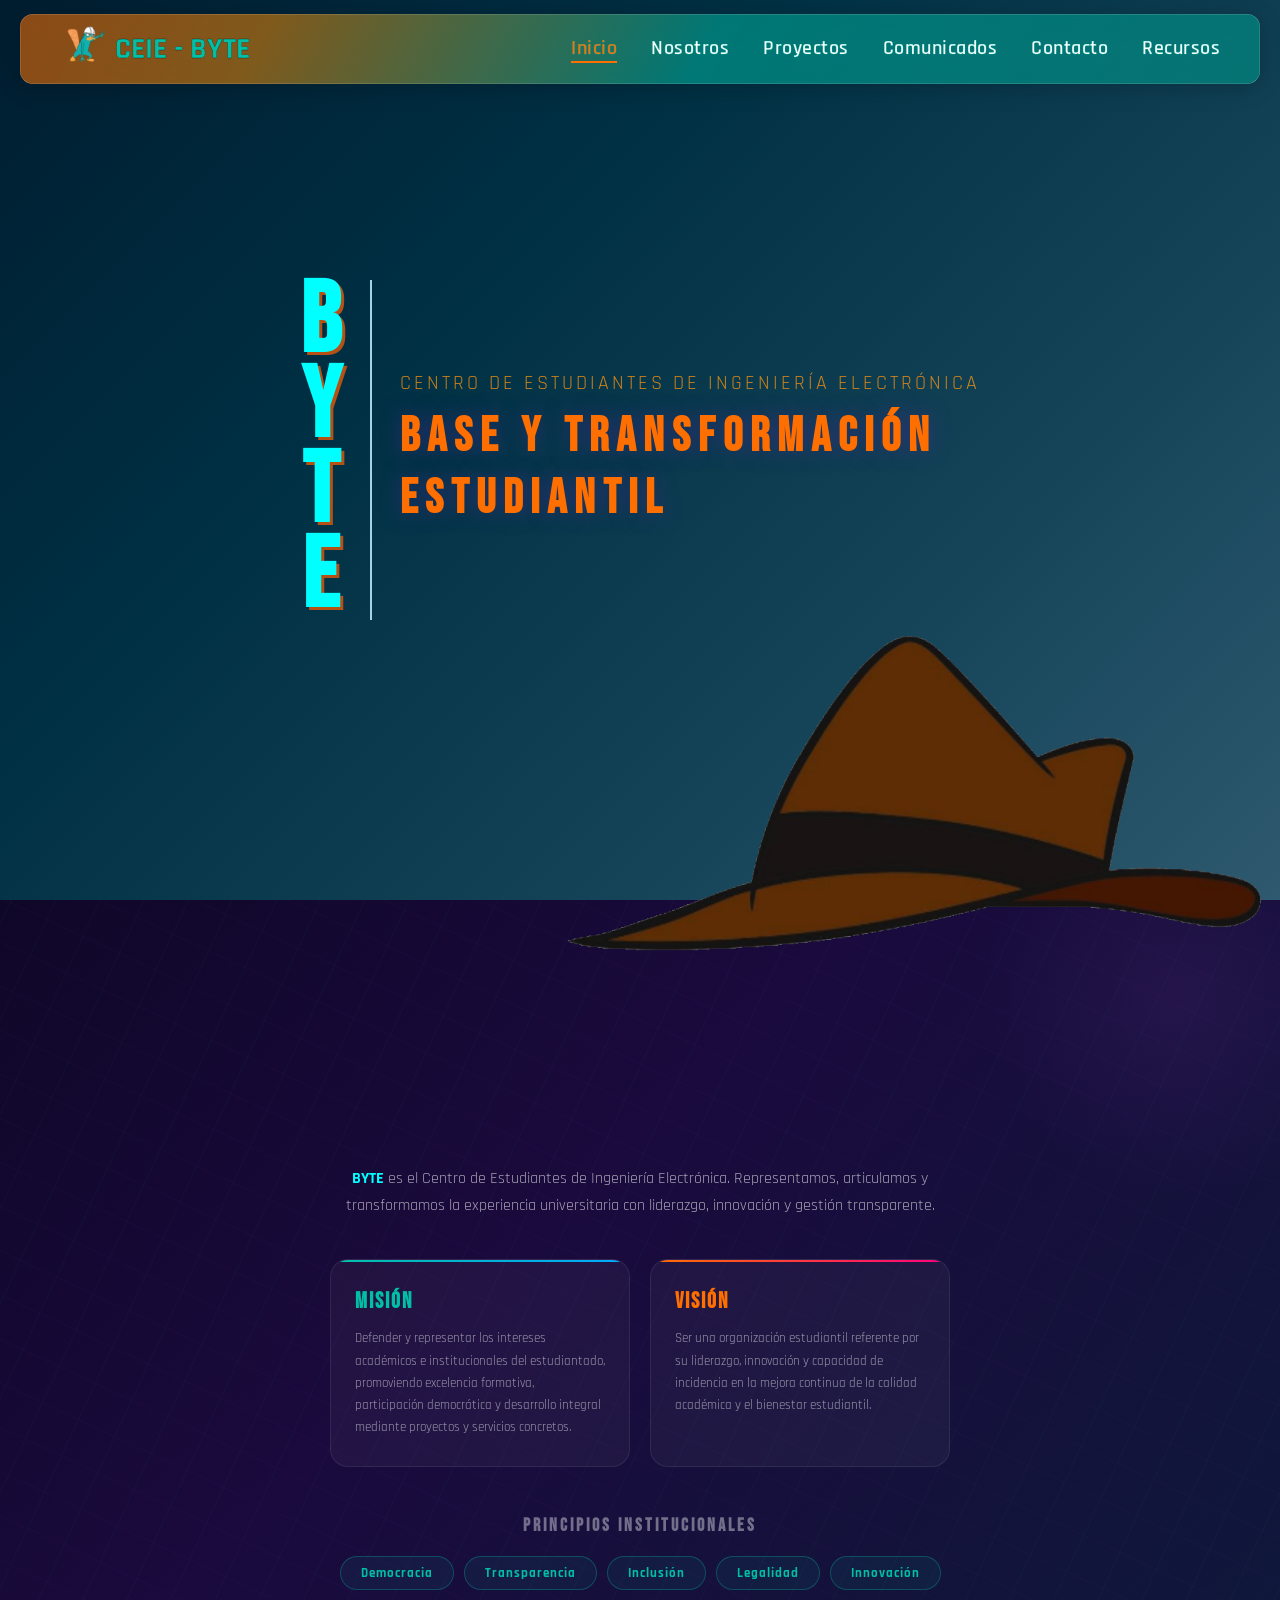
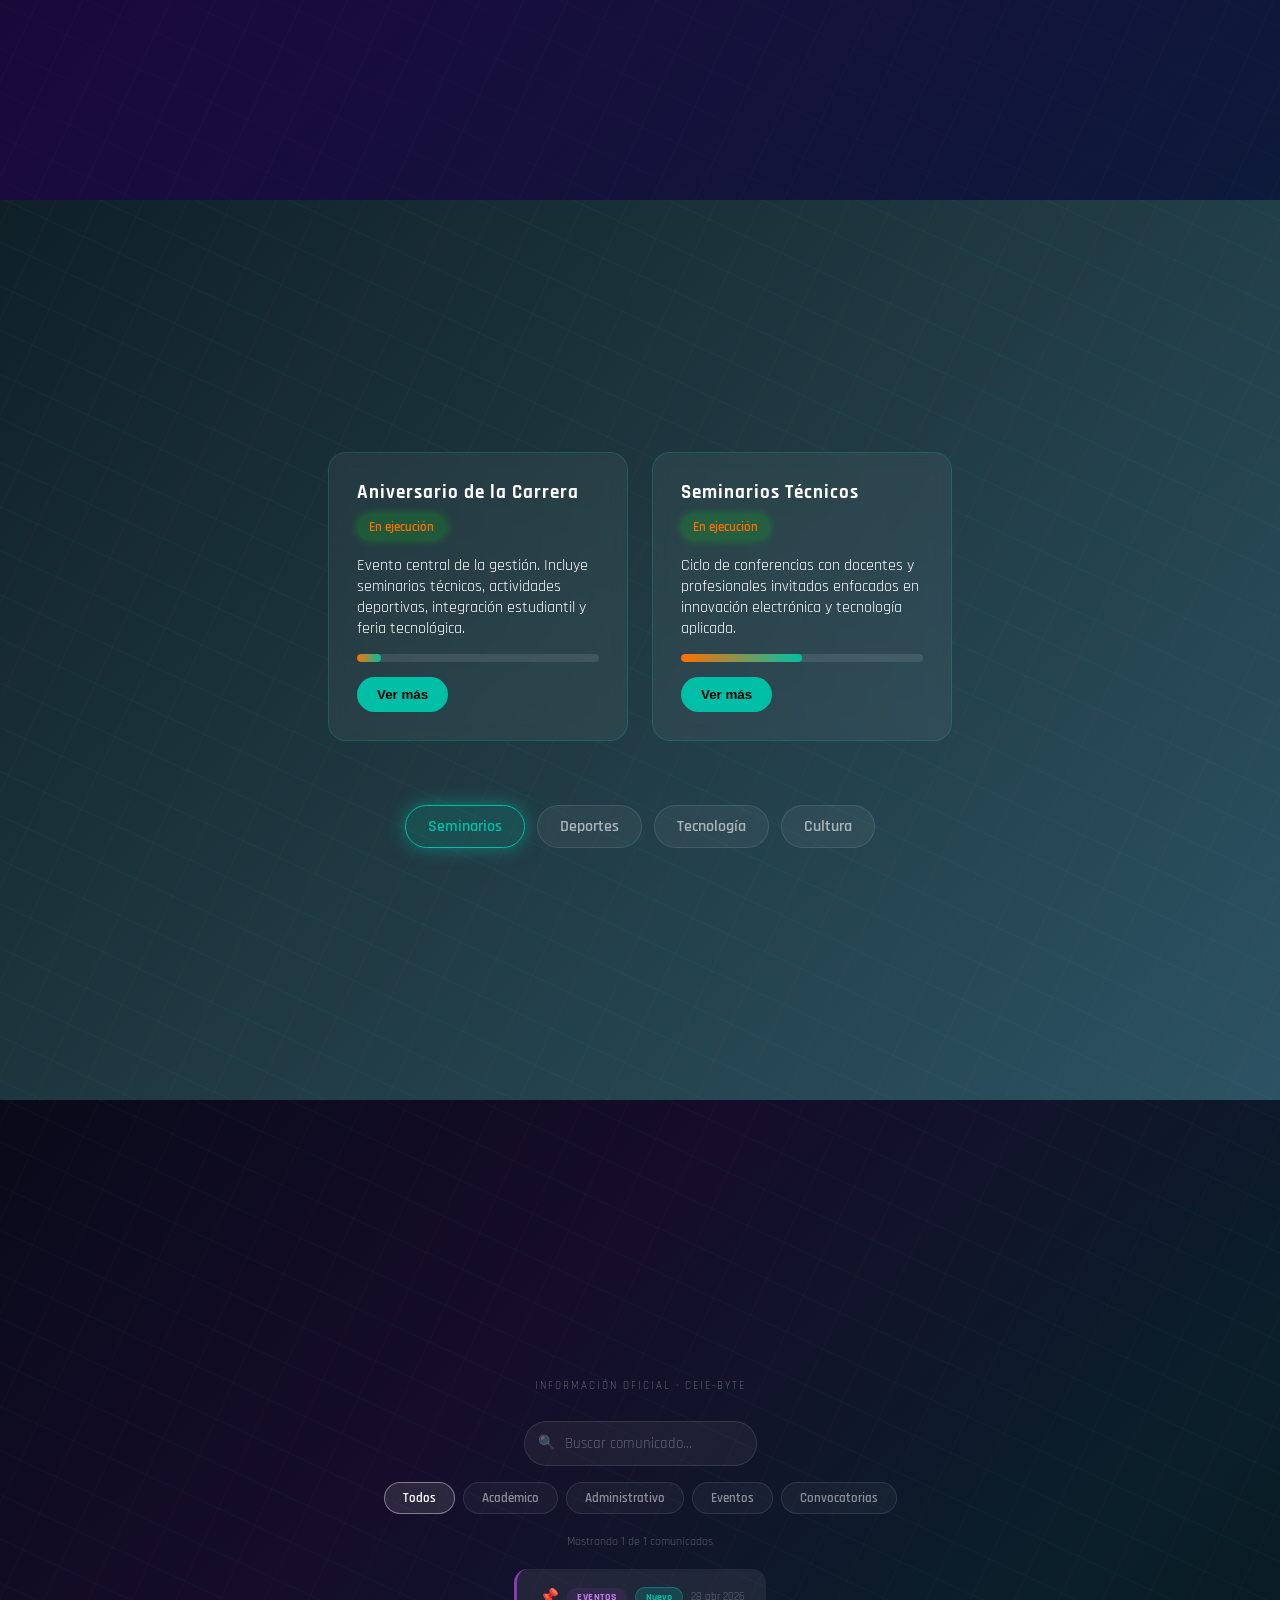
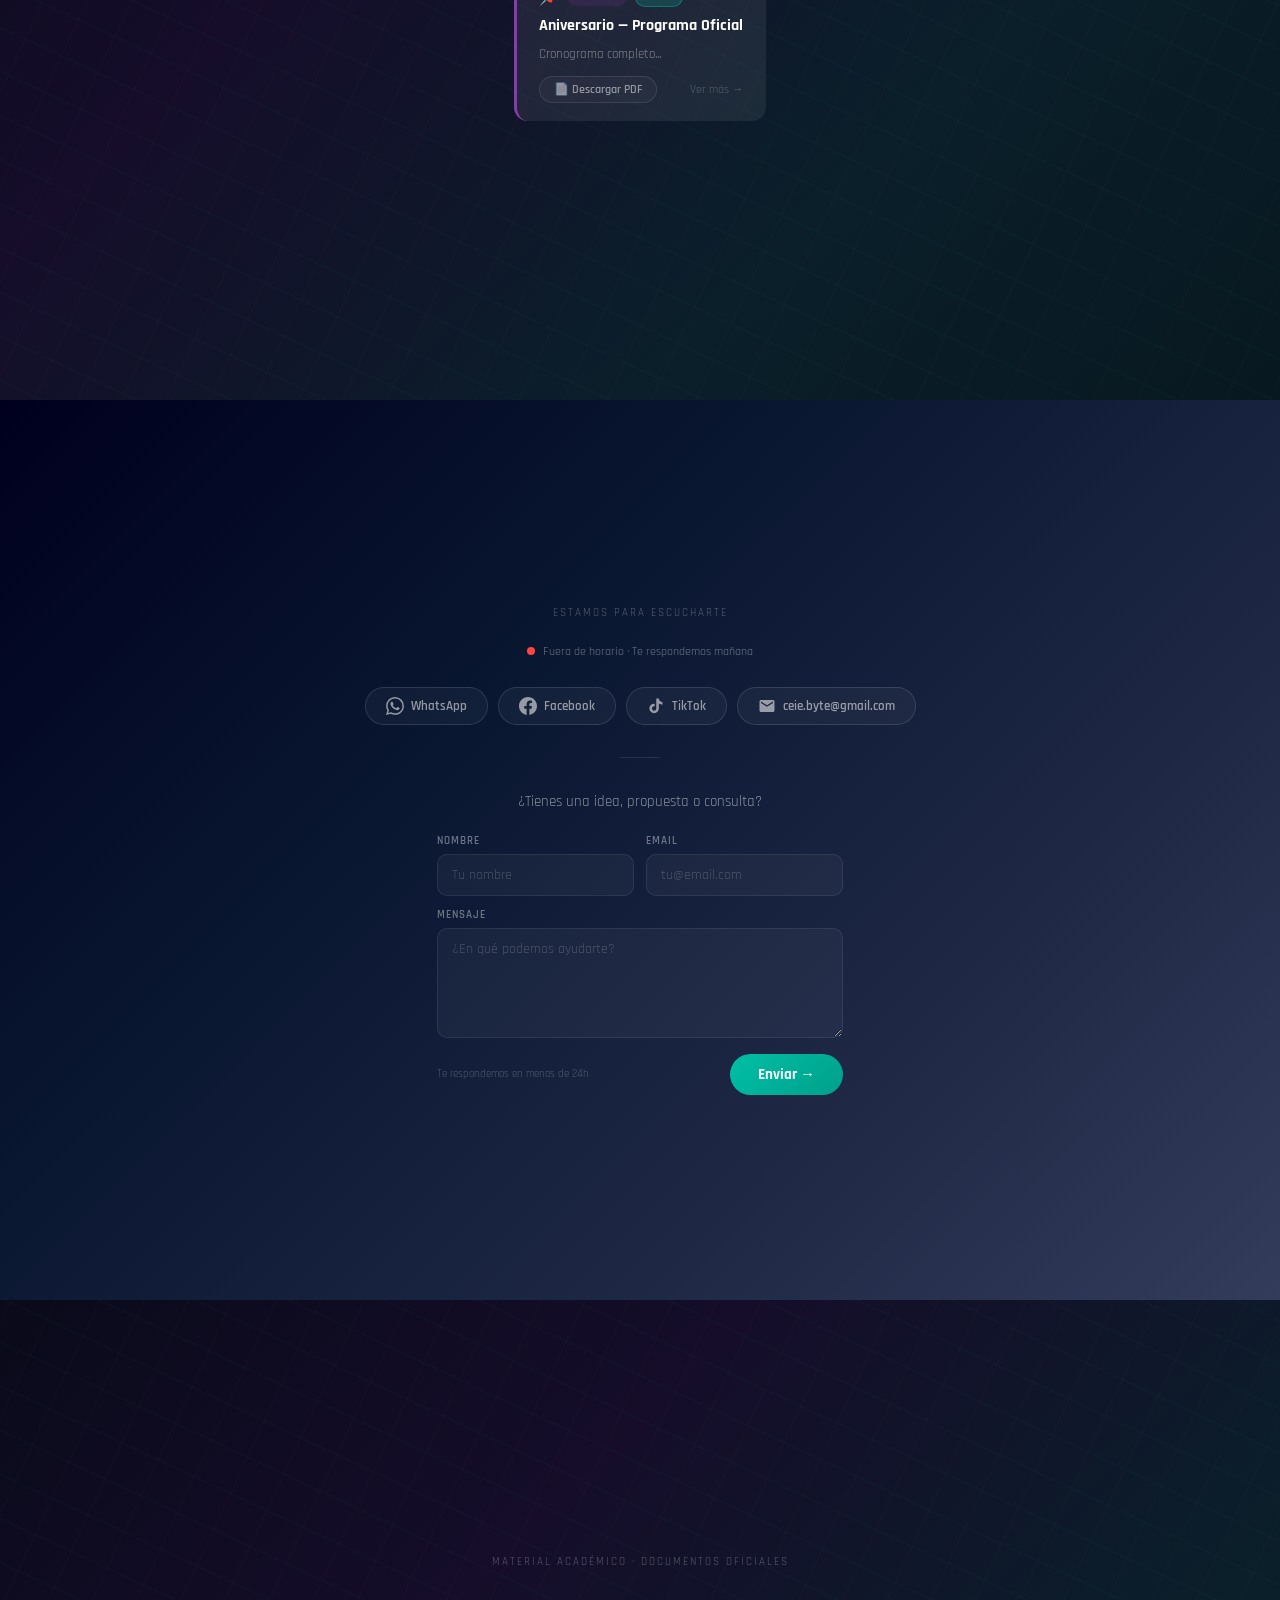
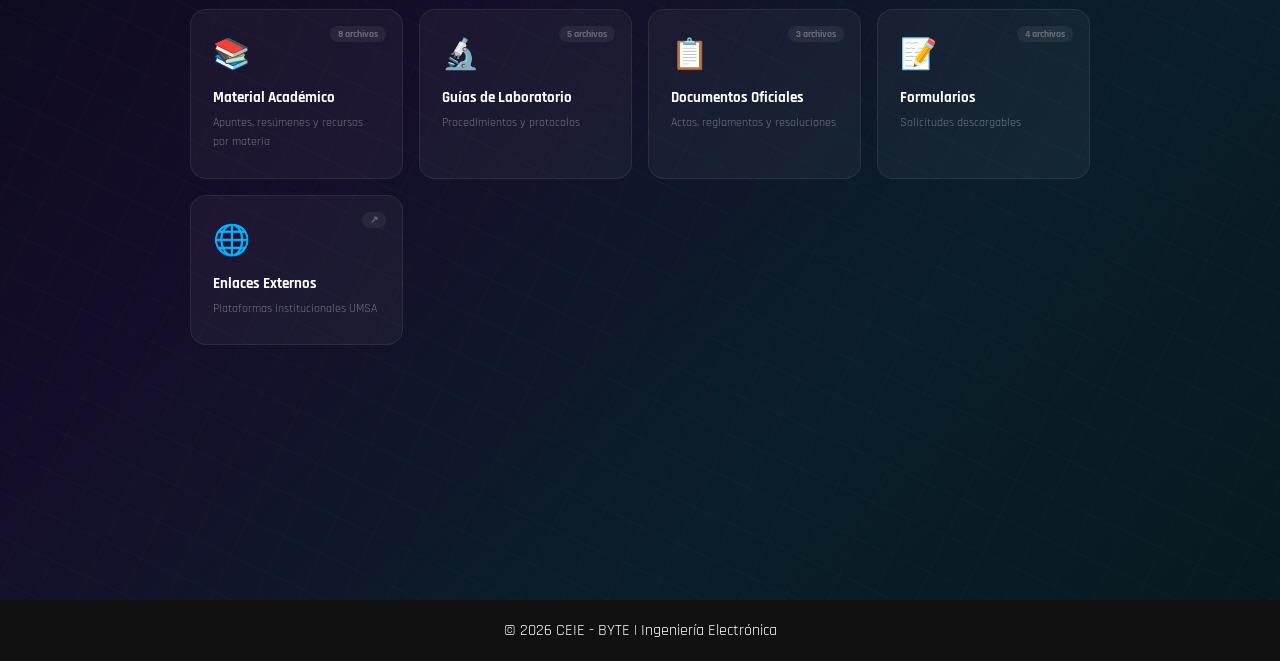
==== index.html @ 77b07754 "Arreglado la versión para Celular" ====
<!DOCTYPE html>
<html lang="es">
<head>
    <meta charset="UTF-8">
    <title>CEIE - BYTE</title>
    <meta name="viewport" content="width=device-width, initial-scale=1.0,user-scalable=yes">
    <!-- Google Font -->
    <link href="https://fonts.googleapis.com/css2?family=Orbitron:wght@500;700&family=Rajdhani:wght@400;500;600;700&family=Poiret+One&family=Cinzel:wght@400;700;900&family=Cormorant:wght@400;700&family=Bebas+Neue&display=swap" rel="stylesheet">
    <link rel="stylesheet" href="styles.css">
</head>

<body>
<header>
  <div class="logo">
    <div class="logo-img">
      <img src="img/alerta.png" alt="Logo CEIE-BYTE">
    </div>
    CEIE - BYTE
  </div>

  <button class="ham-btn" id="hamBtn" aria-label="Menú">☰</button>

  <nav id="mainNav">
    <a href="#inicio">Inicio</a>
    <a href="#nosotros">Nosotros</a>
    <a href="#proyectos">Proyectos</a>
    <a href="#comunicados">Comunicados</a>
    <a href="#contacto">Contacto</a>
    <a href="#recursos">Recursos</a>
  </nav>
</header>

<section id="inicio" class="hero">
  <div class="hero-layout">

    <div class="byte-vertical">
      <span>B</span>
      <span>Y</span>
      <span>T</span>
      <span>E</span>
    </div>

    <div class="hero-content">
      <p class="hero-sub">Centro de Estudiantes de Ingeniería Electrónica</p>
      <h1>BASE Y TRANSFORMACIÓN</h1>
      <h1>ESTUDIANTIL</h1>

    </div>

  </div>
</section>

<section id="nosotros" class="section nosotros-section">

  <p class="nosotros-intro">
    <strong>BYTE</strong> es el Centro de Estudiantes de Ingeniería Electrónica.
    Representamos, articulamos y transformamos la experiencia universitaria
    con liderazgo, innovación y gestión transparente.
  </p>

  <div class="mv-container">

    <div class="mv-card">
      <h3>Misión</h3>
      <p>
        Defender y representar los intereses académicos e institucionales del
        estudiantado, promoviendo excelencia formativa, participación democrática
        y desarrollo integral mediante proyectos y servicios concretos.
      </p>
    </div>

    <div class="mv-card">
      <h3>Visión</h3>
      <p>
        Ser una organización estudiantil referente por su liderazgo,
        innovación y capacidad de incidencia en la mejora continua
        de la calidad académica y el bienestar estudiantil.
      </p>
    </div>

  </div>

  <h3 class="valores-title">PRINCIPIOS INSTITUCIONALES</h3>

  <div class="valores-grid">
    <div class="valor-item">Democracia</div>
    <div class="valor-item">Transparencia</div>
    <div class="valor-item">Inclusión</div>
    <div class="valor-item">Legalidad</div>
    <div class="valor-item">Innovación</div>
  </div>

</section>

<section id="proyectos" class="section proyectos">
  <div class="proyectos-container">

    <!-- Cards lado a lado -->
    <div class="proyectos-cards">

      <!-- Card fija -->
      <div class="proyecto-card fijo">
        <h3>Aniversario de la Carrera</h3>
        <span class="status status-active">En ejecución</span>
        <p>Evento central de la gestión. Incluye seminarios técnicos,
        actividades deportivas, integración estudiantil y feria tecnológica.</p>
        <div class="progress">
        <div class="progress-bar" style="width: 10%;"></div>
        </div>
        <button>Ver más</button>
      </div>

      <!-- Card dinámica -->
      <div class="proyecto-card dinamico" id="proyecto-dinamico">
        <h3>Seminarios Técnicos</h3>
        <span class="status status-active">En ejecución</span>
        <p>Ciclo de conferencias con docentes y profesionales invitados
        enfocados en innovación electrónica y tecnología aplicada.</p>
        <div class="progress">
        <div class="progress-bar" style="width: 50%;"></div>
        </div>
        <button>Ver más</button>
      </div>

    </div>

    <!-- Mini-cards ABAJO — solo este bloque, borra el otro -->
    <div class="proyectos-tabs">
    <div class="mini-card active"
        data-title="Seminarios Técnicos"
        data-text="Ciclo de conferencias con docentes y profesionales invitados enfocados en innovación electrónica y tecnología aplicada."
        data-status="active"
        data-progress="20">
      Seminarios
    </div>
      <div class="mini-card"
      data-title="Torneos Deportivos"
      data-text="Competencias internas e interfacultativas para fortalecer integración y bienestar estudiantil."
      data-status="active"
      data-progress="40">
      Deportes
    </div>
    <div class="mini-card"
        data-title="Feria Tecnológica"
        data-text="Exposición de proyectos electrónicos, automatización y desarrollo tecnológico estudiantil."
        data-status="soon"
        data-progress="0">
      Tecnología
    </div>
    <div class="mini-card"
        data-title="Cultura e Integración"
        data-text="Actividades culturales, concursos y espacios de integración universitaria."
        data-status="soon"
        data-progress="0">
      Cultura
    </div>
    </div>

  </div>
</section>

<section id="comunicados" class="section comunicados">
  <p class="sec-sub">Información oficial · CEIE-BYTE</p>

  <!-- Buscador -->
  <div class="buscador-wrap">
    <span class="search-icon">🔍</span>
    <input class="buscador" id="buscador" placeholder="Buscar comunicado...">
  </div>

  <!-- Filtros -->
  <div class="filtros">
    <button class="filtro-btn on" data-f="todos">Todos</button>
    <button class="filtro-btn" data-f="academico">Académico</button>
    <button class="filtro-btn" data-f="administrativo">Administrativo</button>
    <button class="filtro-btn" data-f="eventos">Eventos</button>
    <button class="filtro-btn" data-f="convocatorias">Convocatorias</button>
  </div>

  <div class="contador" id="contador"></div>
  <div class="cards-lista" id="lista">

    <!-- Card fijada (siempre arriba) -->
    <div class="com-card fijada" data-tag="eventos">
      <div class="card-top">
        <span class="pin-icon">📌</span>
        <span class="tag-badge tag-eventos">Eventos</span>
        <span class="badge-nuevo">Nuevo</span>
        <span class="card-fecha">28 abr 2026</span>
      </div>
      <div class="card-title">Aniversario — Programa Oficial</div>
      <div class="card-preview">Cronograma completo...</div>
      <div class="card-footer">
        <a class="pdf-btn" href="docs/aniversario.pdf" download>📄 Descargar PDF</a>
        <span class="ver-mas">Ver más →</span>
      </div>
    </div>

    <!-- Más cards con data-tag="academico|administrativo|eventos|convocatorias" -->

  </div>
  <div class="empty" id="empty">No se encontraron comunicados 🔍</div>
</section>

<section id="contacto" class="section contacto">
  <p class="sec-sub">Estamos para escucharte</p>

  <!-- Estado disponible (se actualiza con JS) -->
  <div class="estado">
    <div class="estado-dot" id="estadoDot"></div>
    <span class="estado-txt" id="estadoTxt"></span>
  </div>

  <!-- Redes sociales -->
<div class="redes">
  <a class="red-btn whatsapp" href="https://wa.me/591TUNUMERO" target="_blank" rel="noopener noreferrer">
    <svg width="18" height="18" viewBox="0 0 24 24" fill="currentColor"><path d="M17.472 14.382c-.297-.149-1.758-.867-2.03-.967-.273-.099-.471-.148-.67.15-.197.297-.767.966-.94 1.164-.173.199-.347.223-.644.075-.297-.15-1.255-.463-2.39-1.475-.883-.788-1.48-1.761-1.653-2.059-.173-.297-.018-.458.13-.606.134-.133.298-.347.446-.52.149-.174.198-.298.298-.497.099-.198.05-.371-.025-.52-.075-.149-.669-1.612-.916-2.207-.242-.579-.487-.5-.669-.51-.173-.008-.371-.01-.57-.01-.198 0-.52.074-.792.372-.272.297-1.04 1.016-1.04 2.479 0 1.462 1.065 2.875 1.213 3.074.149.198 2.096 3.2 5.077 4.487.709.306 1.262.489 1.694.625.712.227 1.36.195 1.871.118.571-.085 1.758-.719 2.006-1.413.248-.694.248-1.289.173-1.413-.074-.124-.272-.198-.57-.347m-5.421 7.403h-.004a9.87 9.87 0 01-5.031-1.378l-.361-.214-3.741.982.998-3.648-.235-.374a9.86 9.86 0 01-1.51-5.26c.001-5.45 4.436-9.884 9.888-9.884 2.64 0 5.122 1.03 6.988 2.898a9.825 9.825 0 012.893 6.994c-.003 5.45-4.437 9.884-9.885 9.884m8.413-18.297A11.815 11.815 0 0012.05 0C5.495 0 .16 5.335.157 11.892c0 2.096.547 4.142 1.588 5.945L.057 24l6.305-1.654a11.882 11.882 0 005.683 1.448h.005c6.554 0 11.89-5.335 11.893-11.893a11.821 11.821 0 00-3.48-8.413z"/></svg>
    WhatsApp
  </a>
<a class="red-btn facebook" href="https://facebook.com/TUPAGINA" target="_blank" rel="noopener noreferrer">
  <svg width="18" height="18" viewBox="0 0 24 24" fill="currentColor">
    <path d="M24 12.073c0-6.627-5.373-12-12-12s-12 5.373-12 12c0 5.99 4.388 10.954 10.125 11.854v-8.385H7.078v-3.47h3.047V9.43c0-3.007 1.792-4.669 4.533-4.669 1.312 0 2.686.235 2.686.235v2.953H15.83c-1.491 0-1.956.925-1.956 1.874v2.25h3.328l-.532 3.47h-2.796v8.385C19.612 23.027 24 18.062 24 12.073z"/>
  </svg>
  Facebook
</a>
<a class="red-btn tiktok" href="https://tiktok.com/@TUPERFIL" target="_blank" rel="noopener noreferrer">
  <svg width="18" height="18" viewBox="0 0 24 24" fill="currentColor">
    <path d="M19.59 6.69a4.83 4.83 0 01-3.77-4.25V2h-3.45v13.67a2.89 2.89 0 01-2.88 2.5 2.89 2.89 0 01-2.89-2.89 2.89 2.89 0 012.89-2.89c.28 0 .54.04.79.1V9.01a6.33 6.33 0 00-.79-.05 6.34 6.34 0 00-6.34 6.34 6.34 6.34 0 006.34 6.34 6.34 6.34 0 006.33-6.34V8.69a8.18 8.18 0 004.78 1.52V6.76a4.85 4.85 0 01-1.01-.07z"/>
  </svg>
  TikTok
</a>
  <a class="red-btn email" href="mailto:ceie.byte@gmail.com">
    <svg width="18" height="18" viewBox="0 0 24 24" fill="currentColor"><path d="M20 4H4c-1.1 0-2 .9-2 2v12c0 1.1.9 2 2 2h16c1.1 0 2-.9 2-2V6c0-1.1-.9-2-2-2zm0 4l-8 5-8-5V6l8 5 8-5v2z"/></svg>
    ceie.byte@gmail.com
  </a>
</div>
  <div class="divider"></div>

  <!-- Formulario -->
  <div class="form-wrap">
    <div id="formArea">
      <p class="form-intro">¿Tienes una idea, propuesta o consulta?<br></p>
      <div class="form-row">
        <div class="form-group">
          <label class="form-label">Nombre</label>
          <input class="form-input" placeholder="Tu nombre" id="fNombre">
        </div>
        <div class="form-group">
          <label class="form-label">Email</label>
          <input class="form-input" type="email" placeholder="tu@email.com" id="fEmail">
        </div>
      </div>
      <div class="form-group">
        <label class="form-label">Mensaje</label>
        <textarea class="form-textarea" placeholder="¿En qué podemos ayudarte?" id="fMensaje"></textarea>
      </div>
      <div class="form-footer">
        <span class="form-note">Te respondemos en menos de 24h</span>
        <button class="submit-btn" onclick="enviar()">Enviar →</button>
      </div>
    </div>
    <div class="form-success" id="formSuccess">
      <div class="check">✅</div>
      <p>¡Mensaje enviado! Te respondemos pronto.</p>
    </div>
  </div>
</section>

<section id="recursos" class="section recursos">
  <p class="sec-sub">Material académico · Documentos oficiales</p>

  <div class="recursos-grid">

    <a class="rec-card material" href="recursos/material/">
      <span class="rec-count">8 archivos</span>
      <span class="rec-icon">📚</span>
      <div class="rec-name">Material Académico</div>
      <div class="rec-desc">Apuntes, resúmenes y recursos por materia</div>
    </a>

    <a class="rec-card laboratorio" href="recursos/laboratorio/">
      <span class="rec-count">5 archivos</span>
      <span class="rec-icon">🔬</span>
      <div class="rec-name">Guías de Laboratorio</div>
      <div class="rec-desc">Procedimientos y protocolos</div>
    </a>

    <a class="rec-card documentos" href="recursos/documentos/">
      <span class="rec-count">3 archivos</span>
      <span class="rec-icon">📋</span>
      <div class="rec-name">Documentos Oficiales</div>
      <div class="rec-desc">Actas, reglamentos y resoluciones</div>
    </a>

    <a class="rec-card formularios" href="recursos/formularios/">
      <span class="rec-count">4 archivos</span>
      <span class="rec-icon">📝</span>
      <div class="rec-name">Formularios</div>
      <div class="rec-desc">Solicitudes descargables</div>
    </a>

    <a class="rec-card externo" href="https://..." target="_blank">
      <span class="rec-count">↗</span>
      <span class="rec-icon">🌐</span>
      <div class="rec-name">Enlaces Externos</div>
      <div class="rec-desc">Plataformas institucionales UMSA</div>
    </a>

  </div>
</section>

<footer>
    <p>© 2026 CEIE - BYTE | Ingeniería Electrónica</p>
</footer>

    <div class="perry-peek" id="perry">
    <img src="img/sombrero.png" alt="Perry" width="120">
</div>
<script src="script.js"></script>

</body>
</html>
---- styles.css ----
/* ========== 0. RESET Y VARIABLES GLOBALES ---- */
* {
    margin: 0;
    padding: 0;
    box-sizing: border-box;
}
:root {
    --turquesa: #00bfa6;
    --naranja: #ff6f00;
    --oscuro: #222;
    --claro: #f5f7fa;
}
  /* Botón hamburguesa */
.ham-btn {
  display: none;
  background: none;
  border: none;
  color: white;
  font-size: 22px;
  cursor: pointer;
  padding: 4px;
}
/* ========== 1. CONFIGURACIÓN BASE (HTML, BODY) ---- */
html {
  scroll-snap-type: y mandatory;
  scroll-behavior: smooth;
}

body {
    font-family: 'Rajdhani', sans-serif;
    scroll-behavior: smooth;
    background-color: var(--claro);
    color: var(--oscuro);
}

/* ========== 2. TIPOGRAFÍA ---- */
h1, h2, h3 {
    font-weight: 700;
    letter-spacing: 1px;
}

p {
    font-weight: 400;
}

/* ========== 3. HEADER (MENÚ FIJO) ---- */
header {
  position: fixed;
  top: 14px;
  left: 20px;
  right: 20px;
  width: auto;
  height: 70px;
  border-radius: 13px;
  background: linear-gradient(
    120deg,
    rgba(255,111,0,0.55) 0%,
    rgba(255,143,0,0.50) 20%,
    rgba(0,191,166,0.50) 55%,
    rgba(0,158,142,0.55) 100%
  );
  backdrop-filter: blur(12px);
  -webkit-backdrop-filter: blur(12px);
  display: flex;
  justify-content: space-between;
  align-items: center;
  padding: 0 40px;
  box-shadow: 0 4px 24px rgba(0,0,0,0.2),
    inset 0 0 0 0.5px rgba(255,255,255,0.25);
  z-index: 1000;
  transition: background 0.9s ease, backdrop-filter 0.9s ease, box-shadow 0.9s ease;
}

header.scrolled {
  background: transparent;
  backdrop-filter: none;
  -webkit-backdrop-filter: none;
  box-shadow: none;
}

/* ========== 4. ANIMACIONES ---- */
/*#region*/
@keyframes fadeIn {
  from { opacity: 0; }
  to   { opacity: 1; }
}
@keyframes slideFromRight {
  from { opacity: 0; transform: translateX(30px); }
  to   { opacity: 1; transform: translateX(0); }
}
@keyframes pulseGlow {
    0% {
        text-shadow: 0 0 0px var(--naranja);
    }
    50% {
        text-shadow: 0 0 15px var(--naranja);
    }
    100% {
        text-shadow: 0 0 0px var(--naranja);
    }
}
@keyframes floatLogo {
    0%   { transform: translateY(0); }
    50%  { transform: translateY(-4px); }
    100% { transform: translateY(0); }
}
@keyframes logoSlide {
    0% {
        transform: translateX(-60px);
        opacity: 0;
    }
    100% {
        transform: translateX(0);
        opacity: 1;
    }
}
@keyframes perryPeek {
  from { bottom: -2000px; }
  to   { bottom: -100px; }
}
@keyframes perryBob {
  0%, 100% { transform: translateY(0); }
  50%      { transform: translateY(-8px); }
}
/*#endregion*/
/*TODO: ========== 5. LOGO ---- */
.logo {
    animation: fadeIn 0.6s ease 0.2s both, pulseGlow 2s ease-in-out 0.8s infinite; 
    display: flex;
    align-items: center;
    gap: 5px;
    font-weight: 800;
    font-size: 30px;
    color: var(--turquesa);
    -webkit-text-stroke: 0.3px rgba(0,0,0,0.6);
}

.logo img {
    width: 50px;
    height: 50px;
    object-fit: contain;
    animation: logoSlide 1s ease-out forwards;
    opacity: 1;
}
.logo-img {
    animation: floatLogo 3s ease-in-out infinite 1s;
}

/* ========== 6. NAVEGACIÓN (MENÚ LINKS) ---- */
nav a {
    animation: slideFromRight 0.4s ease both;
    display: inline-block;
    margin-left: 30px;
    text-decoration: none;
    color: white;
    font-weight: 600;
    font-size: 20px;  
    letter-spacing: 0.5px;
    transition: transform 0.3s ease, color 0.3s ease;
    -webkit-text-stroke: 0.25px var(--turquesa);
}
nav a:nth-child(1) { animation-delay: 0.5s; }
nav a:nth-child(2) { animation-delay: 0.6s; }
nav a:nth-child(3) { animation-delay: 0.7s; }
nav a:nth-child(4) { animation-delay: 0.8s; }
nav a:nth-child(5) { animation-delay: 0.9s; }
nav a:nth-child(6) { animation-delay: 1.0s; }
nav a::after {
  content: "";
  display: block;
  height: 2px;
  width: 0;
  background: var(--naranja);
  transition: width 0.3s ease;
}
nav a:hover {
    color: var(--naranja);
    transform: scale(1.2) translateY(-3px);
}

nav a:hover::after {
    width: 100%;
}

nav a.active {
    color: var(--naranja);
}

nav a.active::after {
    width: 100%;
}

/* ========== 7. PERRY PEEK (MASCOTA FLOTANTE) ---- */
.perry-peek {
  position: fixed;
  bottom: -100px;
  right: -30px;
  width: 750px;
  z-index: 100;
  opacity: 1;
  pointer-events: none;
  transition: opacity 0.5s ease;
  animation: perryPeek 1.2s cubic-bezier(0.34,1.56,0.64,1) 0.5s forwards,
    perryBob 2.5s ease-in-out 2s infinite;
}
.perry-peek img {
  width: 100%;
  display: block;
}
.perry-peek.hidden {
  opacity: 0;
  transform: scale(0.8) translateY(20px);
  pointer-events: none;
}

/* ========== 8. HERO (PANTALLA DE INICIO) ---- */
.hero {
  scroll-snap-align: start;
  min-height: 100vh;
  background: linear-gradient(
    135deg,
    #001d30 0%,
    #003044 35%,
    #154459 70%,
    #2e596f 100%
  );   
  display: flex;
  text-align: left;
  align-items: center;
  justify-content: center;
}

.hero-layout {
  display: flex;
  align-items: center;
  gap: 28px;
}

/* ========== 8.1 BYTE VERTICAL ---- */
.byte-vertical {
  display: flex;
  flex-direction: column;
  align-items: center;
  gap: 0px;
  padding-right: 30px;
  border-right: 2px solid rgb(165, 210, 231);
}
.byte-vertical span {
  font-family: 'Bebas Neue', sans-serif;
  font-size: 100px;
  font-weight: 900;
  line-height: 0.85;
  color: #00ffff;
  text-shadow: 3px 3px 0px rgba(235, 91, 8, 0.774);
  animation: glowPulse 2s ease-in-out infinite;
  transition: transform 0.3s ease;
}
.byte-vertical span:nth-child(2) { animation-delay: 0.2s; }
.byte-vertical span:nth-child(3) { animation-delay: 0.4s; }
.byte-vertical span:nth-child(4) { animation-delay: 0.6s; }
.byte-vertical span:hover {
  transform: scale(1.1);
  color: #ff6f00;
}

/* ========== 8.2 TEXTOS DEL HERO ---- */
.hero h1 {
  font-family: 'Bebas Neue', sans-serif;
  font-size: 48px;
  letter-spacing: 8px;
  color: #ff6f00;
  text-shadow: 0 0 20px rgba(81,40,153,0.5);
  margin: 5px 0;
}

.hero-sub {
  font-size: 20px;
  letter-spacing: 3px;
  text-transform: uppercase;
  color: rgba(255,255,255,0.4);
  margin-bottom: 12px;
}
.hero p {
  color: rgba(255, 150, 13, 0.781);
  text-shadow: none;
  text-align: left;
  margin-top: 2px;
}

/** ========== 9. SECCIONES GENERALES (NOSOTROS, PROYECTOS, ETC) ---- */
.section {
  scroll-snap-align: start;
  min-height: 100vh;
  display: flex;
  flex-direction: column;
  justify-content: center;
  align-items: center;
}
/* ============================= */
/* NOSOTROS SECTION */
/* ============================= */

.nosotros-section {
  background: linear-gradient(135deg, #0f0728 0%, #1a0a3d 40%, #0d1a3a 100%);
  color: white;
  position: relative;
  overflow: hidden;
  padding-top: 55px;
}
.nosotros-section::before {
  content: "";
  position: absolute; width: 200%; height: 200%;
  background-image:
    linear-gradient(rgba(138,57,176,0.04) 1px, transparent 1px),
    linear-gradient(90deg, rgba(0,191,166,0.04) 1px, transparent 1px);
  background-size: 40px 40px;
  transform: rotate(25deg);
  top: -50%; left: -50%;
  pointer-events: none;
}
/* Orbs de luz */
.nosotros-section::after {
  content: "";
  position: absolute;
  width: 400px; height: 400px;
  background: radial-gradient(circle, rgba(138,57,176,0.12) 0%, transparent 70%);
  top: -100px; right: -100px;
  pointer-events: none;
  border-radius: 50%;
}
.nosotros-intro {
  max-width: 640px;
  margin: 0 auto 40px;
  font-size: 16px; line-height: 1.7;
  color: rgba(255,255,255,0.6);
  text-align: center;
  position: relative; z-index: 1;
}
.nosotros-intro strong { color: #00ffff; }
.mv-container {
  display: flex; gap: 20px;
  justify-content: center;
  flex-wrap: wrap;
  margin-bottom: 48px;
  position: relative; z-index: 1;
}

.mv-card {
  background: rgba(255,255,255,0.04);
  border: 1px solid rgba(255,255,255,0.08);
  border-radius: 18px; padding: 28px 24px;
  width: 300px; position: relative;
  overflow: hidden;
  transition: all 0.3s ease;
}
.mv-card::before {
  content: ""; position: absolute;
  top: 0; left: 0; right: 0; height: 2px;
}
.mv-card:nth-child(1)::before { background: linear-gradient(90deg, var(--turquesa), #00a8ff); }
.mv-card:nth-child(2)::before { background: linear-gradient(90deg, var(--naranja), #ff0080); }
.mv-card:hover { transform: translateY(-6px); border-color: rgba(255,255,255,0.15); }
.mv-card:nth-child(1):hover { box-shadow: 0 12px 40px rgba(0,191,166,0.15); }
.mv-card:nth-child(2):hover { box-shadow: 0 12px 40px rgba(255,111,0,0.15); }
.mv-card h3 {
  font-family: 'Bebas Neue', sans-serif;
  font-size: 22px; letter-spacing: 2px;
  margin-bottom: 12px;
}
.mv-card:nth-child(1) h3 { color: var(--turquesa); }
.mv-card:nth-child(2) h3 { color: var(--naranja); }
.mv-card p { font-size: 13px; color: rgba(255,255,255,0.55); line-height: 1.7; }
.valores-title {
  font-family: 'Bebas Neue', sans-serif;
  font-size: 18px; letter-spacing: 3px;
  color: rgba(255,255,255,0.4);
  text-align: center; margin-bottom: 20px;
  position: relative; z-index: 1;
}
.valores-grid {
  display: flex; flex-wrap: wrap;
  justify-content: center; gap: 10px;
  position: relative; z-index: 1;
}
.valor-item {
  padding: 8px 20px; border-radius: 30px;
  font-size: 13px; font-weight: 700;
  letter-spacing: 1px;
  border: 1px solid rgba(0,191,166,0.3);
  color: var(--turquesa);
  background: rgba(0,191,166,0.07);
  transition: all 0.3s ease;
}
.valor-item:hover {
  background: rgba(0,191,166,0.15);
  border-color: var(--turquesa);
  box-shadow: 0 0 16px rgba(0,191,166,0.3);
  transform: translateY(-3px);
  color: #00ffff;
}

/* =========================
   SECCIÓN PROYECTOS 
========================= */
.proyectos {
    position: relative;
    background: linear-gradient(135deg, #0f2027, #203a43, #2c5364);
    color: white;
    overflow: hidden;
}

/* Líneas tecnológicas sutiles */
.proyectos::before {
  content: "";
  position: absolute;
  width: 200%; height: 200%;
  background-image:
    linear-gradient(rgba(0,255,200,0.04) 1px, transparent 1px),
    linear-gradient(90deg, rgba(255,111,0,0.04) 1px, transparent 1px);
  background-size: 40px 40px;
  transform: rotate(25deg);
  top: -50%; left: -50%;
  pointer-events: none;
}
/* Subtítulo */
.proyectos-sub {
    margin-bottom: 50px;
    opacity: 0.8;
}
/* Cards lado a lado, centradas */
.proyectos-cards {
  display: flex;
  justify-content: center;  /* ← centra las cards */
  gap: 24px;
  flex-wrap: wrap;
  margin-bottom: 32px;
}
.proyecto-card {
  background: rgba(255,255,255,0.05);
  backdrop-filter: blur(8px);
  padding: 28px;
  width: 300px;    /* ← ancho de cada card */
  border-radius: 18px;
  border: 1px solid rgba(0,255,200,0.15);
  transition: transform 0.4s ease, box-shadow 0.4s ease;
}
.proyecto-card:hover {
  transform: translateY(-8px);
  box-shadow: 0 0 25px rgba(0,255,200,0.3);
}
.proyecto-card.dinamico {
  transition: opacity 0.25s ease, transform 0.25s ease,
    box-shadow 0.4s ease;
}
/* Estado */
.status {
    display: inline-block;
    margin: 10px 0 15px 0;
    padding: 5px 12px;
    font-size: 13px;
    border-radius: 20px;
    font-weight: 600;
}

.status-active {
    background: rgba(0, 255, 13, 0.15);
    color: var(--naranja);
    box-shadow: 0 0 10px rgba(0, 255, 0, 0.295);
}
.status-soon {
  background: rgba(150,150,150,0.15);
  color: #9e9e9e;
  box-shadow: 0 0 10px rgba(150,150,150,0.2);
}
/* Barra de progreso */
.progress {
    background: rgba(255,255,255,0.1);
    height: 8px;
    border-radius: 10px;
    margin: 15px 0;
    overflow: hidden;
}

.progress-bar {
    height: 100%;
    background: linear-gradient(90deg, var(--naranja), var(--turquesa));
    border-radius: 10px;
    transition: width 1s ease;
}

/* Botón */
.proyecto-card button {
    background: var(--turquesa);
    border: none;
    padding: 10px 20px;
    border-radius: 25px;
    font-weight: 600;
    cursor: pointer;
    transition: 0.3s ease;
}

.proyecto-card button:hover {
    background: var(--naranja);
    transform: scale(1.05);
}
.proyectos-container {
    max-width: 900px;
    margin: 0 auto;
    display: flex;
    flex-direction: column;
    gap: 32px;
}

.proyectos-tabs {
  display: flex;
  justify-content: center;  /* ← centra los tabs */
  gap: 12px;
  flex-wrap: wrap;
}
.mini-card {
  padding: 10px 22px;
  background: rgba(255,255,255,0.05);
  border-radius: 30px;  /* ← forma pill */
  cursor: pointer;
  font-weight: 600;
  color: rgba(255,255,255,0.6);
  border: 1px solid rgba(255,255,255,0.1);
  transition: all 0.3s ease;
  white-space: nowrap;
}
.mini-card:hover {
  color: #fff;
  border-color: var(--turquesa);
  box-shadow: 0 0 12px rgba(0,191,166,0.3);
  transform: translateY(-3px);
}
.mini-card.active {
  background: rgba(0,191,166,0.15);
  color: var(--turquesa);
  border-color: var(--turquesa);
  box-shadow: 0 0 18px rgba(0,191,166,0.5);
}

/* ========== 10. TARJETAS DE PROYECTOS ---- */
.cards {
    display: flex;
    justify-content: center;
    gap: 30px;
    margin-top: 40px;
    flex-wrap: wrap;
}

.card {
    background: white;
    padding: 30px;
    width: 280px;
    border-radius: 15px;
    box-shadow: 0 8px 20px rgba(0,0,0,0.05);
    transition: 0.3s;
}

.card:hover {
    transform: translateY(-10px);
}
/* ── SECCIÓN COMUNICADOS ── */
.comunicados {
  background: linear-gradient(135deg,#0a0a1a 0%,#150d2a 35%,#0a1f2a 70%,#081820 100%);
  color: white;
  position: relative;
  overflow: hidden;
}
.comunicados::before {
  content: "";
  position: absolute;
  width: 200%; height: 200%;
  background-image:
    linear-gradient(rgba(0,255,200,0.03) 1px, transparent 1px),
    linear-gradient(90deg, rgba(255,111,0,0.03) 1px, transparent 1px);
  background-size: 40px 40px;
  transform: rotate(25deg);
  top: -50%; left: -50%;
  pointer-events: none;
}

/* Subtítulo sección */
.comunicados .sec-sub {
  font-size: 11px;
  letter-spacing: 2px;
  text-transform: uppercase;
  color: rgba(255,255,255,0.35);
  text-align: center;
  margin-bottom: 28px;
}

/* ── Buscador ── */
.buscador-wrap {
  position: relative;
  max-width: 600px;
  margin: 0 auto 16px;
}
.search-icon {
  position: absolute;
  left: 14px;
  top: 50%;
  transform: translateY(-50%);
  opacity: 0.4;
  font-size: 14px;
  pointer-events: none;
}
.buscador {
  width: 100%;
  padding: 12px 18px 12px 40px;
  background: rgba(255,255,255,0.05);
  border: 1px solid rgba(255,255,255,0.1);
  border-radius: 30px;
  color: #fff;
  font-family: 'Rajdhani', sans-serif;
  font-size: 15px;
  outline: none;
  transition: border-color 0.3s, box-shadow 0.3s;
}
.buscador::placeholder { color: rgba(255,255,255,0.3); }
.buscador:focus {
  border-color: var(--turquesa);
  box-shadow: 0 0 14px rgba(0,191,166,0.2);
}

/* ── Filtros ── */
.filtros {
  display: flex;
  justify-content: center;
  gap: 8px;
  flex-wrap: wrap;
  margin-bottom: 20px;
}
.filtro-btn {
  padding: 7px 18px;
  border-radius: 20px;
  border: 1px solid rgba(255,255,255,0.1);
  background: rgba(255,255,255,0.04);
  color: rgba(255,255,255,0.5);
  font-family: 'Rajdhani', sans-serif;
  font-size: 13px;
  font-weight: 600;
  cursor: pointer;
  transition: all 0.3s;
}
.filtro-btn:hover { color: #fff; border-color: rgba(255,255,255,0.3); }
.filtro-btn[data-f="todos"].on           { background: rgba(255,255,255,0.1); border-color: rgba(255,255,255,0.4); color: #fff; }
.filtro-btn[data-f="academico"].on       { background: rgba(0,191,166,0.15);  border-color: var(--turquesa); color: var(--turquesa); }
.filtro-btn[data-f="administrativo"].on  { background: rgba(255,111,0,0.15);  border-color: var(--naranja);   color: var(--naranja); }
.filtro-btn[data-f="eventos"].on         { background: rgba(138,57,176,0.15); border-color: #8a39b0;         color: #c47de8; }
.filtro-btn[data-f="convocatorias"].on   { background: rgba(255,200,0,0.12); border-color: #ffc800;         color: #ffc800; }

/* ── Contador ── */
.contador {
  text-align: center;
  font-size: 12px;
  color: rgba(255,255,255,0.3);
  margin-bottom: 20px;
}

/* ── Cards lista ── */
.cards-lista {
  max-width: 700px;
  margin: 0 auto;
  display: flex;
  flex-direction: column;
  gap: 12px;
}
.com-card {
  background: rgba(255,255,255,0.04);
  border-radius: 14px;
  border-left: 3px solid transparent;
  padding: 18px 22px;
  display: flex;
  flex-direction: column;
  gap: 8px;
  cursor: pointer;
  transition: all 0.3s ease;
}
.com-card:hover {
  background: rgba(255,255,255,0.07);
  transform: translateX(4px);
}
.com-card.fijada { background: rgba(255,255,255,0.07); }

/* Borde izquierdo por etiqueta */
.com-card[data-tag="academico"]      { border-left-color: var(--turquesa); }
.com-card[data-tag="administrativo"] { border-left-color: var(--naranja); }
.com-card[data-tag="eventos"]        { border-left-color: #8a39b0; }
.com-card[data-tag="convocatorias"]  { border-left-color: #ffc800; }

.card-top {
  display: flex;
  align-items: center;
  gap: 8px;
  flex-wrap: wrap;
}
.card-fecha { margin-left: auto; font-size: 11px; color: rgba(255,255,255,0.3); }
.card-title   { font-size: 16px; font-weight: 700; color: #fff; line-height: 1.3; }
.card-preview { font-size: 13px; color: rgba(255,255,255,0.45); line-height: 1.5; }

.tag-badge {
  font-size: 10px; font-weight: 700;
  padding: 3px 10px; border-radius: 20px;
  letter-spacing: 0.5px; text-transform: uppercase;
}
.tag-academico      { background: rgba(0,191,166,0.15);  color: var(--turquesa); }
.tag-administrativo { background: rgba(255,111,0,0.15);  color: var(--naranja); }
.tag-eventos        { background: rgba(138,57,176,0.15); color: #c47de8; }
.tag-convocatorias  { background: rgba(255,200,0,0.12); color: #ffc800; }

.badge-nuevo {
  font-size: 10px; font-weight: 700;
  padding: 3px 10px; border-radius: 20px;
  background: rgba(0,191,166,0.2);
  color: var(--turquesa);
  border: 1px solid rgba(0,191,166,0.4);
  animation: pulseBadge 2s ease-in-out infinite;
}
@keyframes pulseBadge {
  0%,100% { opacity: 1; }
  50%     { opacity: 0.5; }
}

.card-footer {
  display: flex;
  align-items: center;
  gap: 12px;
  margin-top: 4px;
}
.pdf-btn {
  display: inline-flex; align-items: center; gap: 5px;
  font-size: 12px; font-weight: 600;
  color: rgba(255,255,255,0.5);
  padding: 5px 14px; border-radius: 20px;
  border: 1px solid rgba(255,255,255,0.1);
  background: rgba(255,255,255,0.03);
  text-decoration: none;
  transition: all 0.3s;
  font-family: 'Rajdhani', sans-serif;
}
.pdf-btn:hover {
  color: #fff;
  border-color: rgba(255,255,255,0.3);
  background: rgba(255,255,255,0.07);
}
.ver-mas {
  margin-left: auto;
  font-size: 12px;
  color: rgba(255,255,255,0.25);
  transition: color 0.3s;
}
.com-card:hover .ver-mas { color: var(--turquesa); }

.empty {
  display: none;
  text-align: center;
  padding: 40px;
  color: rgba(255,255,255,0.25);
  font-size: 14px;
}
/* ── CONTACTO ── */
.contacto {
  background: linear-gradient(135deg,#00001e 0%,#091630 35%,#1e2845 70%,#333c5a 100%);
  color: white;
  position: relative;
  overflow: hidden;
}
.contacto h2 {
  font-family: 'Bebas Neue', sans-serif;
  font-size: 36px;
  letter-spacing: 3px;
  text-align: center;
  margin-bottom: 4px;
}
.contacto .sec-sub {
  font-size: 11px;
  letter-spacing: 2px;
  text-transform: uppercase;
  color: rgba(255,255,255,0.3);
  text-align: center;
  margin-bottom: 24px;
}
.estado {
  display: flex;
  align-items: center;
  justify-content: center;
  gap: 8px;
  margin-bottom: 28px;
}
.estado-dot {
  width: 8px; height: 8px;
  border-radius: 50%;
  background: #25d366;
  animation: pulseEstado 2s ease-in-out infinite;
}
@keyframes pulseEstado {
  0%,100% { opacity:1; transform:scale(1); }
  50%     { opacity:.6; transform:scale(1.3); }
}
.estado-txt { font-size: 12px; color: rgba(255,255,255,0.4); }
.redes {
  display: flex;
  justify-content: center;
  gap: 10px;
  flex-wrap: wrap;
  margin-bottom: 32px;
}
.red-btn {
  display: inline-flex; align-items: center; gap: 7px;
  padding: 9px 20px; border-radius: 30px;
  border: 1px solid rgba(255,255,255,0.12);
  background: rgba(255,255,255,0.04);
  color: rgba(255,255,255,0.55);
  font-family: 'Rajdhani', sans-serif;
  font-size: 13px; font-weight: 600;
  text-decoration: none;
  transition: all 0.3s ease;
}
.red-btn:hover {
  color: #fff;
  border-color: rgba(255,255,255,0.3);
  background: rgba(255,255,255,0.08);
  transform: translateY(-3px);
}
.red-btn.whatsapp:hover  { border-color:#25d366; color:#25d366; box-shadow:0 0 14px rgba(37,211,102,0.25); }
.red-btn.tiktok:hover { border-color:#e1306c; color:#e1306c; box-shadow:0 0 14px rgba(225,48,108,0.25); }
.red-btn.facebook:hover  { border-color:#1877f2; color:#1877f2; box-shadow:0 0 14px rgba(24,119,242,0.25); }
.red-btn.email:hover     { border-color:var(--turquesa); color:var(--turquesa); box-shadow:0 0 14px rgba(0,191,166,0.25); }
.divider { width:40px; height:1px; background:rgba(255,255,255,0.1); margin:0 auto 32px; }
.form-wrap  { max-width: 480px; margin: 0 auto; }
.form-row   { display:flex; gap:12px; margin-bottom:12px; }
.form-group { display:flex; flex-direction:column; gap:6px; flex:1; }
.form-label { font-size:11px; font-weight:600; letter-spacing:1px; text-transform:uppercase; color:rgba(255,255,255,0.4); }
.form-input,
.form-textarea {
  background: rgba(255,255,255,0.04);
  border: 1px solid rgba(255,255,255,0.08);
  border-radius: 10px;
  padding: 11px 14px;
  color: #fff;
  font-family: 'Rajdhani', sans-serif;
  font-size: 14px;
  outline: none;
  width: 100%;
  transition: border-color 0.3s, box-shadow 0.3s;
}
.form-input::placeholder,
.form-textarea::placeholder { color: rgba(255,255,255,0.2); }
.form-input:focus,
.form-textarea:focus { border-color:var(--turquesa); box-shadow:0 0 12px rgba(0,191,166,0.15); }
.form-textarea { resize:vertical; min-height:110px; }
.form-footer { display:flex; align-items:center; justify-content:space-between; margin-top:16px; flex-wrap:wrap; gap:10px; }
.form-note  { font-size:11px; color:rgba(255,255,255,0.25); }
.submit-btn {
  padding:11px 28px; border-radius:30px;
  background:linear-gradient(135deg, var(--turquesa), #00a08a);
  border:none; color:#fff;
  font-family:'Rajdhani',sans-serif;
  font-size:15px; font-weight:700;
  cursor:pointer; transition:all 0.3s;
}
.submit-btn:hover { transform:translateY(-2px); box-shadow:0 6px 20px rgba(0,191,166,0.3); }
.form-success {
  display:none; text-align:center; padding:28px;
  background:rgba(0,191,166,0.08);
  border-radius:14px;
  border:1px solid rgba(0,191,166,0.2);
}
.form-success .check { font-size:32px; margin-bottom:8px; }
.form-success p { color:rgba(255,255,255,0.7); }
.form-intro {
  text-align: center;
  color: rgba(255,255,255,0.5);
  font-size: 15px;
  margin-bottom: 20px;
  line-height: 1.6;
}
/* ========== 12. FOOTER Y ENLACES ---- */
footer {
    background: #111;
    color: white;
    padding: 20px;
    text-align: center;
}
/* ── SECCIÓN RECURSOS ── */
.recursos {
  background: linear-gradient(135deg, #0a0a1a 0%, #150d2a 35%, #0a1f2a 70%, #081820 100%);
  color: white;
  position: relative;
  overflow: hidden;
}
.recursos::before {
  content: "";
  position: absolute; width: 200%; height: 200%;
  background-image:
    linear-gradient(rgba(0,255,200,0.03) 1px, transparent 1px),
    linear-gradient(90deg, rgba(255,111,0,0.03) 1px, transparent 1px);
  background-size: 40px 40px;
  transform: rotate(25deg);
  top: -50%; left: -50%;
  pointer-events: none;
}
.recursos h2 {
  font-family: 'Bebas Neue', sans-serif;
  font-size: 36px; letter-spacing: 3px;
  text-align: center; margin-bottom: 4px;
}
.recursos .sec-sub {
  font-size: 11px; letter-spacing: 2px;
  text-transform: uppercase;
  color: rgba(255,255,255,0.3);
  text-align: center; margin-bottom: 40px;
}

/* Grid */
.recursos-grid {
  display: grid;
  grid-template-columns: repeat(auto-fit, minmax(200px, 1fr));
  gap: 16px;
  max-width: 900px;
  margin: 0 auto;
  position: relative; z-index: 1;
}

/* Cards */
.rec-card {
  background: rgba(255,255,255,0.04);
  border: 1px solid rgba(255,255,255,0.08);
  border-radius: 16px;
  padding: 26px 22px;
  text-decoration: none;
  display: block;
  position: relative;
  overflow: hidden;
  transition: all 0.35s ease;
}
.rec-card::before {
  content: "";
  position: absolute; top: 0; left: 0; right: 0; height: 2px;
  opacity: 0; transition: opacity 0.3s;
}
.rec-card:hover { transform: translateY(-6px); border-color: rgba(255,255,255,0.15); }
.rec-card:hover::before { opacity: 1; }

/* Color de línea superior por categoría */
.rec-card.material::before    { background: var(--turquesa); }
.rec-card.laboratorio::before { background: var(--naranja); }
.rec-card.documentos::before  { background: #8a39b0; }
.rec-card.formularios::before { background: #ffc800; }
.rec-card.externo::before     { background: #1877f2; }

/* Sombra al hover por categoría */
.rec-card.material:hover    { box-shadow: 0 12px 40px rgba(0,191,166,0.15); }
.rec-card.laboratorio:hover { box-shadow: 0 12px 40px rgba(255,111,0,0.15); }
.rec-card.documentos:hover  { box-shadow: 0 12px 40px rgba(138,57,176,0.15); }
.rec-card.formularios:hover { box-shadow: 0 12px 40px rgba(255,200,0,0.12); }
.rec-card.externo:hover     { box-shadow: 0 12px 40px rgba(24,119,242,0.15); }

.rec-count {
  position: absolute; top: 16px; right: 16px;
  font-size: 10px; font-weight: 700;
  padding: 2px 8px; border-radius: 10px;
  background: rgba(255,255,255,0.06);
  color: rgba(255,255,255,0.3);
}
.rec-icon { font-size: 30px; margin-bottom: 14px; display: block; }
.rec-name { font-size: 15px; font-weight: 700; color: #fff; margin-bottom: 6px; }
.rec-desc { font-size: 12px; color: rgba(255,255,255,0.4); line-height: 1.6; }

/* Responsive */
@media (max-width: 768px) {
  .recursos-grid { grid-template-columns: 1fr 1fr; }
}
@media (max-width: 480px) {
  .recursos-grid { grid-template-columns: 1fr; }
}
/* ========== 13. MEDIA QUERIES (RESPONSIVE) ========== */

/* ── Tablet grande (769px - 1024px) ── */
@media (min-width: 769px) and (max-width: 1024px) {
  .ham-btn { display: block !important;}
  .byte-vertical span { font-size: 75px; }
  .hero h1            { font-size: 32px; letter-spacing: 4px; }
  .card               { width: 220px; }
}

/* ── Móvil (hasta 768px) ── */
@media (max-width: 768px) {
  .ham-btn { display: block !important;}
  /* Header — hamburguesa */
  header {
    top: 10px; left: 10px; right: 10px;
    height: 56px;
    padding: 0 20px;
    flex-direction: row;
    border-radius: 30px;
  }
  .logo      { font-size: 20px; }
  .logo img  { width: 32px; height: 32px; }

  /* Nav oculto — se abre con JS */
  nav {
    display: none;
    position: absolute;
    top: 66px; left: 0; right: 0;
    background: rgba(10,5,20,0.97);
    backdrop-filter: blur(16px);
    border-radius: 14px;
    border: 0.5px solid rgba(81,40,153,0.35);
    flex-direction: column;
    padding: 8px 0;
    box-shadow: 0 8px 32px rgba(0,0,0,0.5);
    z-index: 999;
  }
  nav.open { display: flex; }
  nav a {
    margin-left: 0;
    padding: 12px 20px;
    font-size: 15px;
    border-bottom: 0.5px solid rgba(255,255,255,0.05);
    animation: none;
    transform: none;
    -webkit-text-stroke: 0;
  }
  nav a:last-child { border-bottom: none; }
  nav a:hover { transform: none; }
  nav a::after { display: none; }

  /* Hero */
  .hero { padding-top: 90px; min-height: 100vh; }
  .hero-layout {
    flex-direction: column;
    gap: 16px; padding: 20px;
    text-align: center;
  }
  .byte-vertical {
    flex-direction: row;
    border-right: none;
    border-bottom: 2px solid rgba(165,210,231,0.4);
    padding-right: 0; padding-bottom: 10px;
    gap: 6px;
  }
  .byte-vertical span { font-size: 48px; line-height: 1; }
  .byte-horizontal {
    display: flex; flex-direction: row;
    gap: 6px; justify-content: center;
  }
  .hero-content { text-align: center; }
  .hero h1      { font-size: 22px; letter-spacing: 3px; }
  .hero-sub     { font-size: 9px; letter-spacing: 2px; }
  .hero p       { text-align: center; }

  /* Secciones generales */
  .section      { padding: 60px 20px; min-height: auto; }
  .section h2   { font-size: 26px; }
  .section p    { font-size: 14px; }

  /* Nosotros */
  .mv-container { flex-direction: column; align-items: center; }
  .mv-card      { width: 100%; max-width: 340px; }

  /* Proyectos */
  .proyectos-cards  { flex-direction: column; align-items: center; }
  .proyecto-card    { width: 100%; max-width: 340px; }
  .proyectos-tabs   { gap: 8px; }
  .mini-card        { padding: 8px 16px; font-size: 13px; }

  /* Comunicados */
  .filtros          { justify-content: center; }
  .cards-lista      { max-width: 100%; }
  .card-title       { font-size: 14px; }
  .card-fecha       { display: none; }

  /* Contacto */
  .form-row         { flex-direction: column; }
  .redes            { flex-direction: column; align-items: center; }
  .red-btn          { width: 100%; max-width: 280px; justify-content: center; }

  /* Recursos */
  .recursos-grid    { grid-template-columns: 1fr 1fr; }

  /* Perry */
  .perry-peek       { width: 220px; right: -15px; opacity: 0.7; }

  /* Footer */
  footer { font-size: 12px; padding: 15px; }
}

/* ── Móvil pequeño (hasta 480px) ── */
@media (max-width: 480px) {
  .ham-btn { display: block !important;}
  .byte-vertical span { font-size: 38px; }
  .hero h1            { font-size: 18px; letter-spacing: 2px; }
  .section h2         { font-size: 22px; }
  .logo               { font-size: 17px; }
  .logo img           { width: 28px; height: 28px; }
  .recursos-grid      { grid-template-columns: 1fr; }
  .perry-peek         { display: none; }
}

/* ── Modo horizontal en móvil ── */
@media (max-width: 768px) and (orientation: landscape) {
  .hero           { padding-top: 80px; }
  .hero-layout    { flex-direction: row; }
  .byte-vertical  {
    flex-direction: column;
    border-right: 2px solid rgba(165,210,231,0.4);
    border-bottom: none;
    padding-bottom: 0; padding-right: 15px;
  }
  .ham-btn { display: block !important;}
  .byte-vertical span { font-size: 36px; }
  .hero h1            { font-size: 18px; }
}
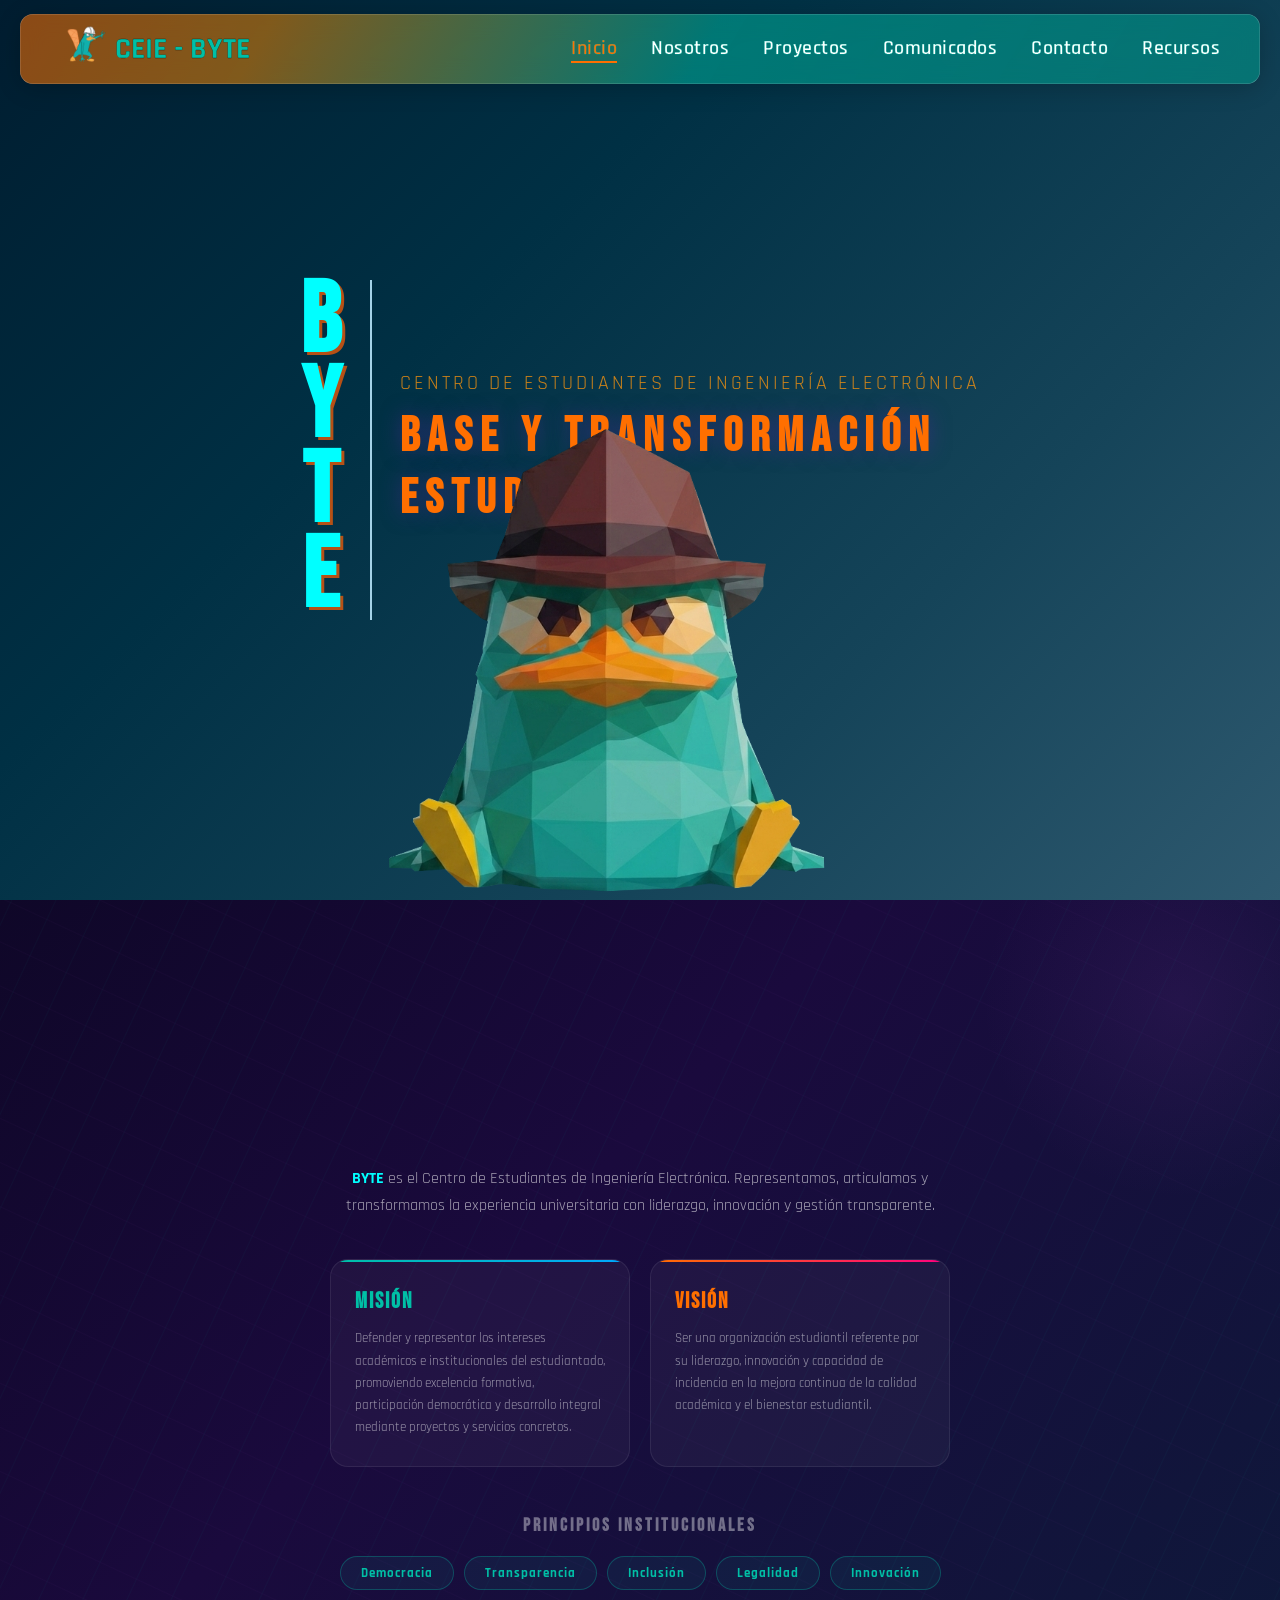
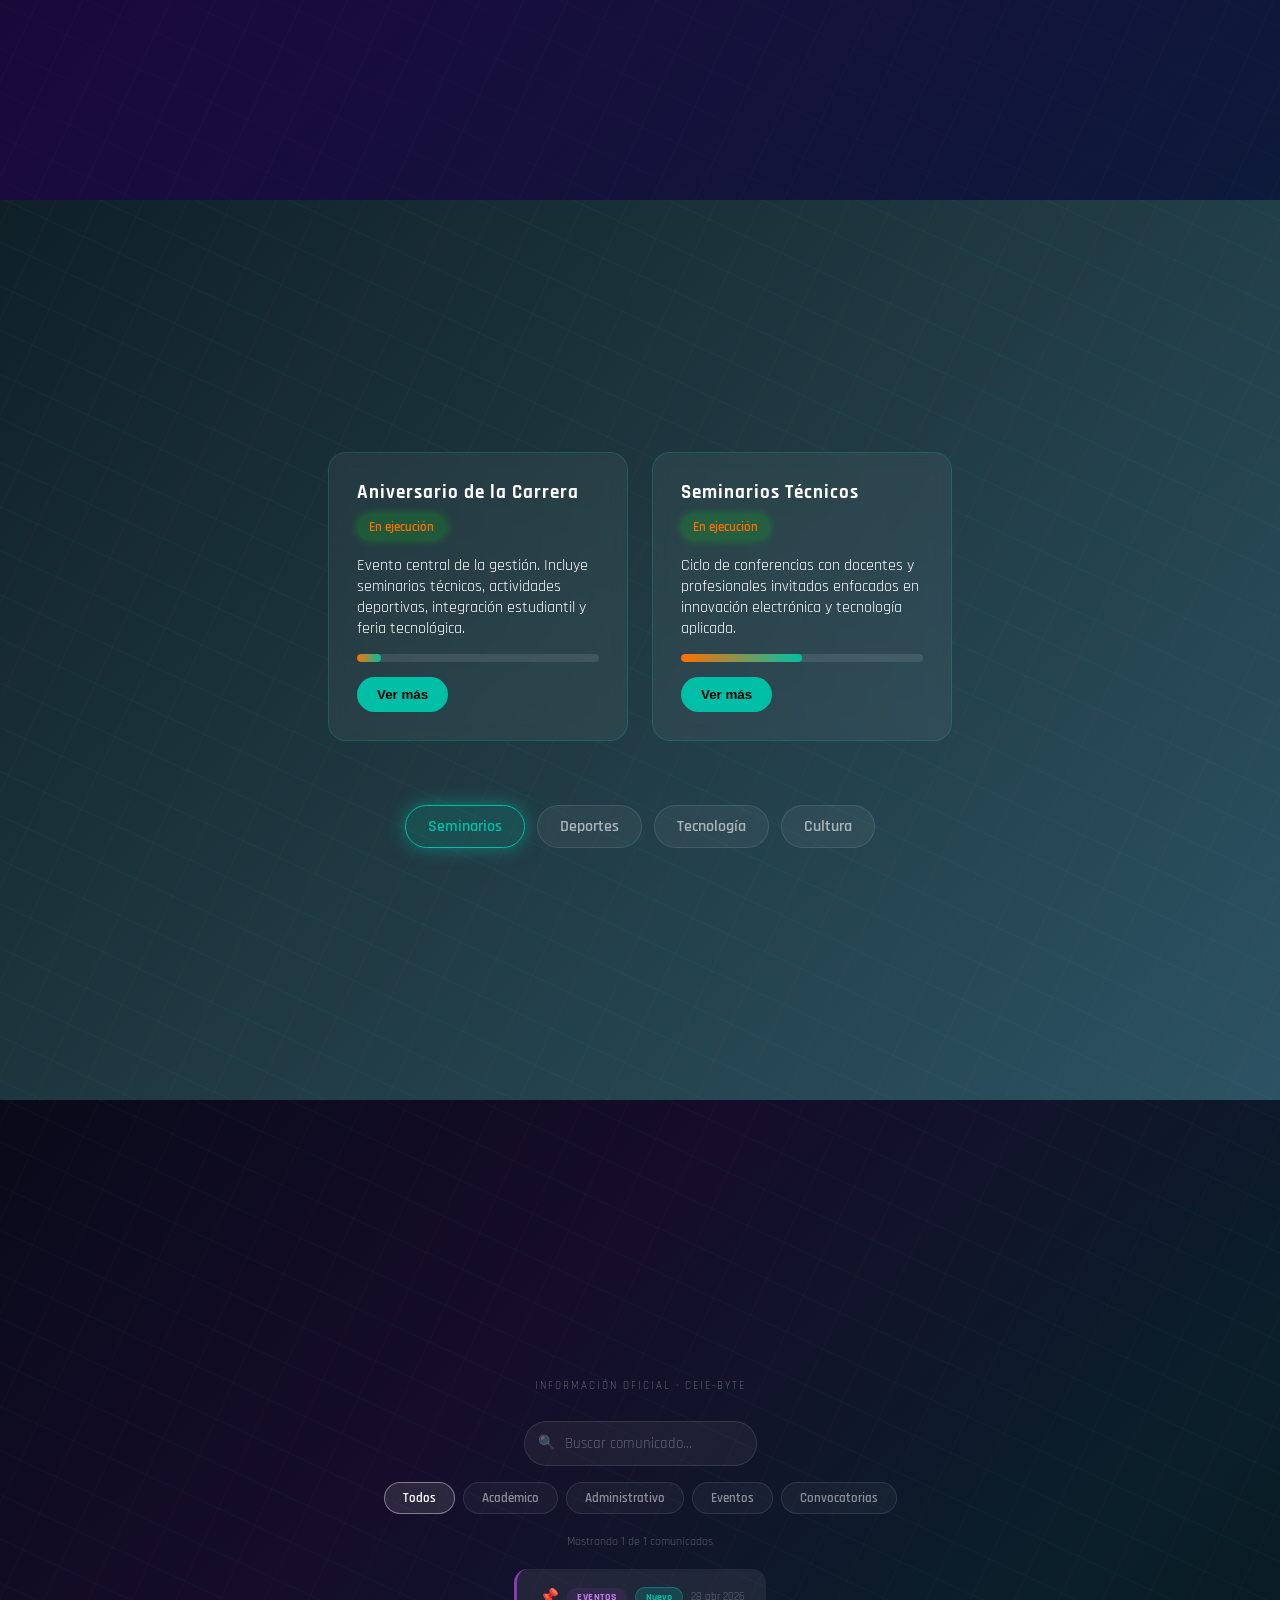
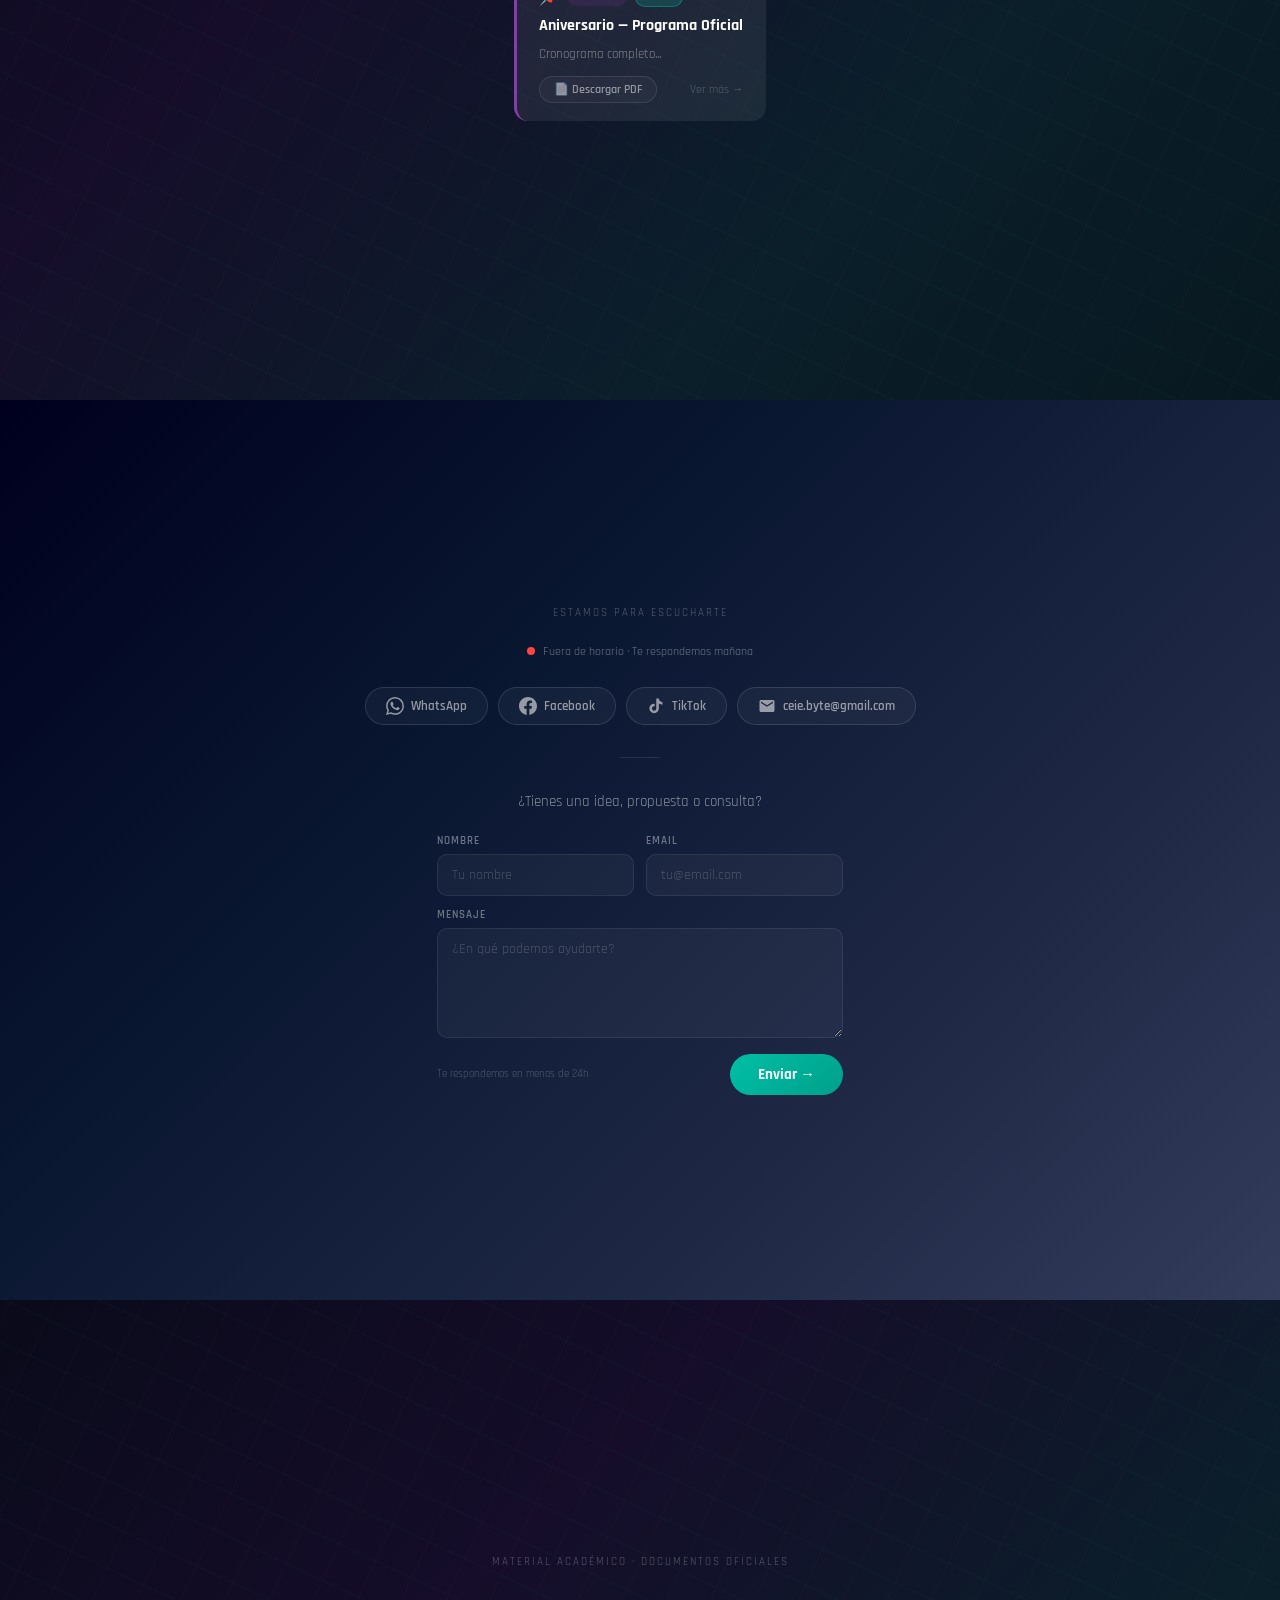
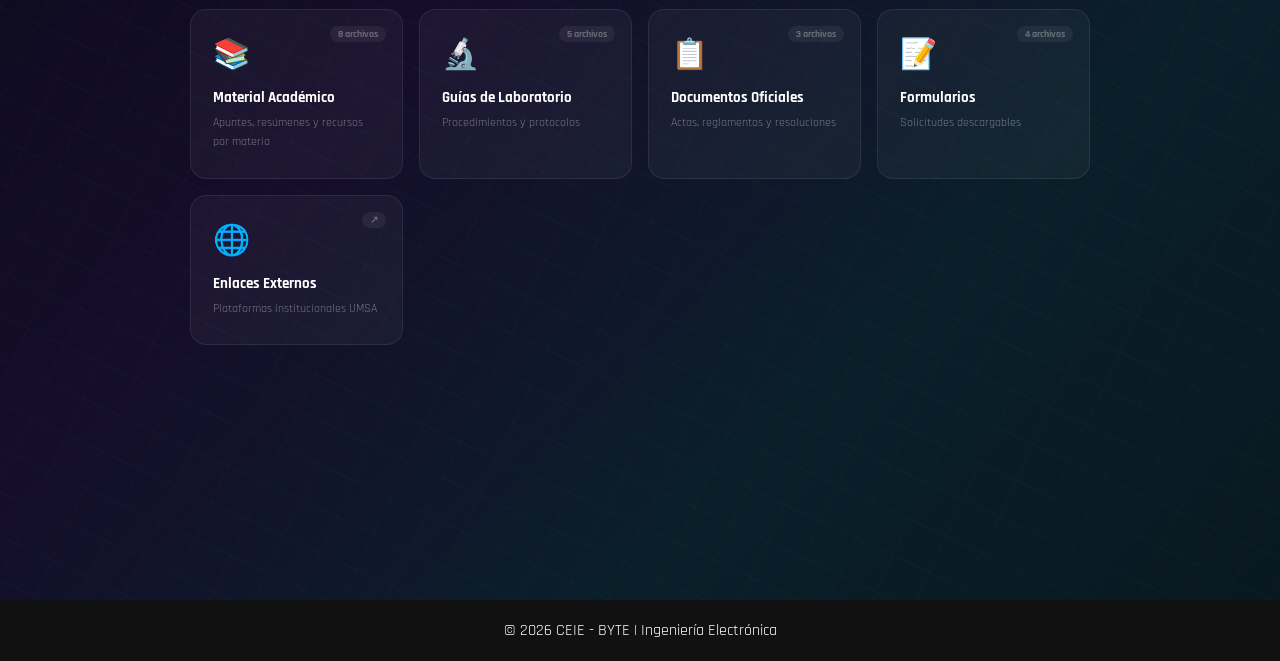
==== commit 024400de: "mejorando a perry" ====
--- a/index.html
+++ b/index.html
@@ -314,7 +314,7 @@
 </footer>
 
     <div class="perry-peek" id="perry">
-    <img src="img/sombrero.png" alt="Perry" width="120">
+    <img src="img/peripoly.png" alt="Perry" width="120">
 </div>
 <script src="script.js"></script>
 
--- a/styles.css
+++ b/styles.css
@@ -194,9 +194,9 @@
 .perry-peek {
   position: fixed;
   bottom: -100px;
-  right: -30px;
+  right: 300px;
   width: 750px;
-  z-index: 100;
+  z-index: -30px;
   opacity: 1;
   pointer-events: none;
   transition: opacity 0.5s ease;
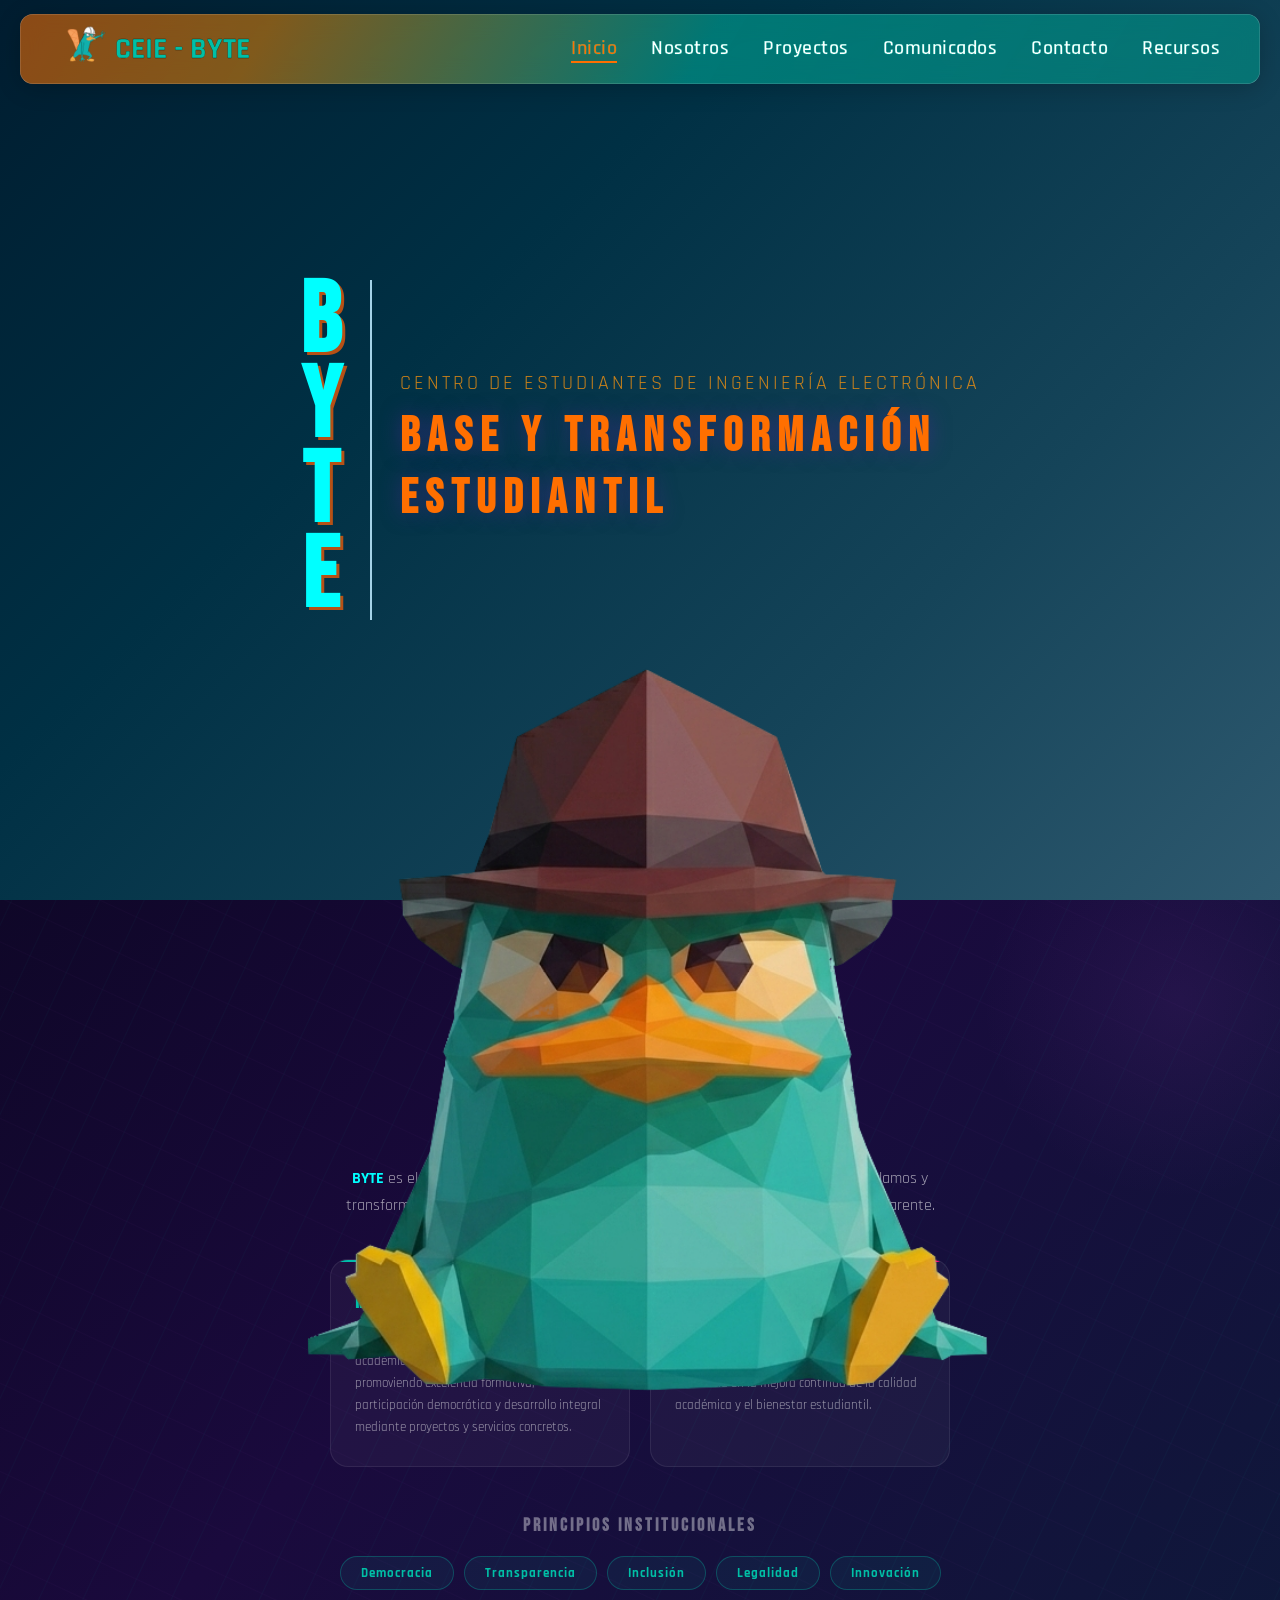
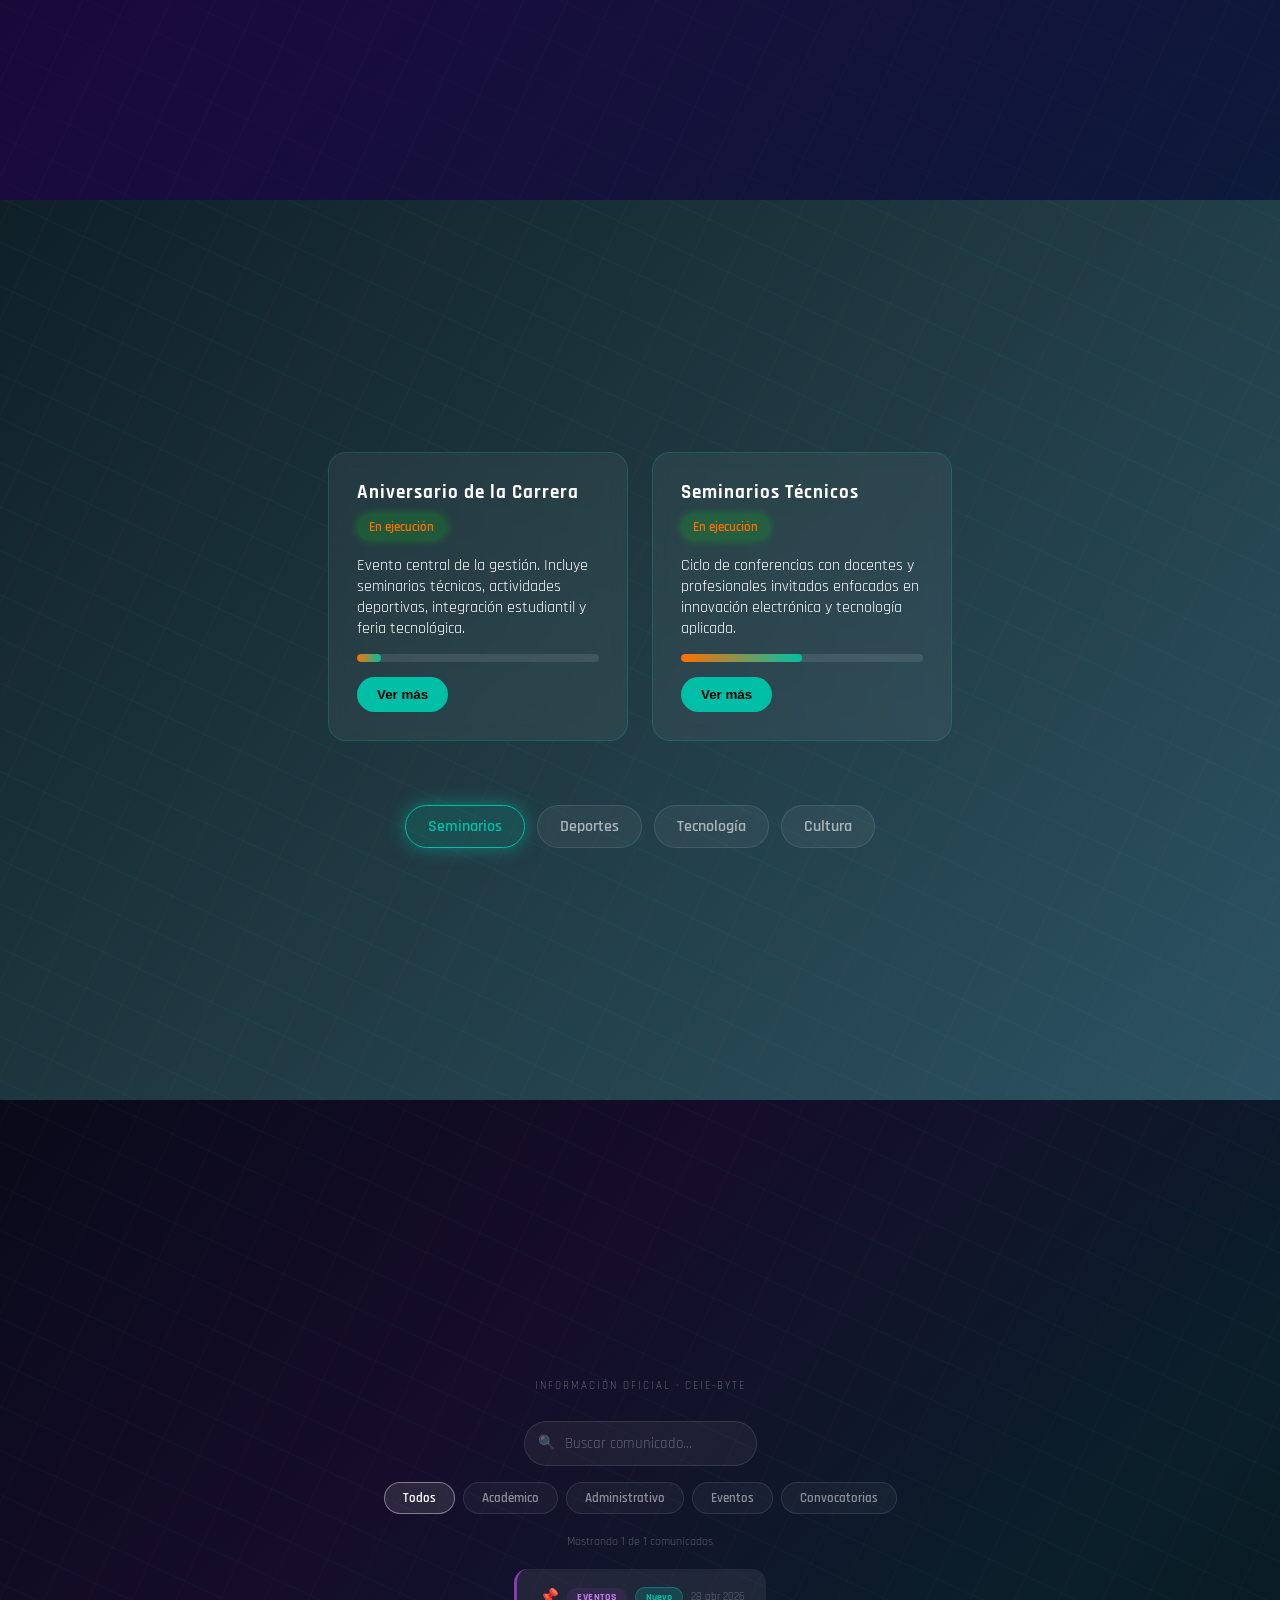
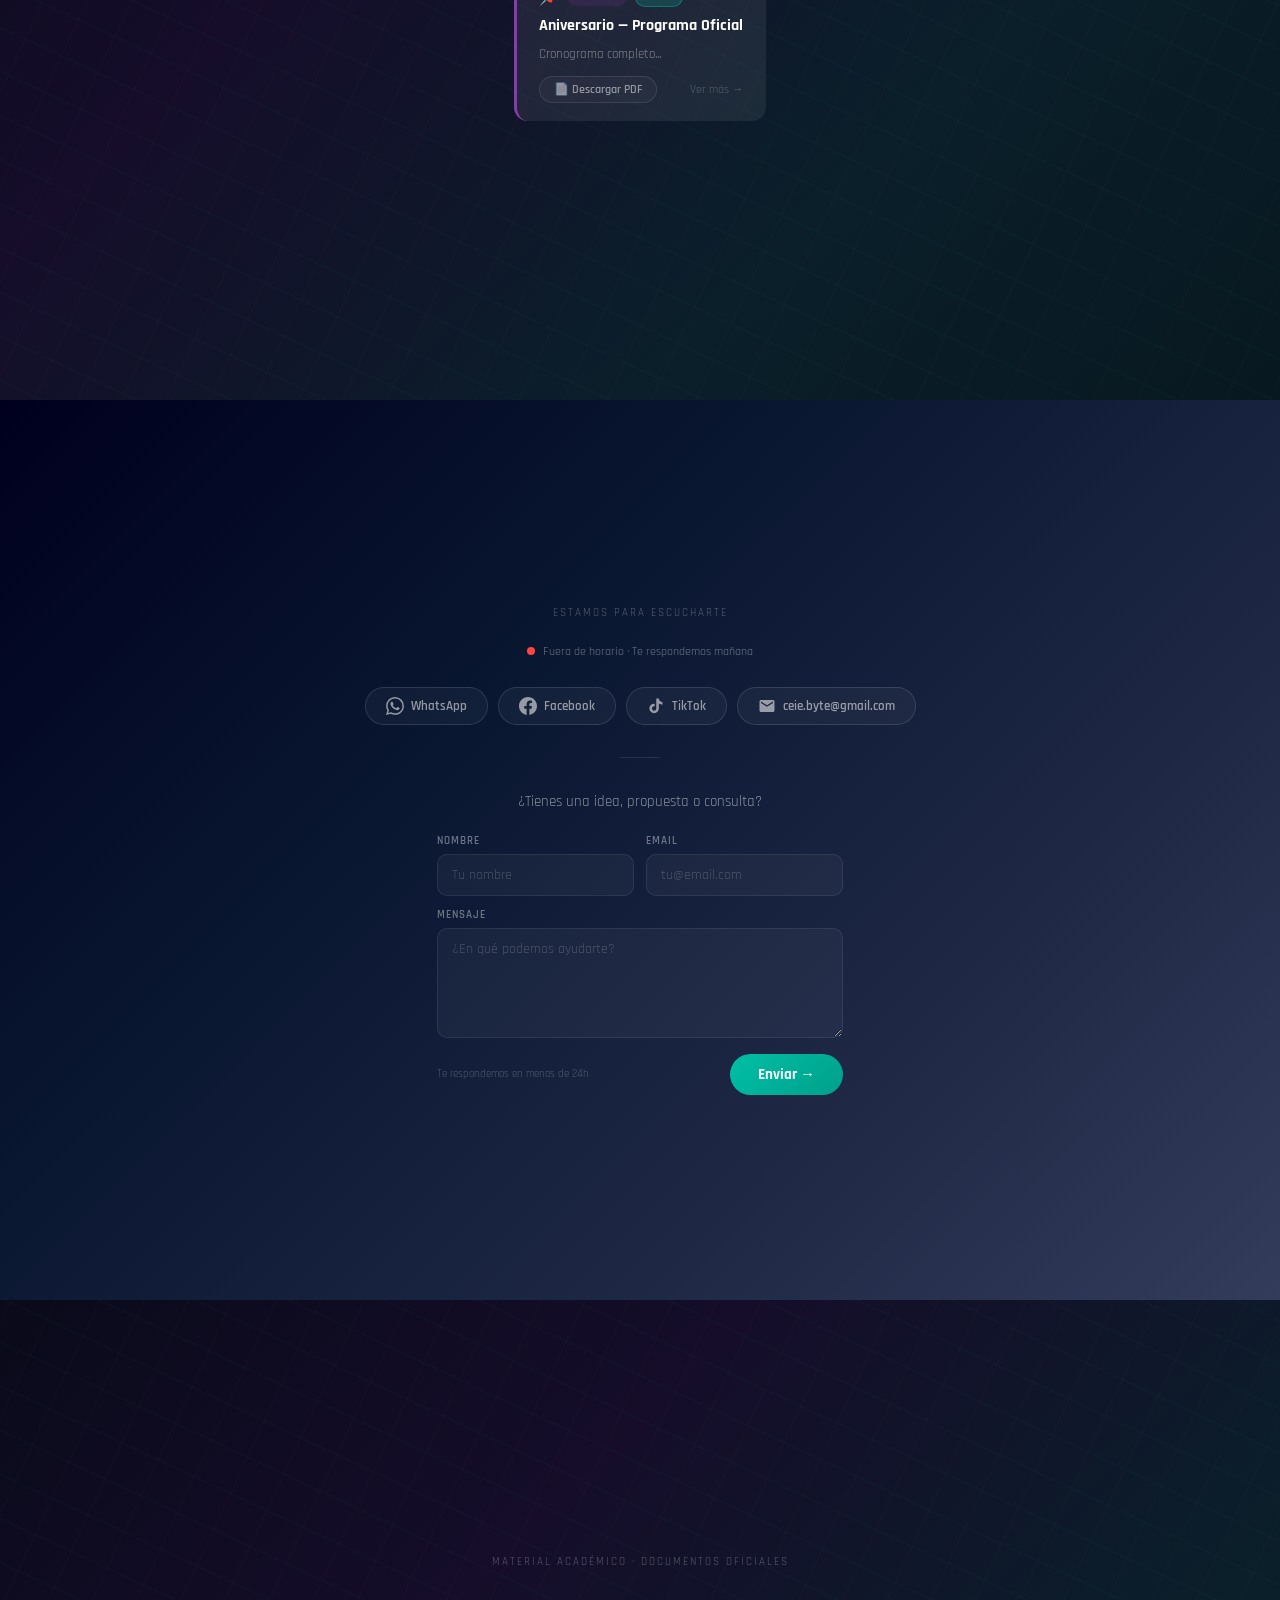
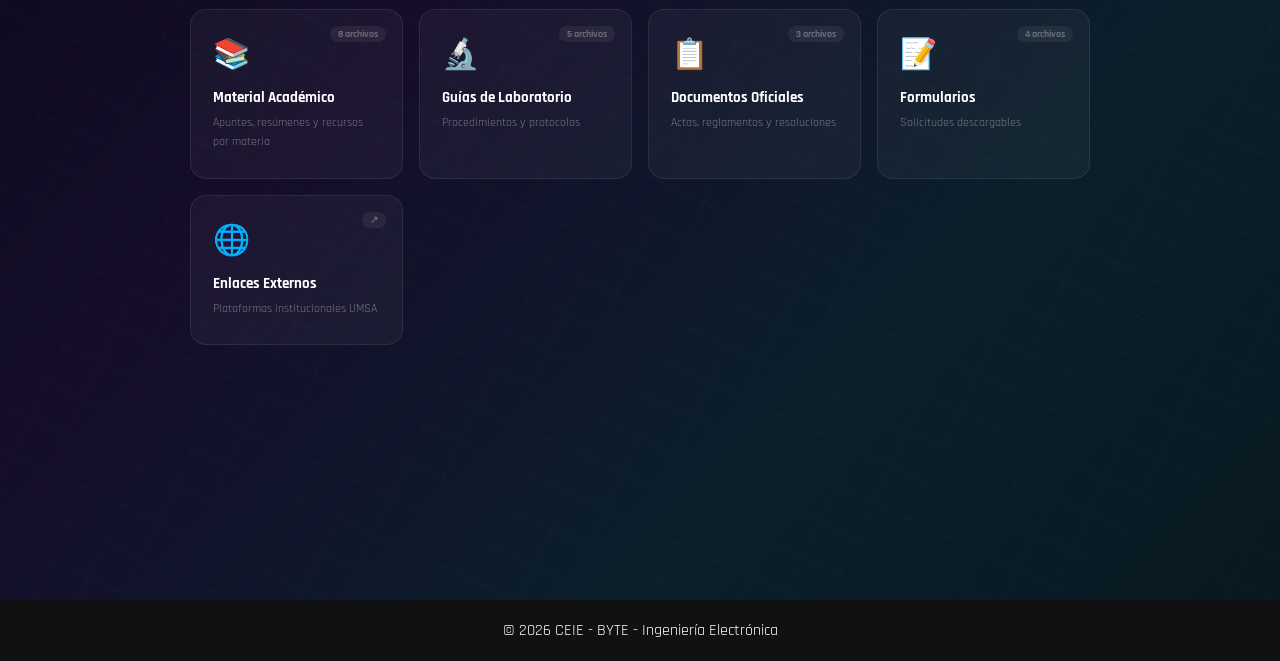
==== commit 6630f682: "mejorando a perry4" ====
--- a/index.html
+++ b/index.html
@@ -7,6 +7,11 @@
     <!-- Google Font -->
     <link href="https://fonts.googleapis.com/css2?family=Orbitron:wght@500;700&family=Rajdhani:wght@400;500;600;700&family=Poiret+One&family=Cinzel:wght@400;700;900&family=Cormorant:wght@400;700&family=Bebas+Neue&display=swap" rel="stylesheet">
     <link rel="stylesheet" href="styles.css">
+    <script>
+  if (history.scrollRestoration) {
+    history.scrollRestoration = "manual";
+  }
+</script>
 </head>
 
 <body>
@@ -310,11 +315,11 @@
 </section>
 
 <footer>
-    <p>© 2026 CEIE - BYTE | Ingeniería Electrónica</p>
+    <p>© 2026 CEIE - BYTE - Ingeniería Electrónica</p>
 </footer>
 
     <div class="perry-peek" id="perry">
-    <img src="img/peripoly.png" alt="Perry" width="120">
+    <img src="img/peripoly.png" alt="Perry">
 </div>
 <script src="script.js"></script>
 
--- a/styles.css
+++ b/styles.css
@@ -114,14 +114,7 @@
         opacity: 1;
     }
 }
-@keyframes perryPeek {
-  from { bottom: -2000px; }
-  to   { bottom: -100px; }
-}
-@keyframes perryBob {
-  0%, 100% { transform: translateY(0); }
-  50%      { transform: translateY(-8px); }
-}
+
 /*#endregion*/
 /*TODO: ========== 5. LOGO ---- */
 .logo {
@@ -193,26 +186,28 @@
 /* ========== 7. PERRY PEEK (MASCOTA FLOTANTE) ---- */
 .perry-peek {
   position: fixed;
-  bottom: -100px;
-  right: 300px;
-  width: 750px;
-  z-index: -30px;
-  opacity: 1;
-  pointer-events: none;
-  transition: opacity 0.5s ease;
-  animation: perryPeek 1.2s cubic-bezier(0.34,1.56,0.64,1) 0.5s forwards,
-    perryBob 2.5s ease-in-out 2s infinite;
+  bottom: -660px;   /* ← ajusta para mostrar solo el sombrero */
+  right: 50px;    /* ← ajusta posición horizontal */
+  height: 1170px;    /* ← controla el tamaño con height */
+  width: auto;      /* ← deja que el ancho se calcule solo */
+  z-index: 100;
+  cursor: grab;  
+  transition: height 0.3s ease, bottom 0.3s ease, opacity 0.5s ease;
+
+}
+.perry-peek:active {
+  cursor: grabbing;
 }
 .perry-peek img {
-  width: 100%;
+  height: 100%;
+  width: auto;
   display: block;
 }
-.perry-peek.hidden {
-  opacity: 0;
-  transform: scale(0.8) translateY(20px);
-  pointer-events: none;
-}
-
+
+@keyframes perryPeek {
+  from { bottom: -1200px; }
+  to   { bottom: -660px; }
+}
 /* ========== 8. HERO (PANTALLA DE INICIO) ---- */
 .hero {
   scroll-snap-align: start;
@@ -1083,8 +1078,13 @@
   .recursos-grid    { grid-template-columns: 1fr 1fr; }
 
   /* Perry */
-  .perry-peek       { width: 220px; right: -15px; opacity: 0.7; }
-
+  .perry-peek {
+    height: 500px;    /* ← más pequeño */
+    bottom: -280px;   /* ← ajusta para que solo se vea el sombrero */
+    right: -20px;
+    pointer-events: none;
+    cursor: default;
+  }
   /* Footer */
   footer { font-size: 12px; padding: 15px; }
 }
@@ -1098,7 +1098,11 @@
   .logo               { font-size: 17px; }
   .logo img           { width: 28px; height: 28px; }
   .recursos-grid      { grid-template-columns: 1fr; }
-  .perry-peek         { display: none; }
+  .perry-peek {
+    height: 380px;
+    bottom: -210px;
+    right: -15px;
+  }
 }
 
 /* ── Modo horizontal en móvil ── */
@@ -1111,7 +1115,8 @@
     border-bottom: none;
     padding-bottom: 0; padding-right: 15px;
   }
-  .ham-btn { display: block !important;}
+  .ham-btn { display: block !important; }
   .byte-vertical span { font-size: 36px; }
   .hero h1            { font-size: 18px; }
+  .perry-peek         { display: none; } /* ← oculto en landscape */
 }
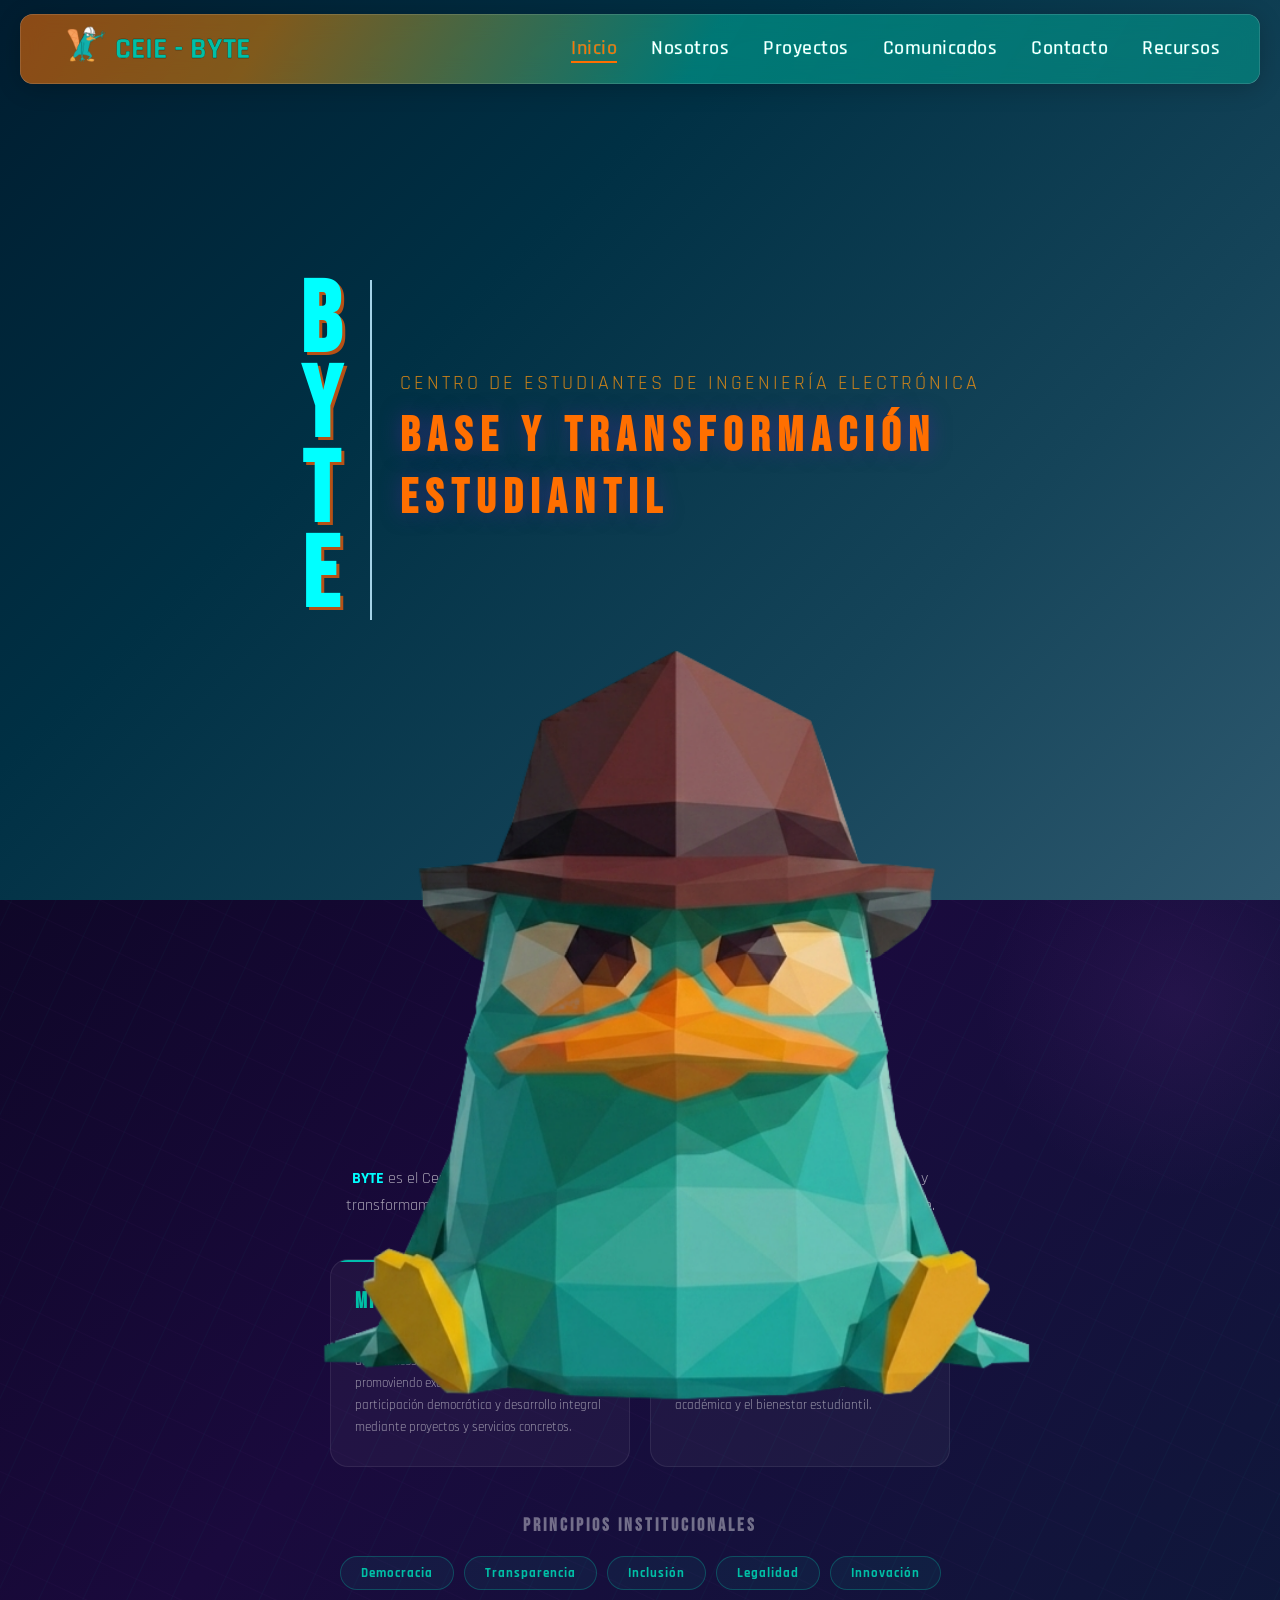
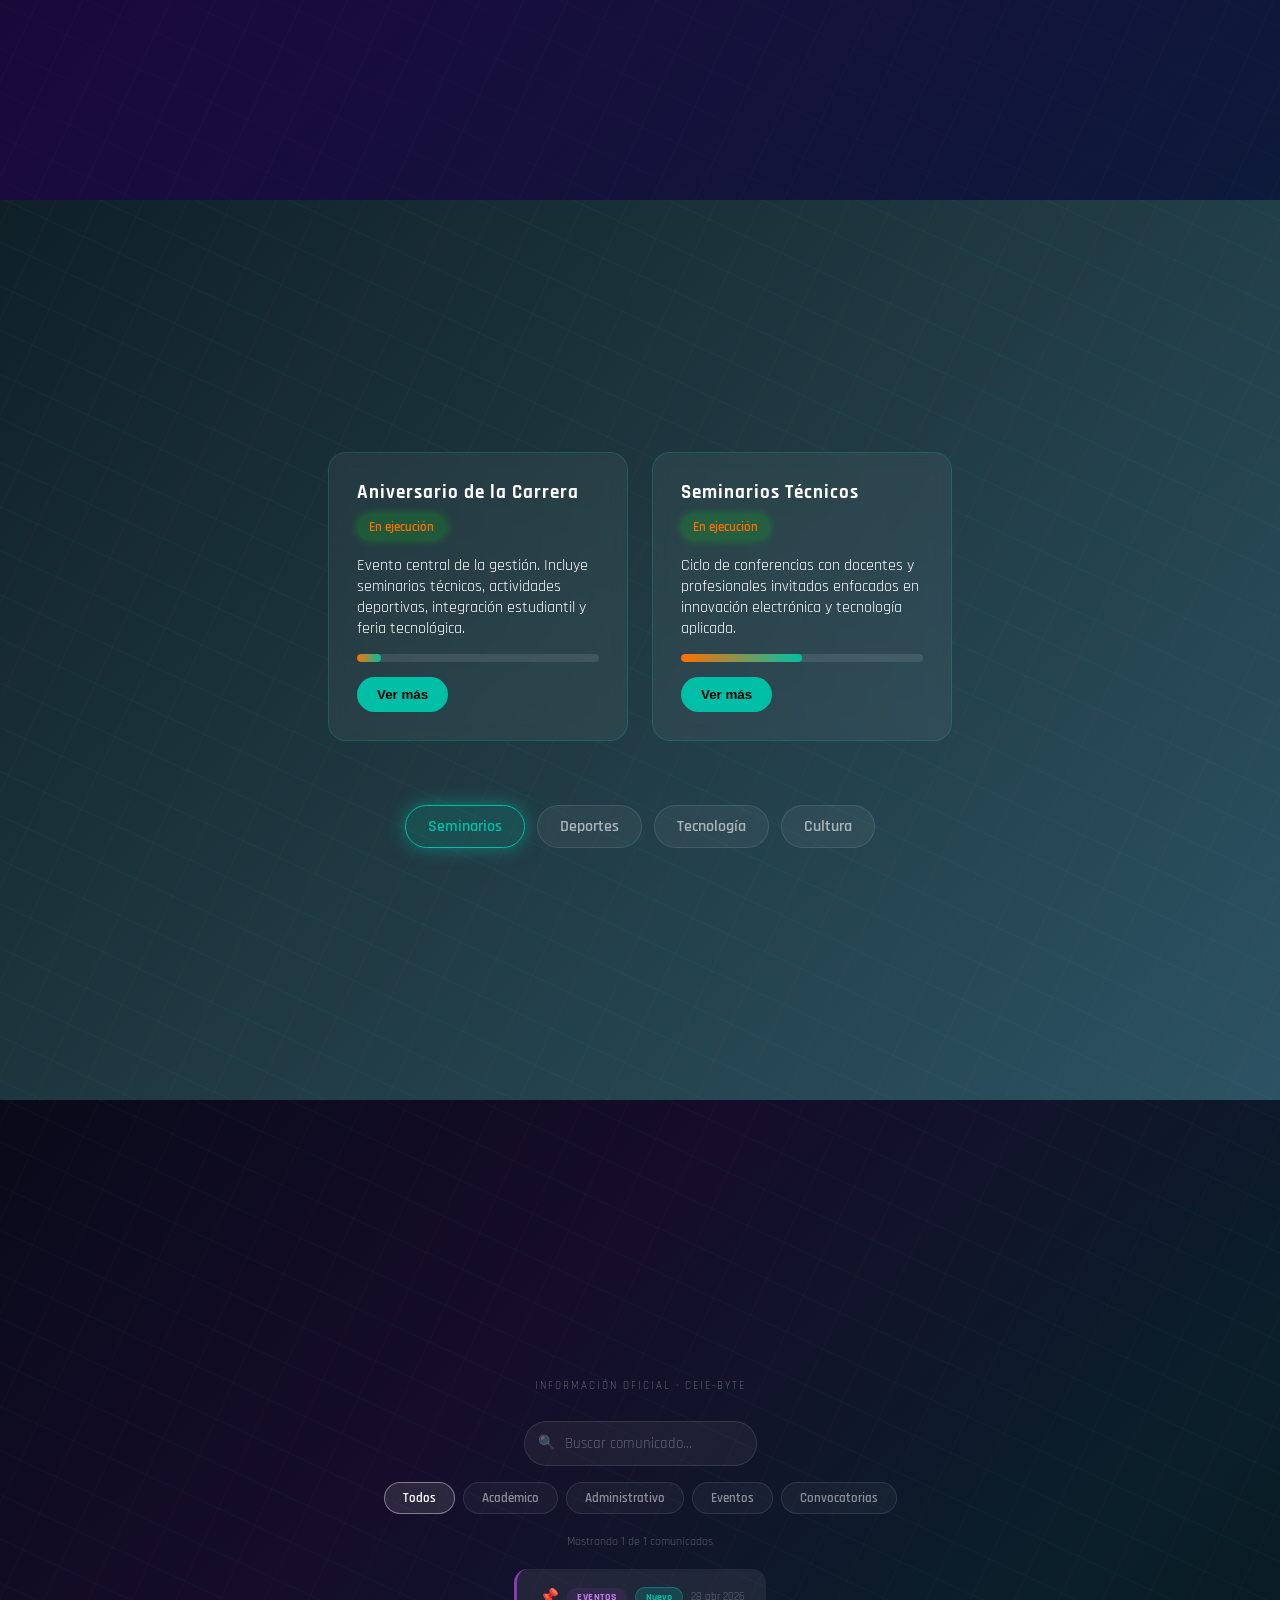
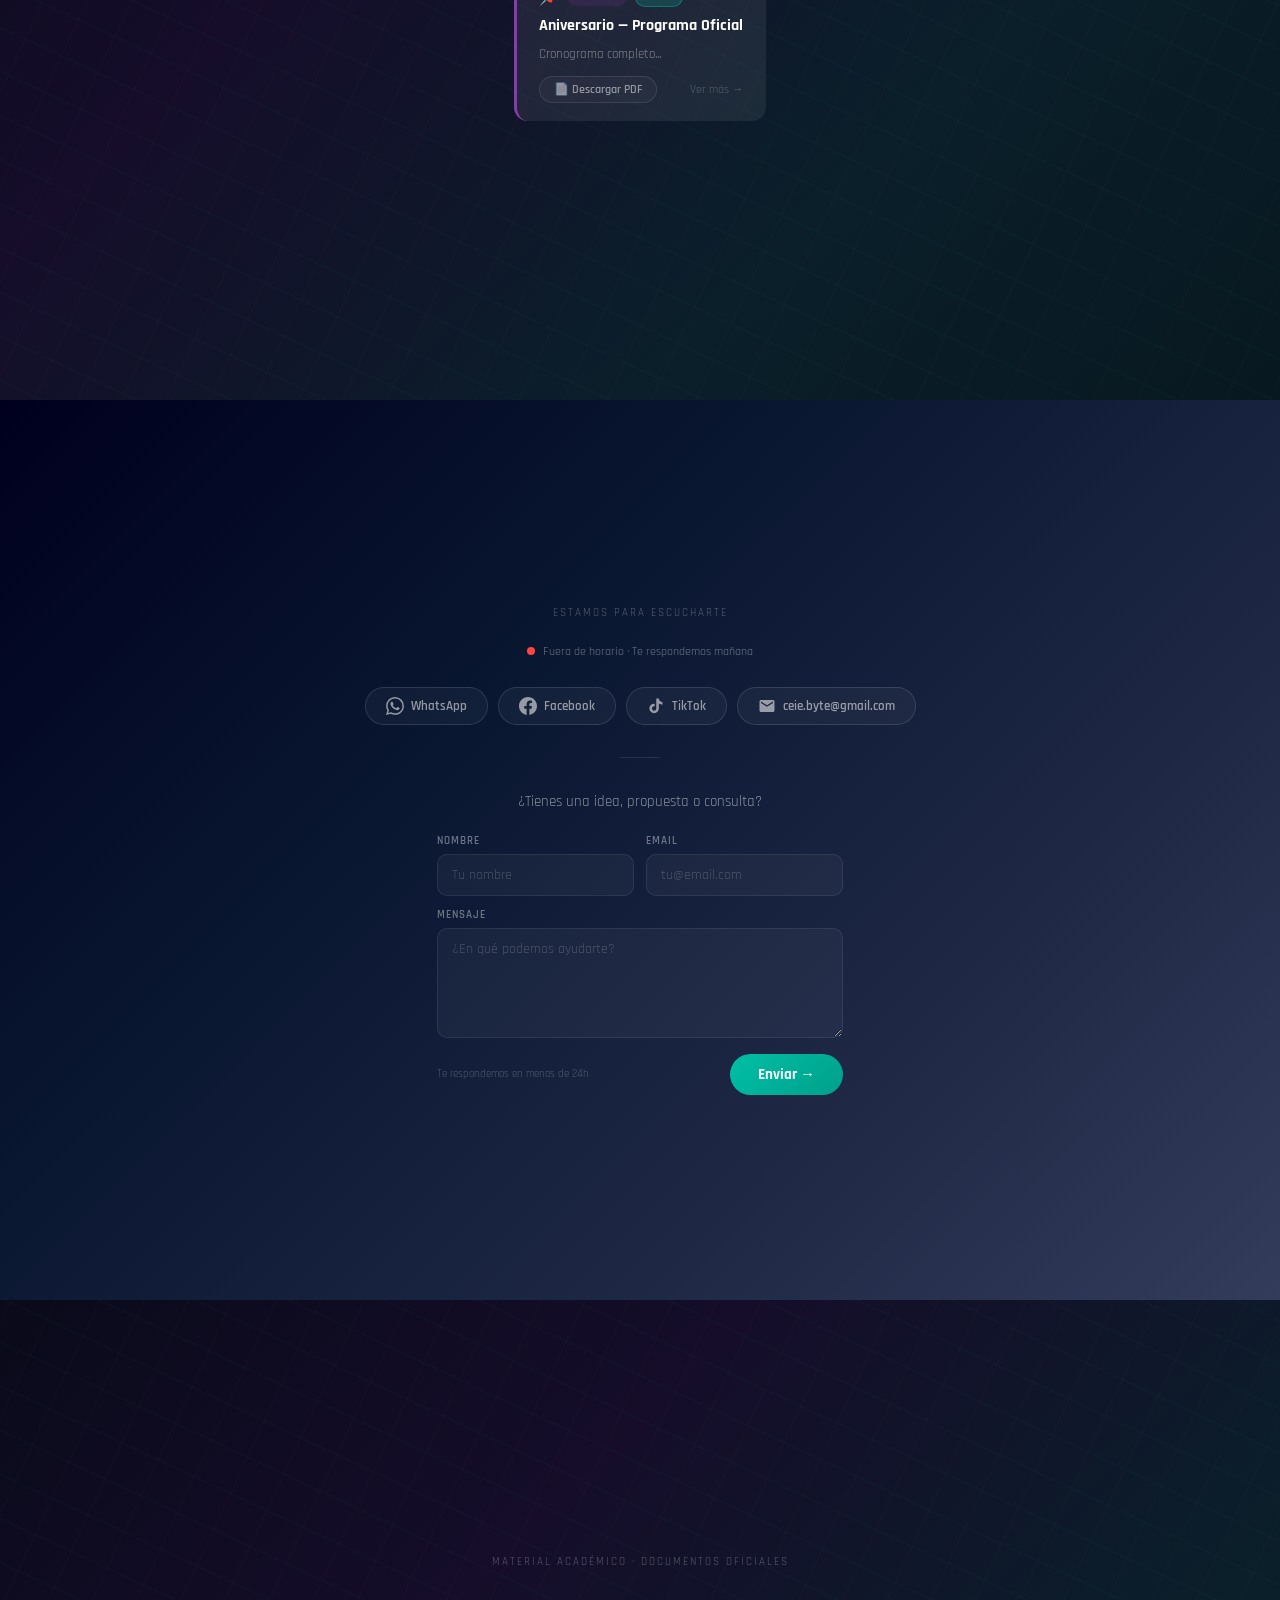
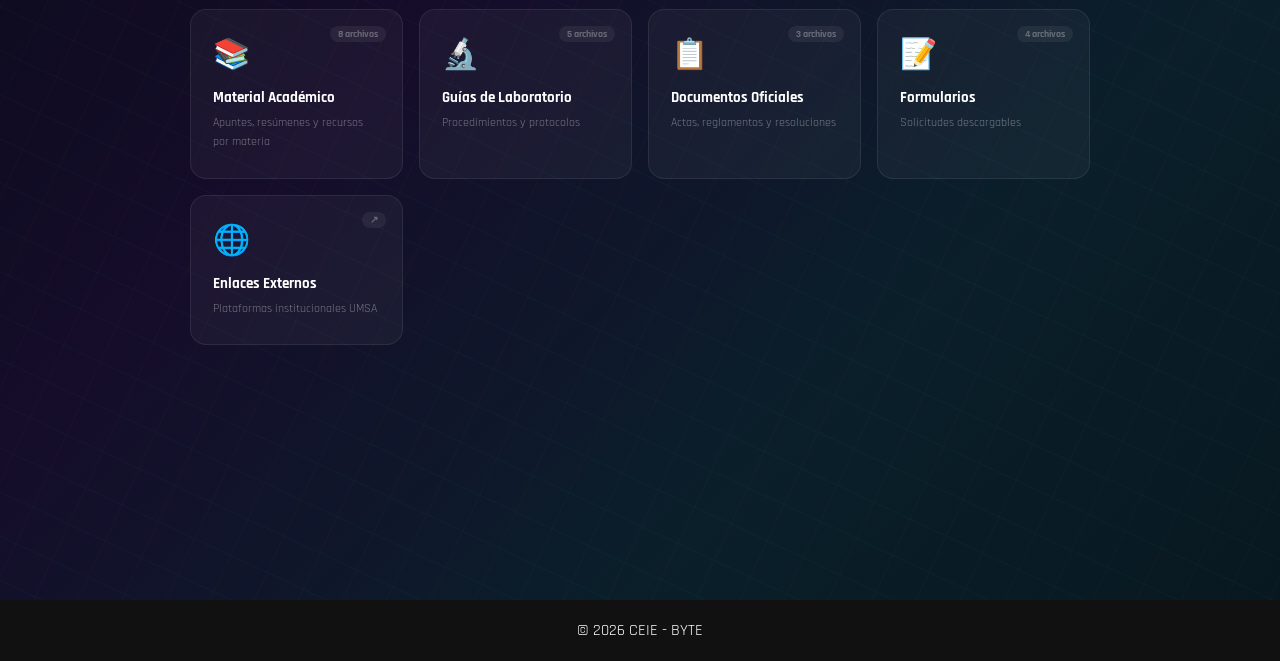
==== commit 9104d589: "Perri terminado pero se puede mejorar" ====
--- a/index.html
+++ b/index.html
@@ -315,7 +315,7 @@
 </section>
 
 <footer>
-    <p>© 2026 CEIE - BYTE - Ingeniería Electrónica</p>
+    <p>© 2026 CEIE - BYTE</p>
 </footer>
 
     <div class="perry-peek" id="perry">
--- a/styles.css
+++ b/styles.css
@@ -186,9 +186,9 @@
 /* ========== 7. PERRY PEEK (MASCOTA FLOTANTE) ---- */
 .perry-peek {
   position: fixed;
-  bottom: -660px;   /* ← ajusta para mostrar solo el sombrero */
-  right: 50px;    /* ← ajusta posición horizontal */
-  height: 1170px;    /* ← controla el tamaño con height */
+  bottom: -500px;   /* ← ajusta para mostrar solo el sombrero */
+  right: 250px;    /* ← ajusta posición horizontal */
+  height: 750px;    /* ← controla el tamaño con height */
   width: auto;      /* ← deja que el ancho se calcule solo */
   z-index: 100;
   cursor: grab;  
@@ -206,7 +206,7 @@
 
 @keyframes perryPeek {
   from { bottom: -1200px; }
-  to   { bottom: -660px; }
+  to   { bottom: -500px; }
 }
 /* ========== 8. HERO (PANTALLA DE INICIO) ---- */
 .hero {
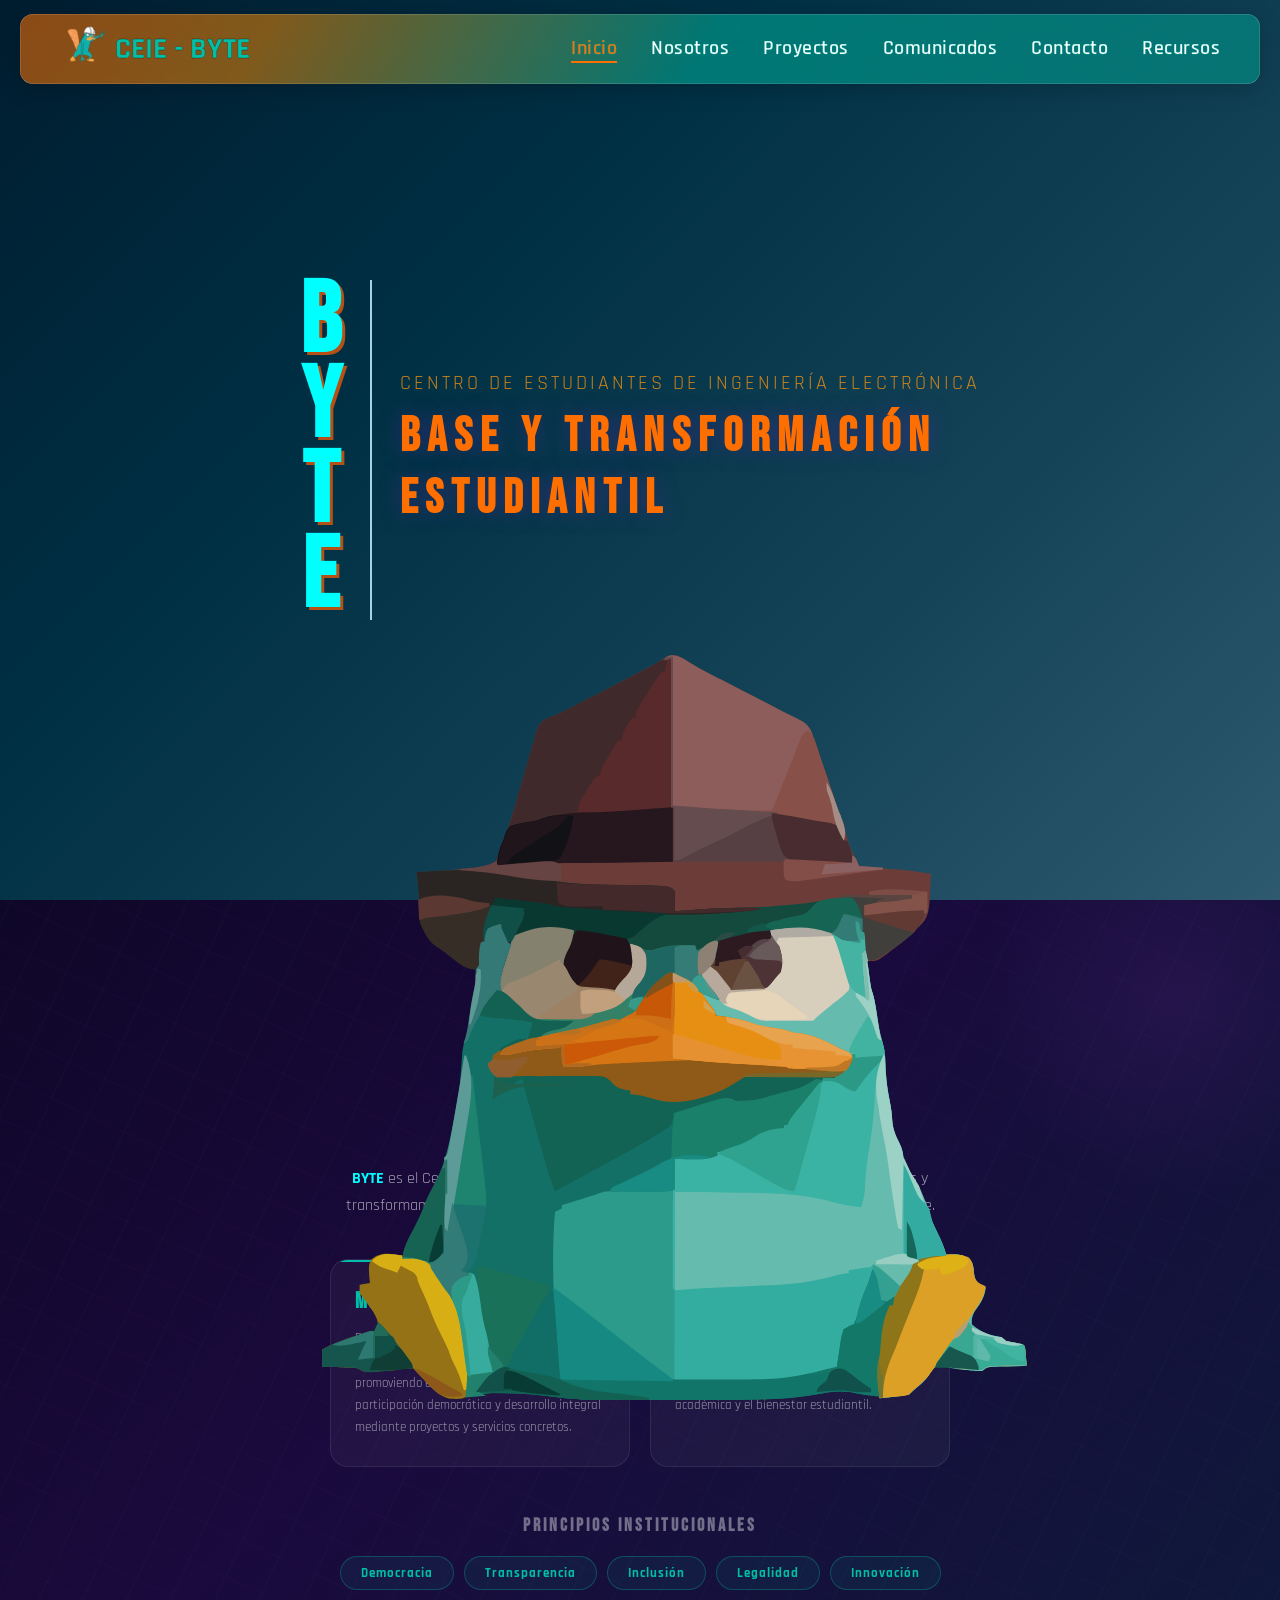
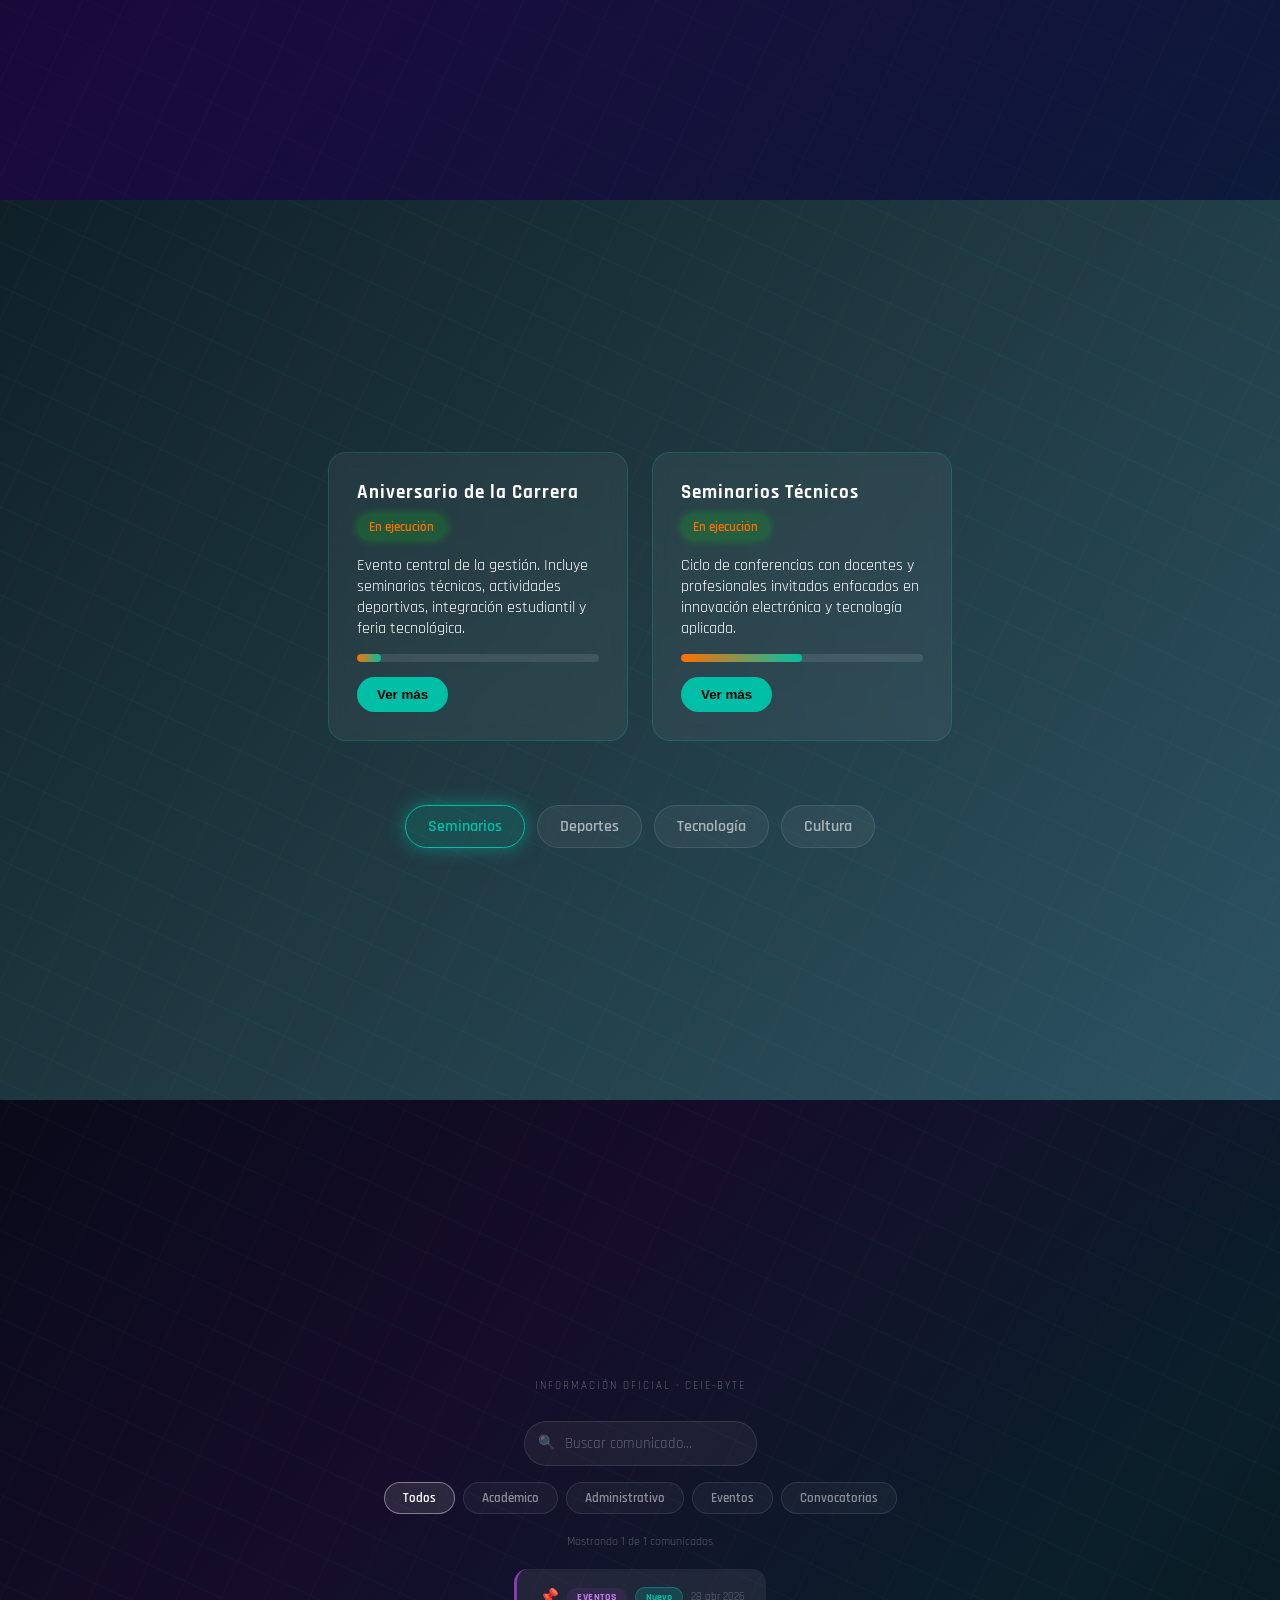
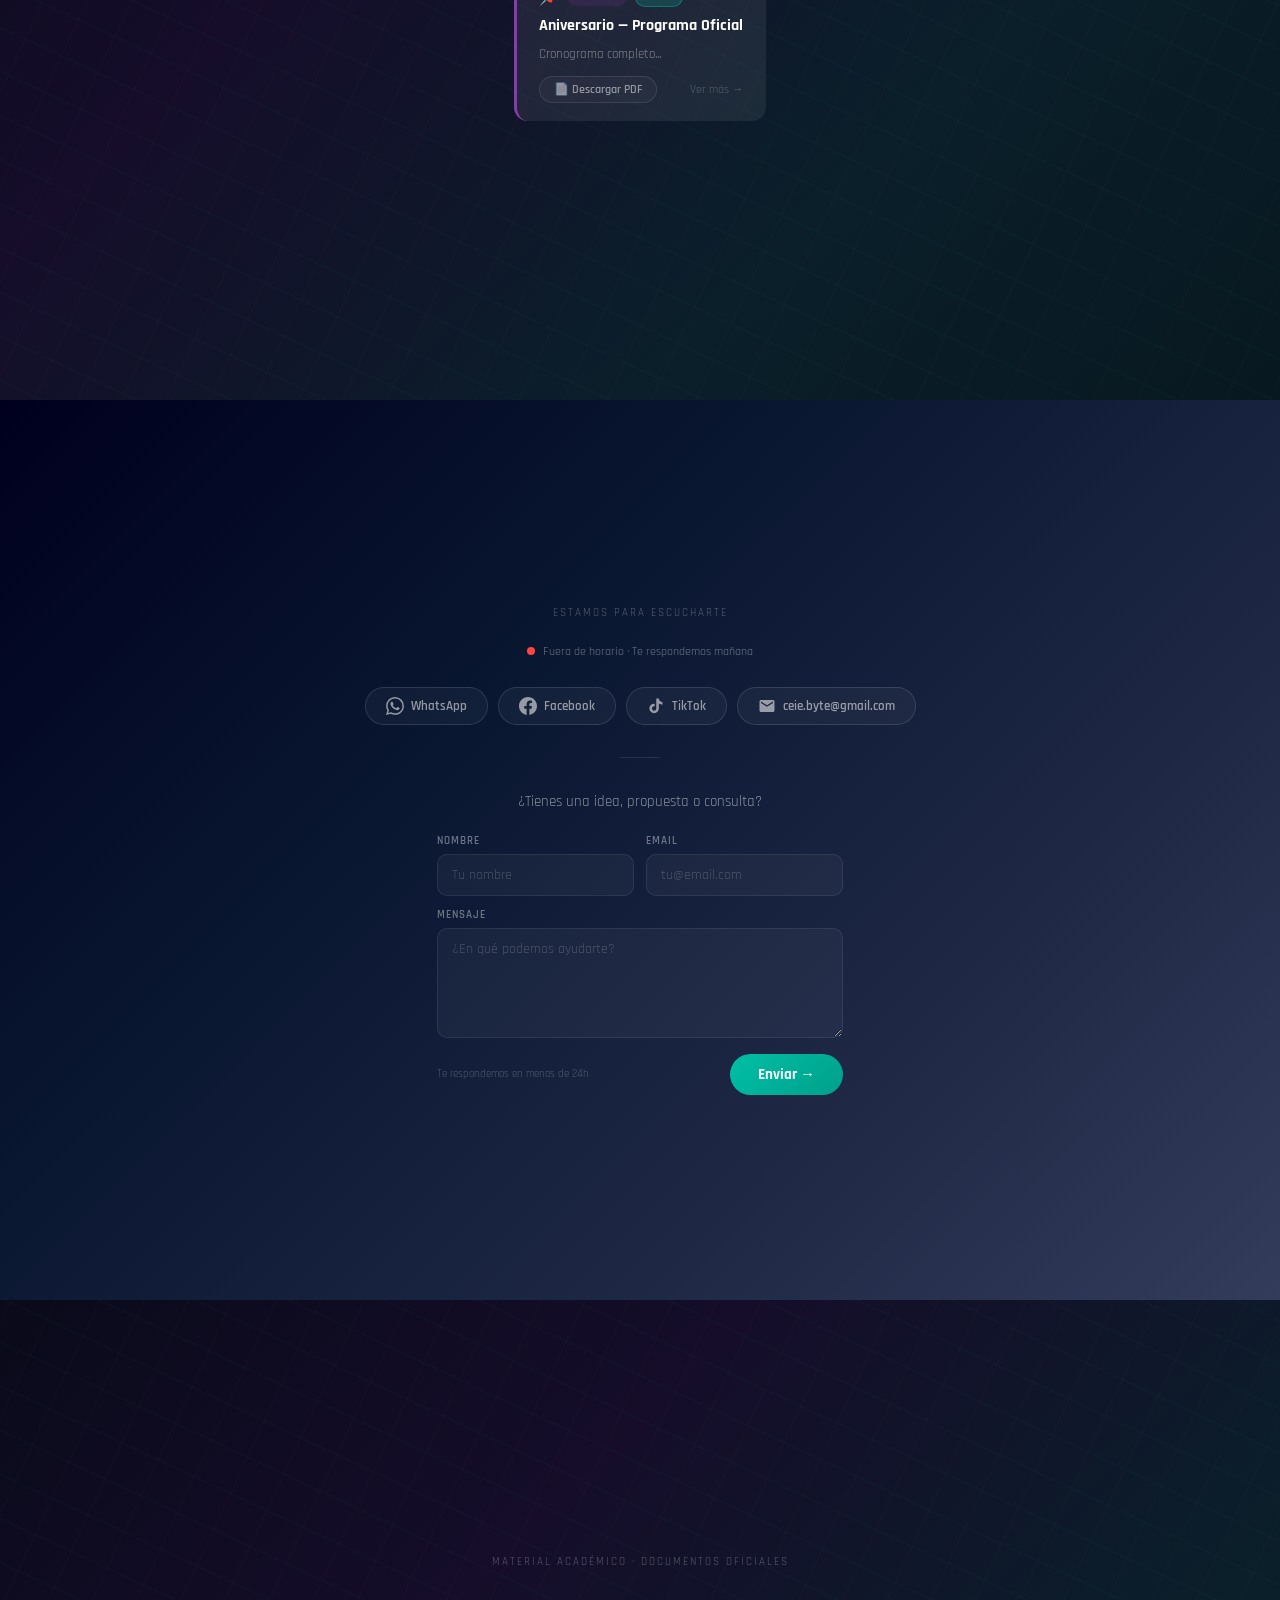
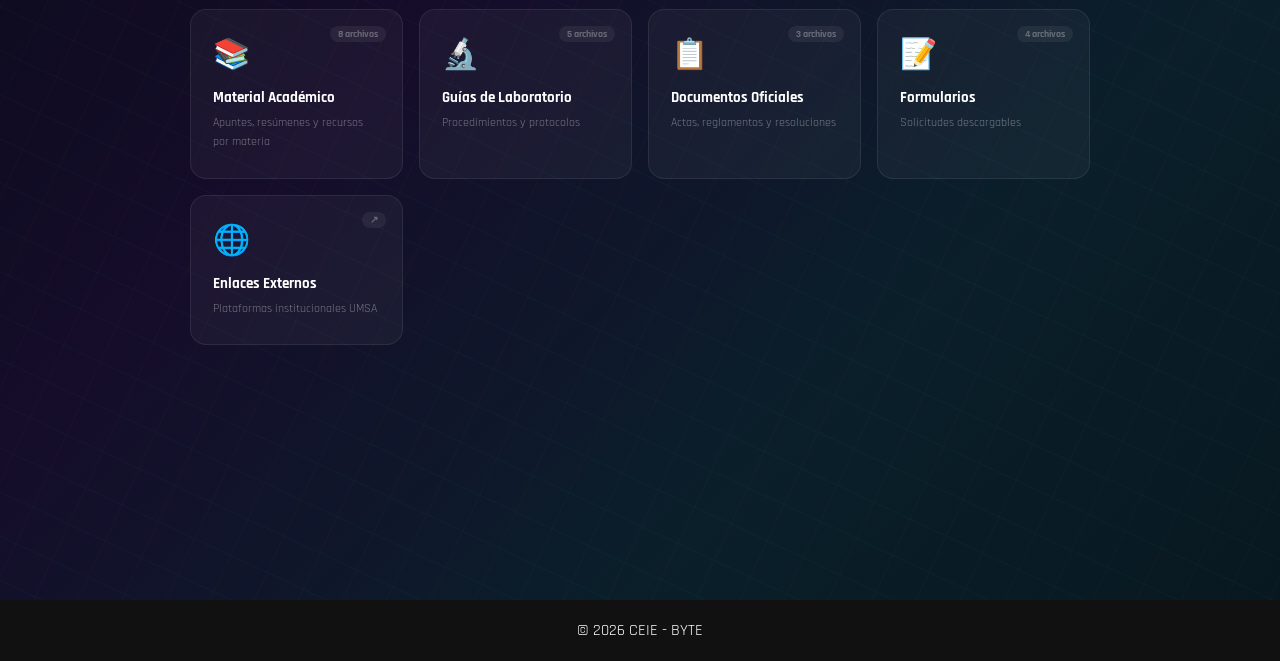
==== commit 190db101: "Base terminada" ====
--- a/index.html
+++ b/index.html
@@ -319,7 +319,7 @@
 </footer>
 
     <div class="perry-peek" id="perry">
-    <img src="img/peripoly.png" alt="Perry">
+    <img src="img/peripol.svg" alt="Perry">
 </div>
 <script src="script.js"></script>
 
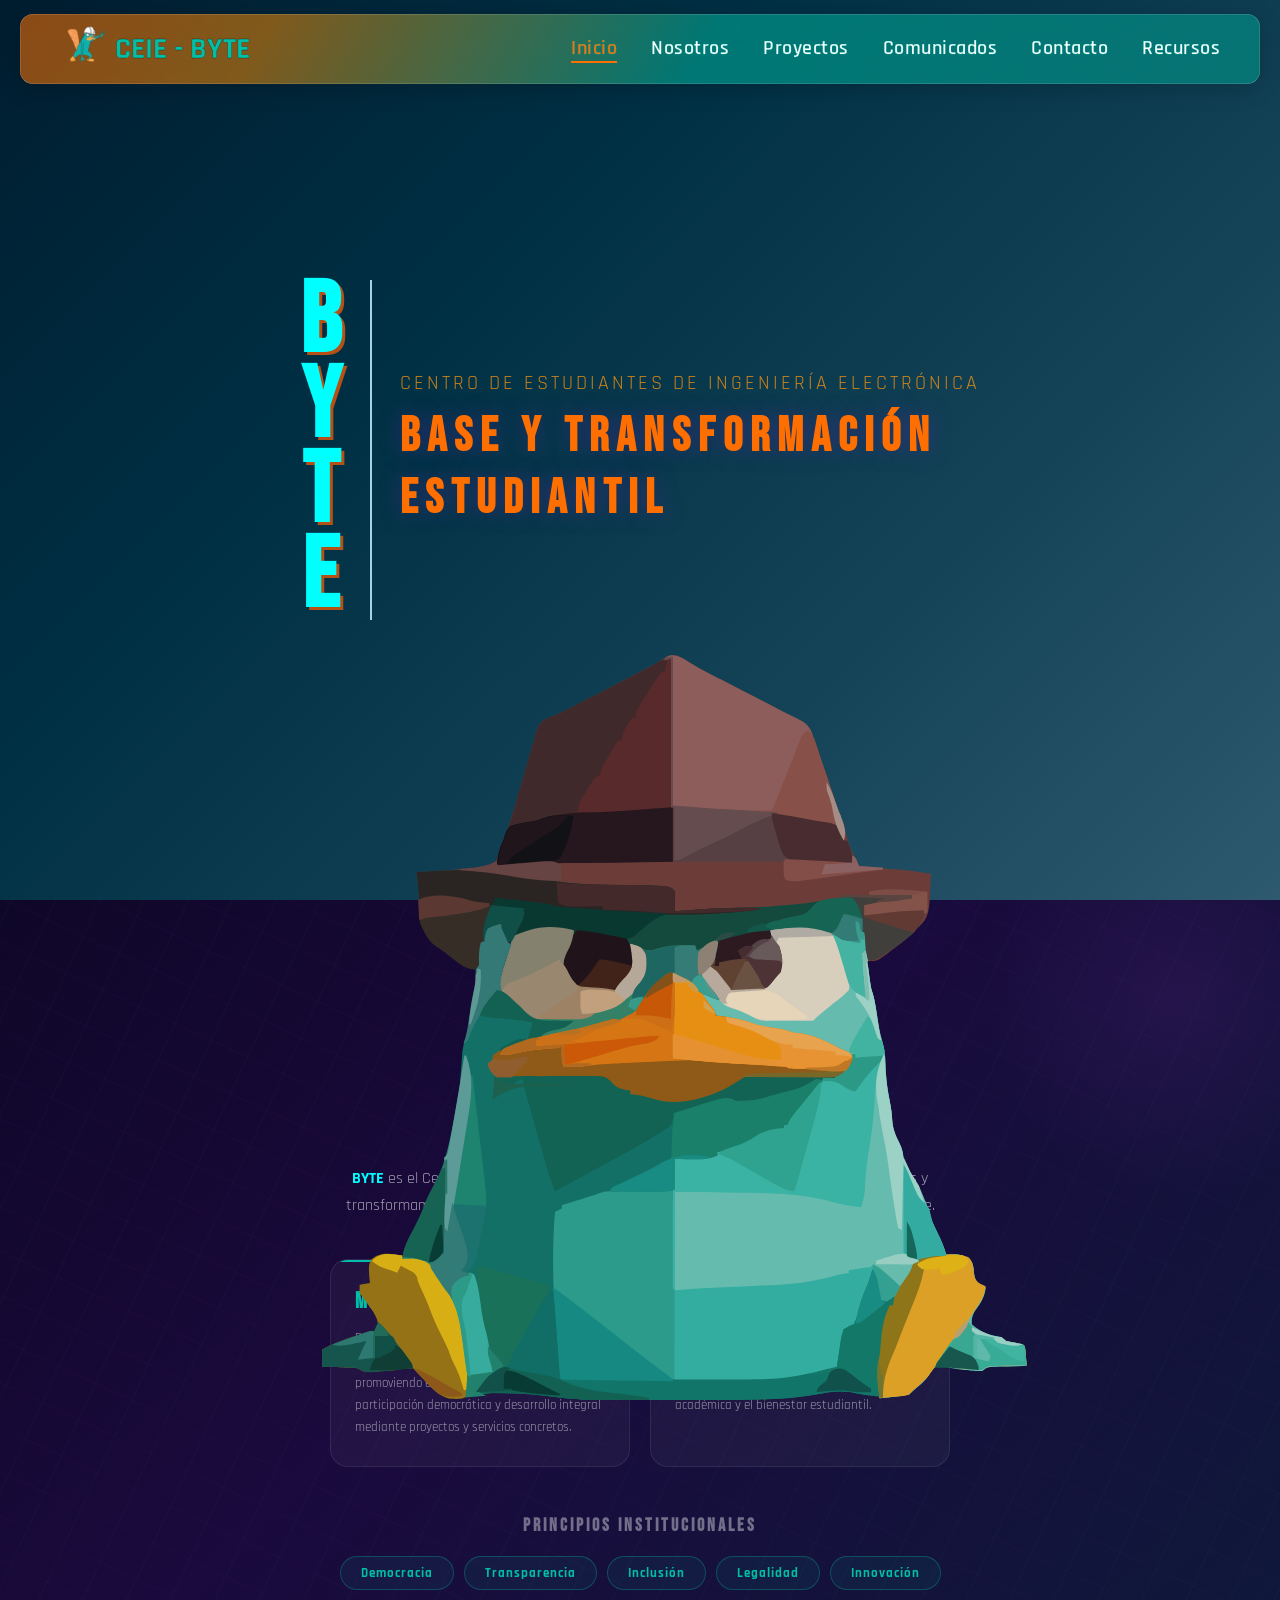
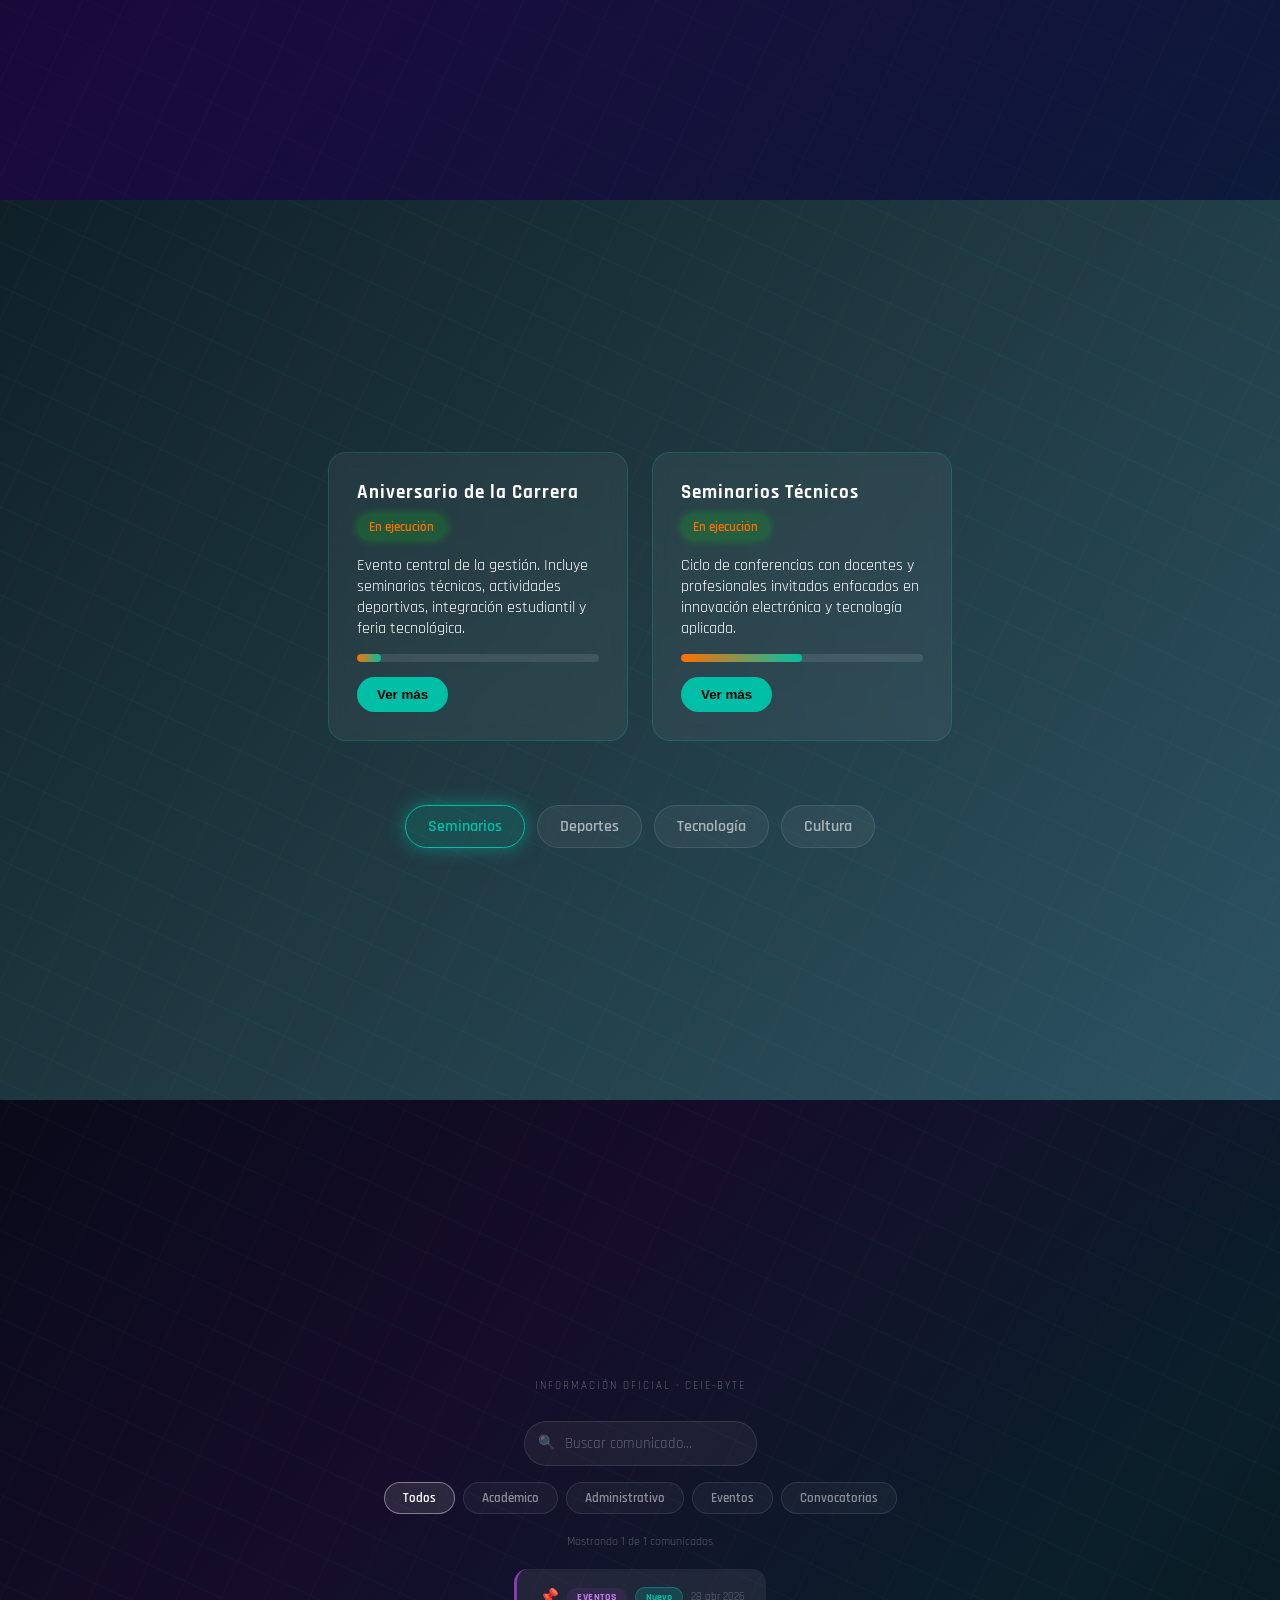
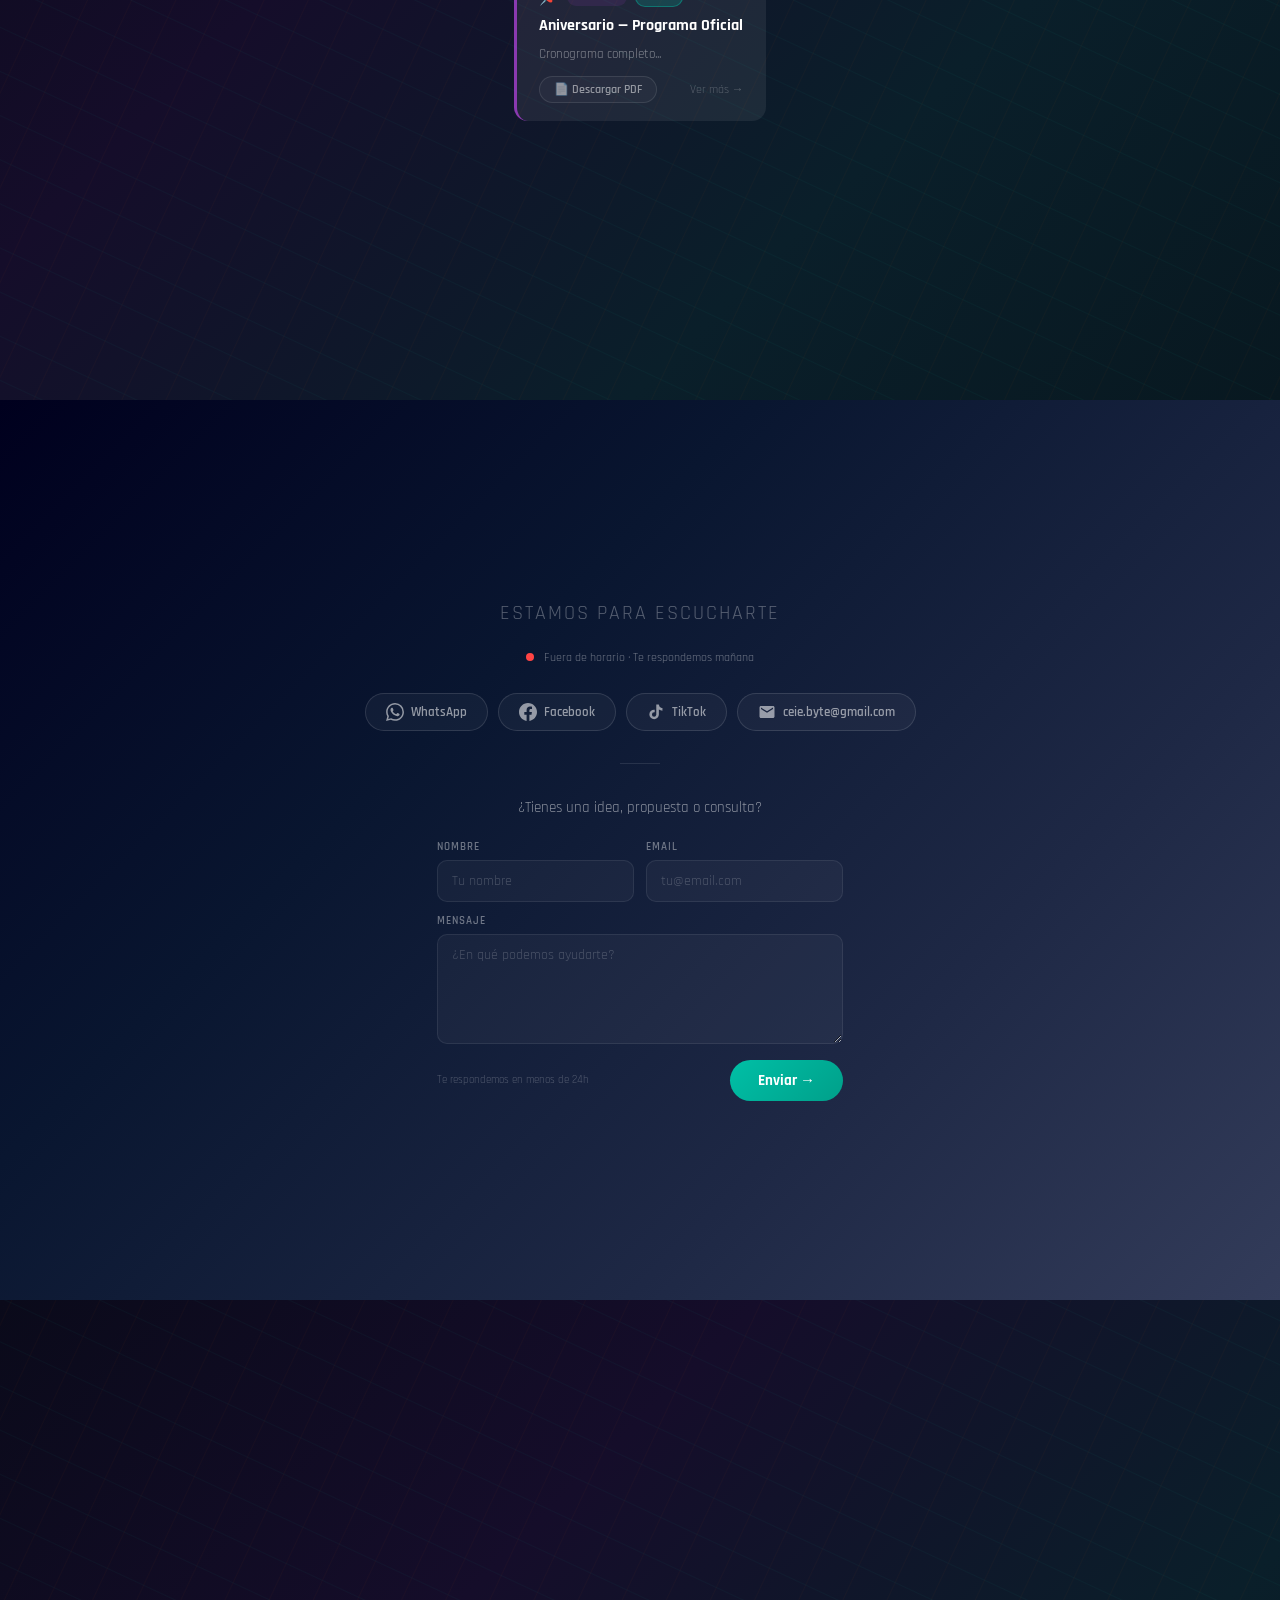
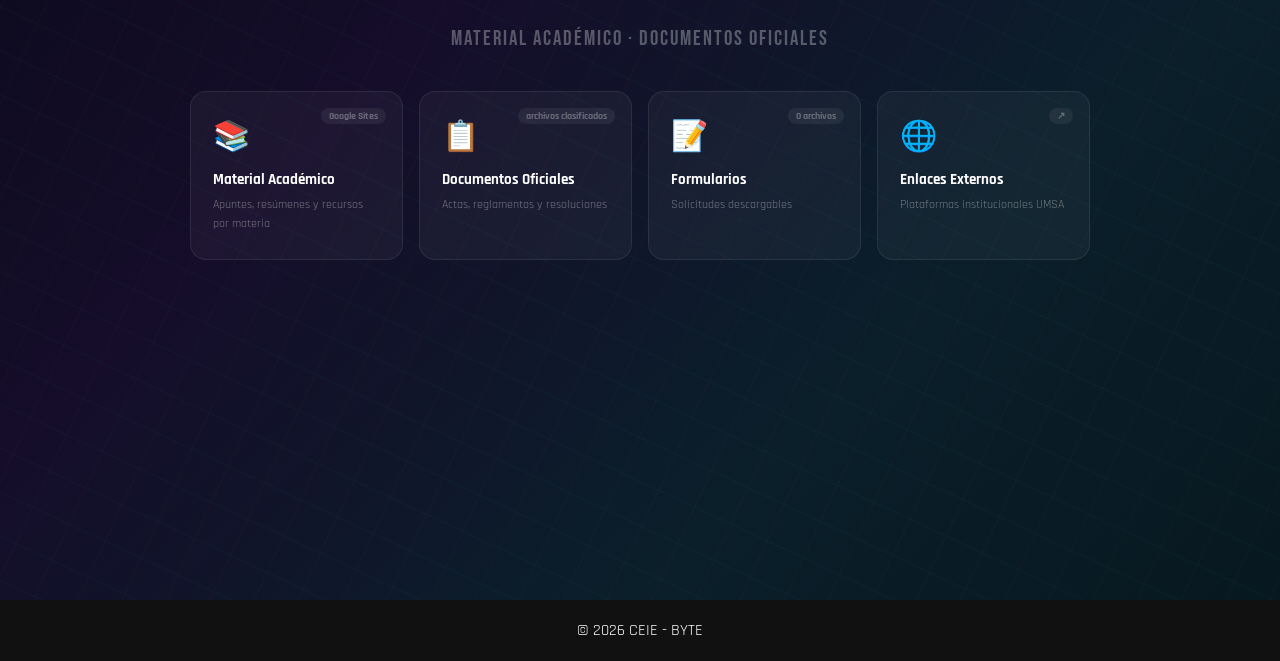
==== commit fdfc013b: "Contactos, casi terminado" ====
--- a/index.html
+++ b/index.html
@@ -218,23 +218,54 @@
 
   <!-- Redes sociales -->
 <div class="redes">
-  <a class="red-btn whatsapp" href="https://wa.me/591TUNUMERO" target="_blank" rel="noopener noreferrer">
+
+  <div class="whatsapp-wrap">
+  <button class="red-btn whatsapp" onclick="toggleWhatsapp()">
     <svg width="18" height="18" viewBox="0 0 24 24" fill="currentColor"><path d="M17.472 14.382c-.297-.149-1.758-.867-2.03-.967-.273-.099-.471-.148-.67.15-.197.297-.767.966-.94 1.164-.173.199-.347.223-.644.075-.297-.15-1.255-.463-2.39-1.475-.883-.788-1.48-1.761-1.653-2.059-.173-.297-.018-.458.13-.606.134-.133.298-.347.446-.52.149-.174.198-.298.298-.497.099-.198.05-.371-.025-.52-.075-.149-.669-1.612-.916-2.207-.242-.579-.487-.5-.669-.51-.173-.008-.371-.01-.57-.01-.198 0-.52.074-.792.372-.272.297-1.04 1.016-1.04 2.479 0 1.462 1.065 2.875 1.213 3.074.149.198 2.096 3.2 5.077 4.487.709.306 1.262.489 1.694.625.712.227 1.36.195 1.871.118.571-.085 1.758-.719 2.006-1.413.248-.694.248-1.289.173-1.413-.074-.124-.272-.198-.57-.347m-5.421 7.403h-.004a9.87 9.87 0 01-5.031-1.378l-.361-.214-3.741.982.998-3.648-.235-.374a9.86 9.86 0 01-1.51-5.26c.001-5.45 4.436-9.884 9.888-9.884 2.64 0 5.122 1.03 6.988 2.898a9.825 9.825 0 012.893 6.994c-.003 5.45-4.437 9.884-9.885 9.884m8.413-18.297A11.815 11.815 0 0012.05 0C5.495 0 .16 5.335.157 11.892c0 2.096.547 4.142 1.588 5.945L.057 24l6.305-1.654a11.882 11.882 0 005.683 1.448h.005c6.554 0 11.89-5.335 11.893-11.893a11.821 11.821 0 00-3.48-8.413z"/></svg>
     WhatsApp
-  </a>
-<a class="red-btn facebook" href="https://facebook.com/TUPAGINA" target="_blank" rel="noopener noreferrer">
+  </button>
+
+  <div class="whatsapp-dropdown" id="whatsappDropdown">
+
+    <div class="wa-item has-sub">
+      <span>Secretaría Ejecutiva <span class="wa-arrow">›</span></span>
+      <div class="wa-submenu">
+        <a href="https://wa.me/591NUMERO1?text=Hola CEIE-BYTE!" target="_blank" rel="noopener noreferrer">Secretario/a 1</a>
+        <a href="https://wa.me/591NUMERO2?text=Hola CEIE-BYTE!" target="_blank" rel="noopener noreferrer">Secretario/a 2</a>
+      </div>
+    </div>
+
+    <div class="wa-item has-sub">
+      <span>Consejo Facultativo <span class="wa-arrow">›</span></span>
+      <div class="wa-submenu">
+        <a href="https://wa.me/591NUMERO3?text=Hola CEIE-BYTE!" target="_blank" rel="noopener noreferrer">Consejero/a 1</a>
+        <a href="https://wa.me/591NUMERO4?text=Hola CEIE-BYTE!" target="_blank" rel="noopener noreferrer">Consejero/a 2</a>
+      </div>
+    </div>
+
+    <div class="wa-item has-sub">
+      <span>Consejo de Carrera <span class="wa-arrow">›</span></span>
+      <div class="wa-submenu">
+        <a href="https://wa.me/591NUMERO5?text=Hola CEIE-BYTE!" target="_blank" rel="noopener noreferrer">Consejero/a 1</a>
+        <a href="https://wa.me/591NUMERO6?text=Hola CEIE-BYTE!" target="_blank" rel="noopener noreferrer">Consejero/a 2</a>
+      </div>
+    </div>
+
+  </div>
+</div>
+<a class="red-btn facebook" href="https://www.facebook.com/profile.php?id=61583890154308" target="_blank" rel="noopener noreferrer">
   <svg width="18" height="18" viewBox="0 0 24 24" fill="currentColor">
     <path d="M24 12.073c0-6.627-5.373-12-12-12s-12 5.373-12 12c0 5.99 4.388 10.954 10.125 11.854v-8.385H7.078v-3.47h3.047V9.43c0-3.007 1.792-4.669 4.533-4.669 1.312 0 2.686.235 2.686.235v2.953H15.83c-1.491 0-1.956.925-1.956 1.874v2.25h3.328l-.532 3.47h-2.796v8.385C19.612 23.027 24 18.062 24 12.073z"/>
   </svg>
   Facebook
 </a>
-<a class="red-btn tiktok" href="https://tiktok.com/@TUPERFIL" target="_blank" rel="noopener noreferrer">
+<a class="red-btn tiktok" href="https://www.tiktok.com/@byte_etn" target="_blank" rel="noopener noreferrer">
   <svg width="18" height="18" viewBox="0 0 24 24" fill="currentColor">
     <path d="M19.59 6.69a4.83 4.83 0 01-3.77-4.25V2h-3.45v13.67a2.89 2.89 0 01-2.88 2.5 2.89 2.89 0 01-2.89-2.89 2.89 2.89 0 012.89-2.89c.28 0 .54.04.79.1V9.01a6.33 6.33 0 00-.79-.05 6.34 6.34 0 00-6.34 6.34 6.34 6.34 0 006.34 6.34 6.34 6.34 0 006.33-6.34V8.69a8.18 8.18 0 004.78 1.52V6.76a4.85 4.85 0 01-1.01-.07z"/>
   </svg>
   TikTok
 </a>
-  <a class="red-btn email" href="mailto:ceie.byte@gmail.com">
+  <a class="red-btn email" href="https://mail.google.com/mail/u/4/#inbox">
     <svg width="18" height="18" viewBox="0 0 24 24" fill="currentColor"><path d="M20 4H4c-1.1 0-2 .9-2 2v12c0 1.1.9 2 2 2h16c1.1 0 2-.9 2-2V6c0-1.1-.9-2-2-2zm0 4l-8 5-8-5V6l8 5 8-5v2z"/></svg>
     ceie.byte@gmail.com
   </a>
@@ -276,42 +307,60 @@
 
   <div class="recursos-grid">
 
-    <a class="rec-card material" href="recursos/material/">
-      <span class="rec-count">8 archivos</span>
+    <a class="rec-card material" href="https://sites.google.com/view/byte-etn/inicio/" target="_blank" rel="noopener noreferrer">
+      <span class="rec-count">Google Sites</span>
       <span class="rec-icon">📚</span>
       <div class="rec-name">Material Académico</div>
       <div class="rec-desc">Apuntes, resúmenes y recursos por materia</div>
     </a>
 
-    <a class="rec-card laboratorio" href="recursos/laboratorio/">
-      <span class="rec-count">5 archivos</span>
-      <span class="rec-icon">🔬</span>
-      <div class="rec-name">Guías de Laboratorio</div>
-      <div class="rec-desc">Procedimientos y protocolos</div>
-    </a>
-
-    <a class="rec-card documentos" href="recursos/documentos/">
-      <span class="rec-count">3 archivos</span>
+    <a class="rec-card documentos" href="https://drive.google.com/drive/folders/1Kfk3_6axCxlPfTsl-pSoNhYMB1xC2EA7?usp=drive_link" target="_blank" rel="noopener noreferrer">
+      <span class="rec-count">archivos clasificados</span>
       <span class="rec-icon">📋</span>
       <div class="rec-name">Documentos Oficiales</div>
       <div class="rec-desc">Actas, reglamentos y resoluciones</div>
     </a>
 
-    <a class="rec-card formularios" href="recursos/formularios/">
-      <span class="rec-count">4 archivos</span>
+    <a class="rec-card formularios" href="https://drive.google.com/drive/folders/1kMTaYw1Mpd1wBgQm6Kt2LmTQEwRUV32j?usp=sharing" target="_blank" rel="noopener noreferrer">
+      <span class="rec-count">0 archivos</span>
       <span class="rec-icon">📝</span>
       <div class="rec-name">Formularios</div>
       <div class="rec-desc">Solicitudes descargables</div>
     </a>
 
-    <a class="rec-card externo" href="https://..." target="_blank">
-      <span class="rec-count">↗</span>
-      <span class="rec-icon">🌐</span>
-      <div class="rec-name">Enlaces Externos</div>
-      <div class="rec-desc">Plataformas institucionales UMSA</div>
-    </a>
-
-  </div>
+<div class="rec-card externo" id="cardExterno" onclick="toggleExterno()">
+  <span class="rec-count" id="externoArrow">↗</span>
+  <span class="rec-icon">🌐</span>
+  <div class="rec-name">Enlaces Externos</div>
+  <div class="rec-desc">Plataformas institucionales UMSA</div>
+</div>
+  </div>
+  <!-- Dropdown — va justo después de la card, fuera del grid -->
+<div class="externo-dropdown" id="externoDropdown">
+  <div class="externo-grupo">
+    <div class="externo-grupo-title">🏛 Institucional</div>
+    <a href="https://www.umsa.bo" target="_blank" rel="noopener noreferrer">
+      <span>Portal UMSA</span><span class="ext-arrow">↗</span>
+    </a>
+    <a href="https://miing.umsa.edu.bo/" target="_blank" rel="noopener noreferrer">
+      <span>Facultad de Ingeniería</span><span class="ext-arrow">↗</span>
+    </a>
+  </div>
+
+  <div class="externo-grupo">
+    <div class="externo-grupo-title">📊 Académico</div>
+    <a href="https://siiga.umsa.edu.bo/academico/" target="_blank" rel="noopener noreferrer">
+      <span>SIIGA NOTAS — Ver notas</span><span class="ext-arrow">↗</span>
+    </a>
+    <a href="https://inscripciones.umsa.edu.bo/" target="_blank" rel="noopener noreferrer">
+      <span>SIIGA INSCRIPCIONES — Inscripción</span><span class="ext-arrow">↗</span>
+    </a>
+    <a href="https://matriculacion.umsa.bo/matriculacion/authentication/login" target="_blank" rel="noopener noreferrer">
+      <span>Matriculación UMSA</span><span class="ext-arrow">↗</span>
+    </a>
+  </div>
+
+</div>
 </section>
 
 <footer>
--- a/styles.css
+++ b/styles.css
@@ -763,15 +763,9 @@
   position: relative;
   overflow: hidden;
 }
-.contacto h2 {
-  font-family: 'Bebas Neue', sans-serif;
-  font-size: 36px;
-  letter-spacing: 3px;
-  text-align: center;
-  margin-bottom: 4px;
-}
+
 .contacto .sec-sub {
-  font-size: 11px;
+  font-size: 20px;
   letter-spacing: 2px;
   text-transform: uppercase;
   color: rgba(255,255,255,0.3);
@@ -782,7 +776,7 @@
   display: flex;
   align-items: center;
   justify-content: center;
-  gap: 8px;
+  gap: 10px;
   margin-bottom: 28px;
 }
 .estado-dot {
@@ -824,6 +818,90 @@
 .red-btn.tiktok:hover { border-color:#e1306c; color:#e1306c; box-shadow:0 0 14px rgba(225,48,108,0.25); }
 .red-btn.facebook:hover  { border-color:#1877f2; color:#1877f2; box-shadow:0 0 14px rgba(24,119,242,0.25); }
 .red-btn.email:hover     { border-color:var(--turquesa); color:var(--turquesa); box-shadow:0 0 14px rgba(0,191,166,0.25); }
+.whatsapp-wrap {
+  position: relative;
+  display: inline-block;
+}
+.whatsapp-dropdown {
+  position: absolute;
+  top: 110%;
+  left: 0;
+  background: rgba(10,5,25,0.97);
+  backdrop-filter: blur(16px);
+  border: 0.5px solid rgba(37,211,102,0.3);
+  border-radius: 12px;
+  overflow: visible;
+  max-height: 0;
+  opacity: 0;
+  pointer-events: none;
+  transition: max-height 0.3s ease, opacity 0.3s ease;
+  min-width: 210px;
+  z-index: 100;
+}
+.whatsapp-dropdown.open {
+  max-height: 300px;
+  opacity: 1;
+  pointer-events: auto;
+}
+
+/* Item con submenú */
+.wa-item {
+  position: relative;
+  padding: 12px 18px;
+  font-family: 'Rajdhani', sans-serif;
+  font-size: 14px; font-weight: 600;
+  color: rgba(255,255,255,0.7);
+  border-bottom: 0.5px solid rgba(255,255,255,0.05);
+  cursor: pointer;
+  transition: all 0.2s;
+  display: flex;
+  justify-content: space-between;
+  align-items: center;
+}
+.wa-item:last-child { border-bottom: none; }
+.wa-item:hover {
+  background: rgba(37,211,102,0.1);
+  color: #25d366;
+}
+.wa-arrow { font-size: 14px; opacity: 0.5; }
+
+/* Submenú */
+.wa-submenu {
+  position: absolute;
+  left: 100%;
+  top: 0;
+  background: rgba(10,5,25,0.97);
+  backdrop-filter: blur(16px);
+  border: 0.5px solid rgba(37,211,102,0.2);
+  border-radius: 12px;
+  min-width: 180px;
+  opacity: 0;
+  pointer-events: none;
+  transform: translateX(-8px);
+  transition: all 0.2s ease;
+  z-index: 101;
+}
+.wa-item:hover .wa-submenu {
+  opacity: 1;
+  pointer-events: auto;
+  transform: translateX(4px);
+}
+.wa-submenu a {
+  display: block;
+  padding: 11px 16px;
+  font-family: 'Rajdhani', sans-serif;
+  font-size: 13px; font-weight: 600;
+  color: rgba(255,255,255,0.65);
+  text-decoration: none;
+  border-bottom: 0.5px solid rgba(255,255,255,0.05);
+  transition: all 0.2s;
+}
+.wa-submenu a:last-child { border-bottom: none; }
+.wa-submenu a:hover {
+  background: rgba(37,211,102,0.1);
+  color: #25d366;
+  padding-left: 20px;
+}
 .divider { width:40px; height:1px; background:rgba(255,255,255,0.1); margin:0 auto 32px; }
 .form-wrap  { max-width: 480px; margin: 0 auto; }
 .form-row   { display:flex; gap:12px; margin-bottom:12px; }
@@ -898,13 +976,10 @@
   top: -50%; left: -50%;
   pointer-events: none;
 }
-.recursos h2 {
+
+.recursos .sec-sub {
   font-family: 'Bebas Neue', sans-serif;
-  font-size: 36px; letter-spacing: 3px;
-  text-align: center; margin-bottom: 4px;
-}
-.recursos .sec-sub {
-  font-size: 11px; letter-spacing: 2px;
+  font-size: 21px; letter-spacing: 2px;
   text-transform: uppercase;
   color: rgba(255,255,255,0.3);
   text-align: center; margin-bottom: 40px;
@@ -942,14 +1017,12 @@
 
 /* Color de línea superior por categoría */
 .rec-card.material::before    { background: var(--turquesa); }
-.rec-card.laboratorio::before { background: var(--naranja); }
 .rec-card.documentos::before  { background: #8a39b0; }
 .rec-card.formularios::before { background: #ffc800; }
 .rec-card.externo::before     { background: #1877f2; }
 
 /* Sombra al hover por categoría */
 .rec-card.material:hover    { box-shadow: 0 12px 40px rgba(0,191,166,0.15); }
-.rec-card.laboratorio:hover { box-shadow: 0 12px 40px rgba(255,111,0,0.15); }
 .rec-card.documentos:hover  { box-shadow: 0 12px 40px rgba(138,57,176,0.15); }
 .rec-card.formularios:hover { box-shadow: 0 12px 40px rgba(255,200,0,0.12); }
 .rec-card.externo:hover     { box-shadow: 0 12px 40px rgba(24,119,242,0.15); }
@@ -972,6 +1045,52 @@
 @media (max-width: 480px) {
   .recursos-grid { grid-template-columns: 1fr; }
 }
+/** DROPDOWN para enlaces externos*/
+.externo-dropdown {
+  max-width: 900px;
+  margin: 12px auto 0;
+  background: rgba(255,255,255,0.04);
+  border: 1px solid rgba(24,119,242,0.2);
+  border-radius: 14px;
+  overflow: hidden;
+  max-height: 0;
+  transition: max-height 0.4s ease, opacity 0.3s ease;
+  opacity: 0;
+  pointer-events: none;
+}
+.externo-dropdown.open {
+  max-height: 400px;
+  opacity: 1;
+  pointer-events: auto;
+}
+.externo-grupo {
+  padding: 16px 20px;
+  border-bottom: 0.5px solid rgba(255,255,255,0.06);
+}
+.externo-grupo:last-child { border-bottom: none; }
+.externo-grupo-title {
+  font-size: 11px; font-weight: 700;
+  letter-spacing: 2px; text-transform: uppercase;
+  color: rgba(255,255,255,0.3);
+  margin-bottom: 10px;
+}
+.externo-grupo a {
+  display: flex; justify-content: space-between; align-items: center;
+  padding: 10px 14px; border-radius: 10px;
+  text-decoration: none;
+  color: rgba(255,255,255,0.65);
+  font-size: 14px; font-weight: 600;
+  transition: all 0.3s;
+  margin-bottom: 4px;
+}
+.externo-grupo a:hover {
+  background: rgba(24,119,242,0.1);
+  color: #fff;
+  transform: translateX(4px);
+}
+.ext-arrow { font-size: 12px; color: rgba(255,255,255,0.25); }
+.rec-card.externo { cursor: pointer; }
+.rec-card.externo.open { border-color: rgba(24,119,242,0.4); }
 /* ========== 13. MEDIA QUERIES (RESPONSIVE) ========== */
 
 /* ── Tablet grande (769px - 1024px) ── */
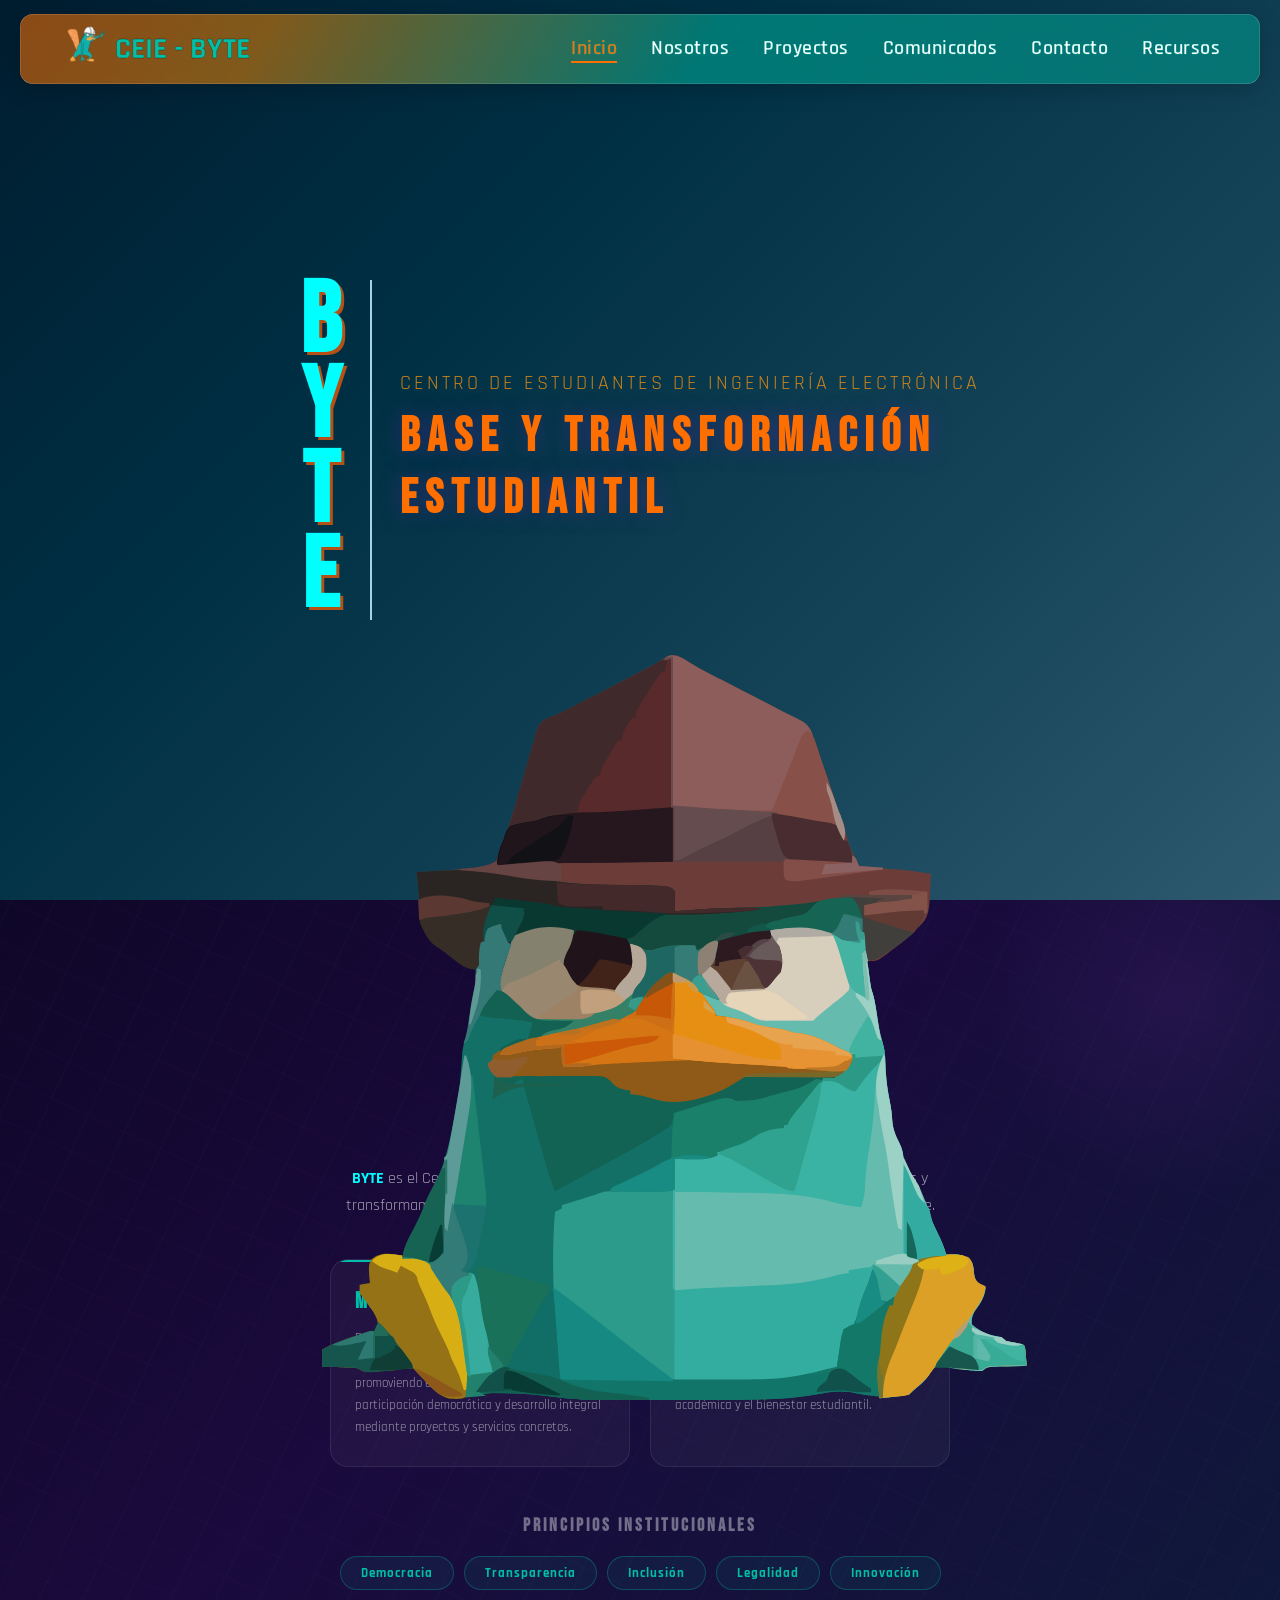
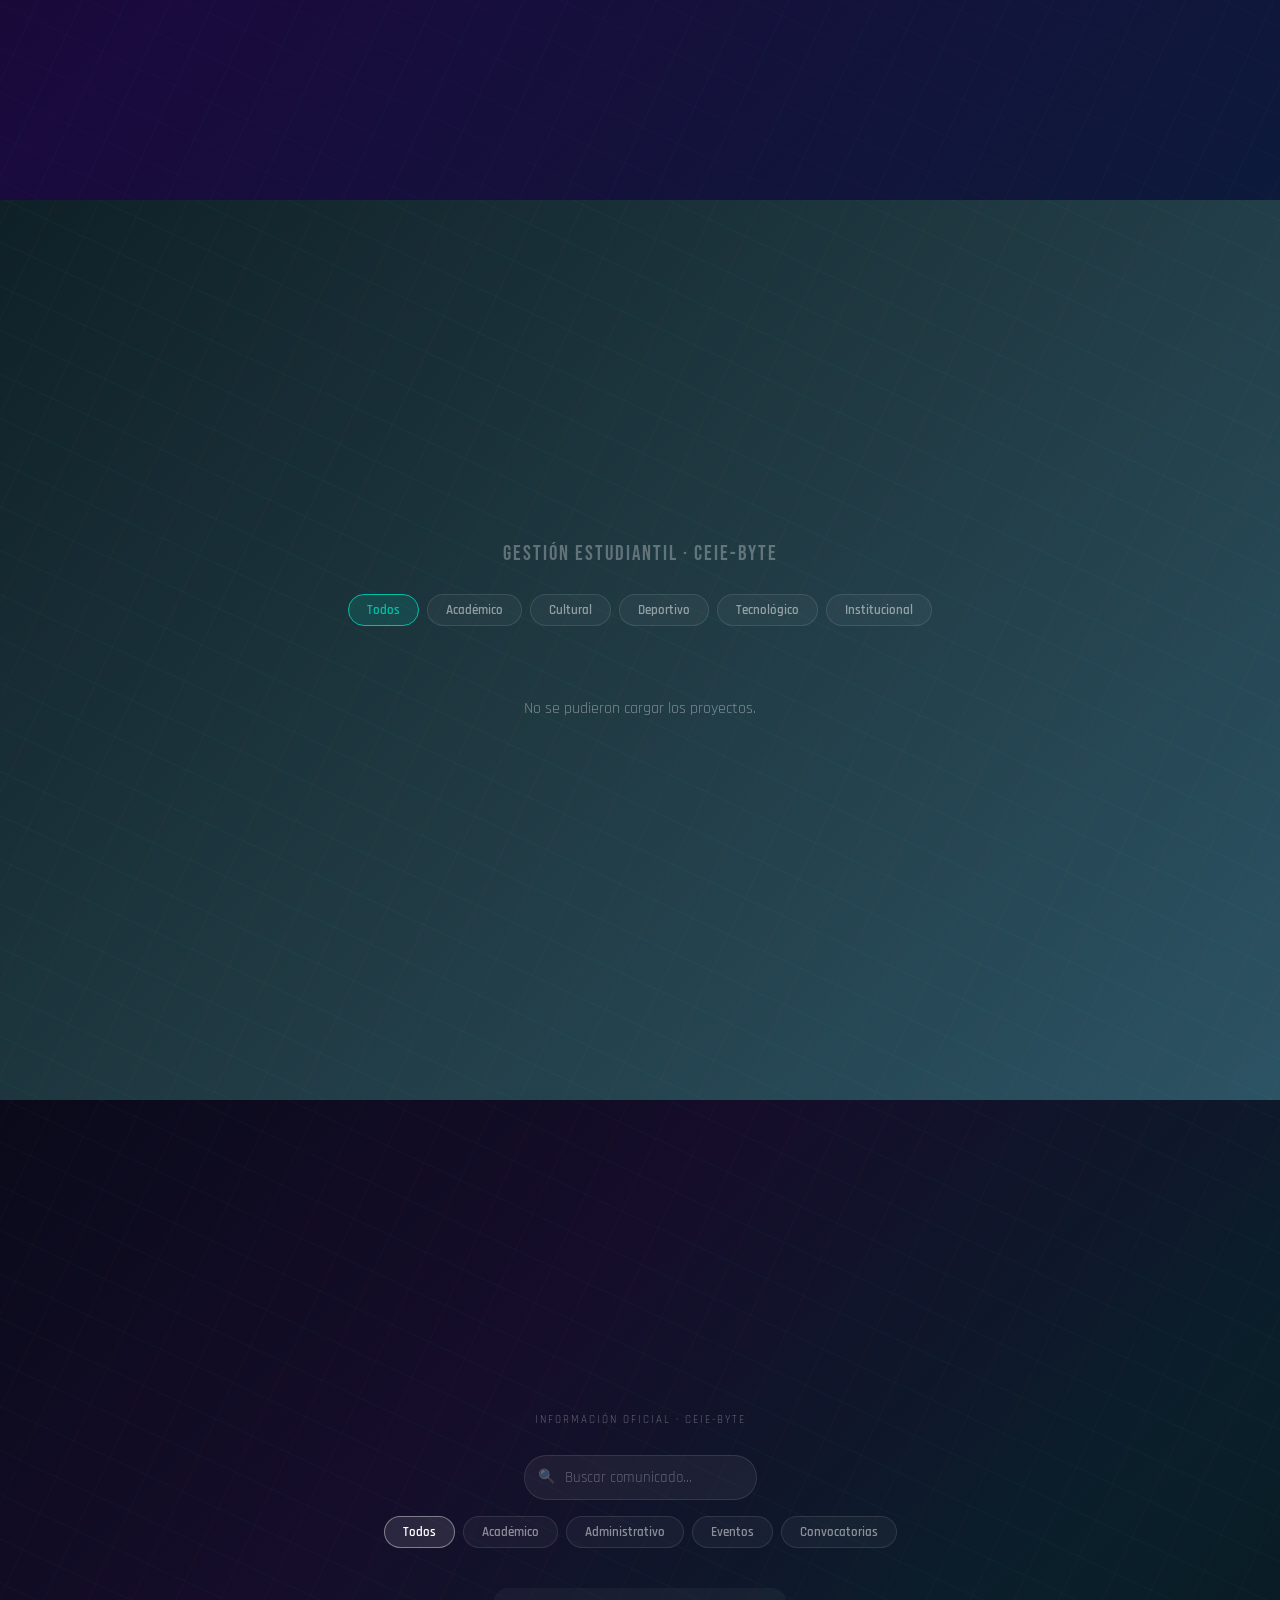
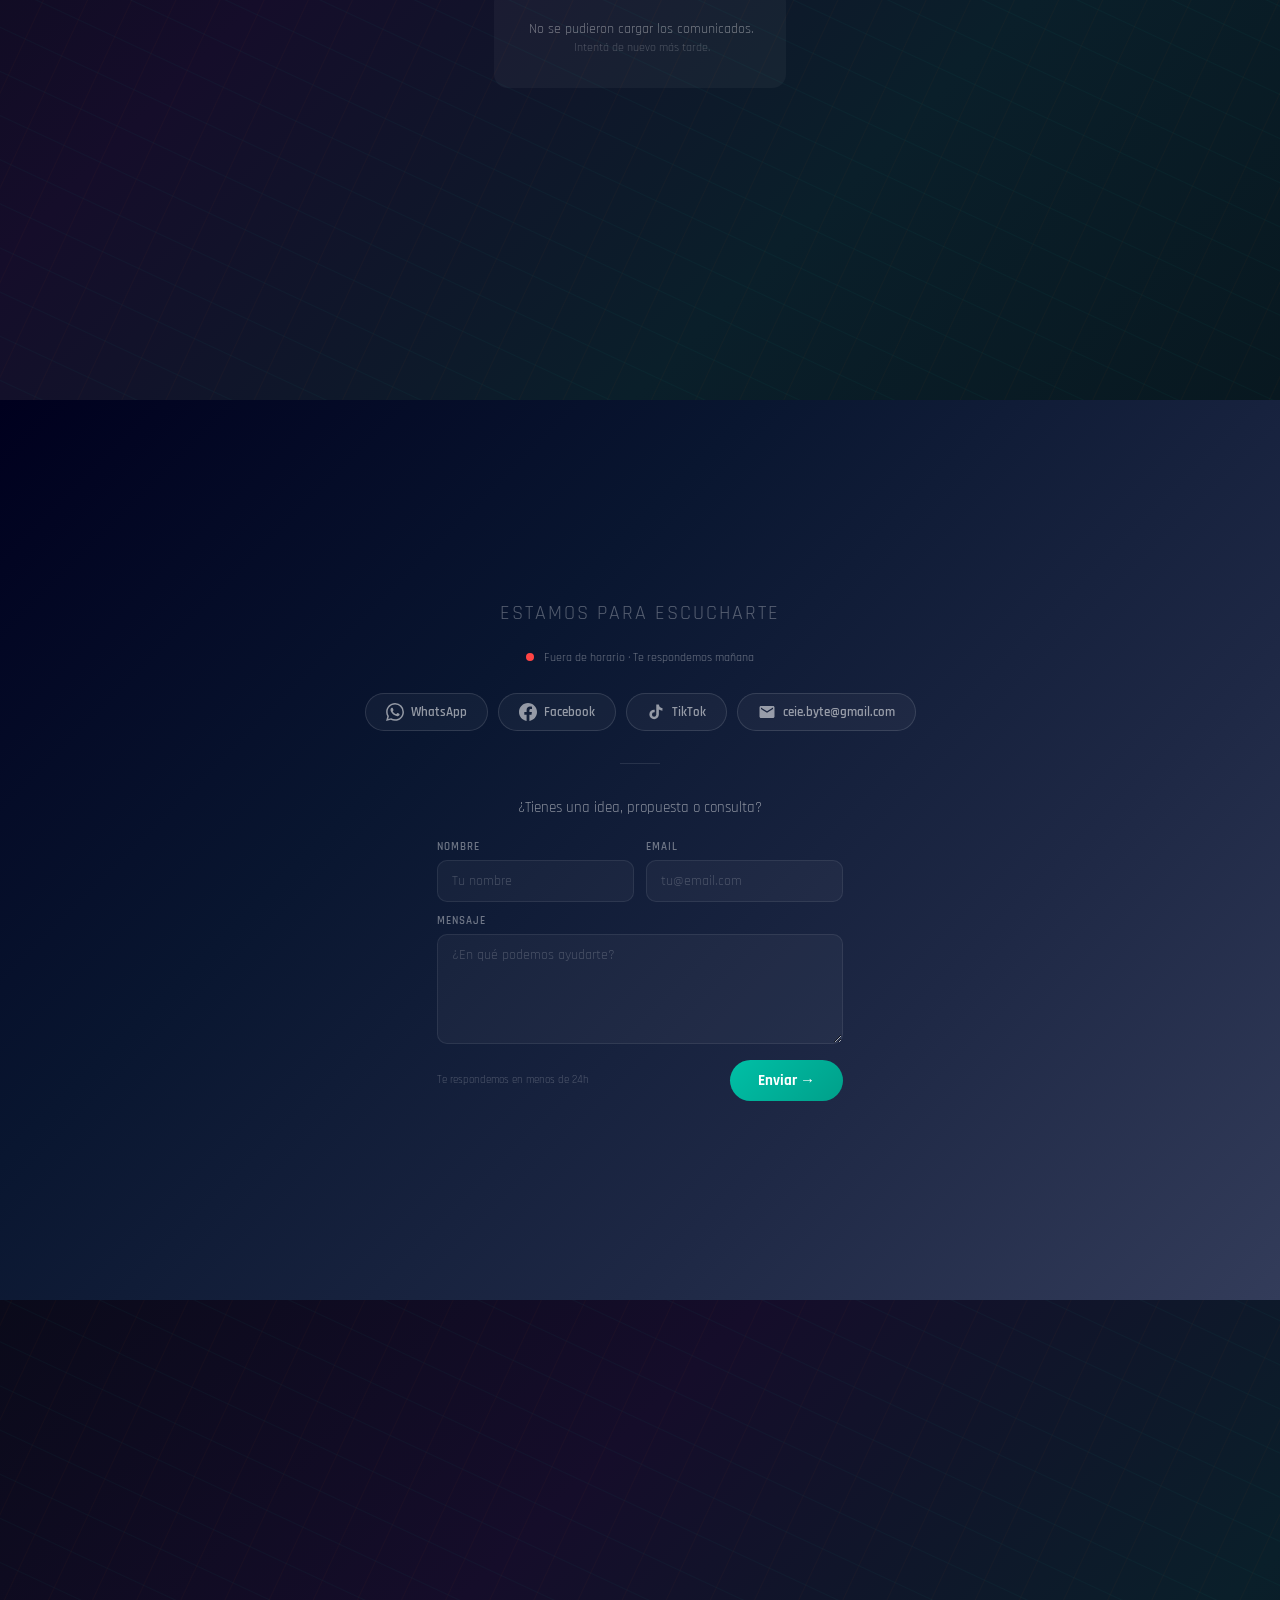
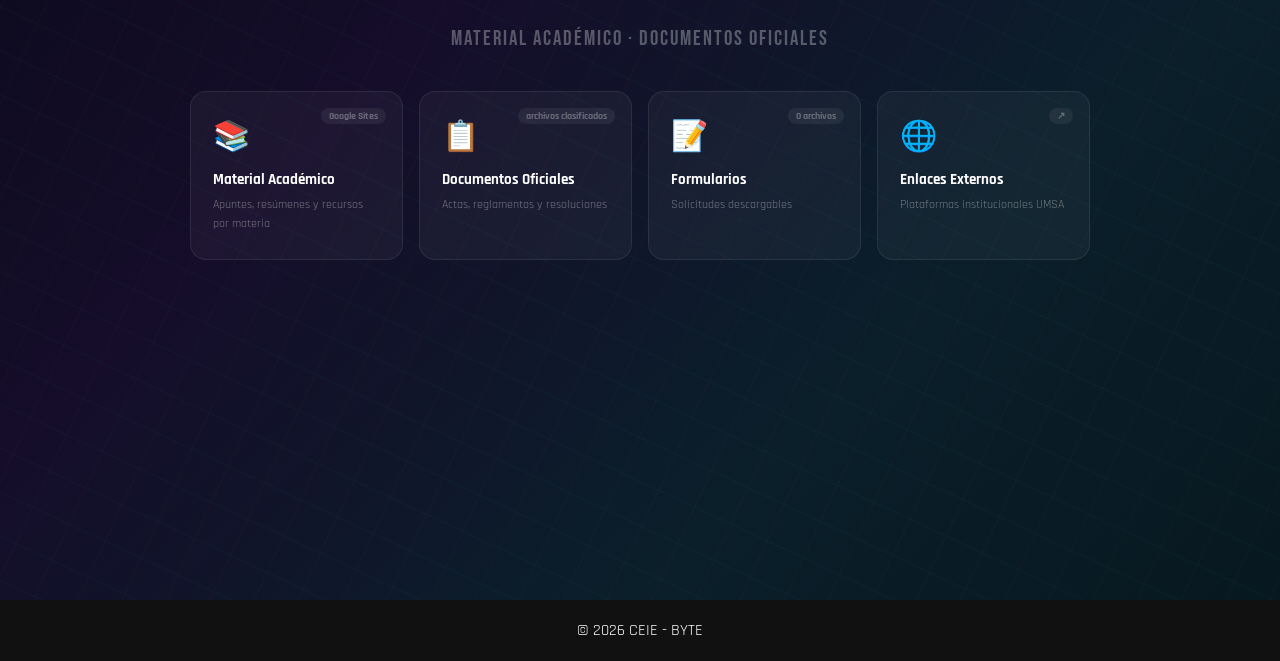
==== commit 42a5f1ff: "90 porciento de la pagina proyectos" ====
--- a/index.html
+++ b/index.html
@@ -98,70 +98,21 @@
 </section>
 
 <section id="proyectos" class="section proyectos">
-  <div class="proyectos-container">
-
-    <!-- Cards lado a lado -->
-    <div class="proyectos-cards">
-
-      <!-- Card fija -->
-      <div class="proyecto-card fijo">
-        <h3>Aniversario de la Carrera</h3>
-        <span class="status status-active">En ejecución</span>
-        <p>Evento central de la gestión. Incluye seminarios técnicos,
-        actividades deportivas, integración estudiantil y feria tecnológica.</p>
-        <div class="progress">
-        <div class="progress-bar" style="width: 10%;"></div>
-        </div>
-        <button>Ver más</button>
-      </div>
-
-      <!-- Card dinámica -->
-      <div class="proyecto-card dinamico" id="proyecto-dinamico">
-        <h3>Seminarios Técnicos</h3>
-        <span class="status status-active">En ejecución</span>
-        <p>Ciclo de conferencias con docentes y profesionales invitados
-        enfocados en innovación electrónica y tecnología aplicada.</p>
-        <div class="progress">
-        <div class="progress-bar" style="width: 50%;"></div>
-        </div>
-        <button>Ver más</button>
-      </div>
-
-    </div>
-
-    <!-- Mini-cards ABAJO — solo este bloque, borra el otro -->
-    <div class="proyectos-tabs">
-    <div class="mini-card active"
-        data-title="Seminarios Técnicos"
-        data-text="Ciclo de conferencias con docentes y profesionales invitados enfocados en innovación electrónica y tecnología aplicada."
-        data-status="active"
-        data-progress="20">
-      Seminarios
-    </div>
-      <div class="mini-card"
-      data-title="Torneos Deportivos"
-      data-text="Competencias internas e interfacultativas para fortalecer integración y bienestar estudiantil."
-      data-status="active"
-      data-progress="40">
-      Deportes
-    </div>
-    <div class="mini-card"
-        data-title="Feria Tecnológica"
-        data-text="Exposición de proyectos electrónicos, automatización y desarrollo tecnológico estudiantil."
-        data-status="soon"
-        data-progress="0">
-      Tecnología
-    </div>
-    <div class="mini-card"
-        data-title="Cultura e Integración"
-        data-text="Actividades culturales, concursos y espacios de integración universitaria."
-        data-status="soon"
-        data-progress="0">
-      Cultura
-    </div>
-    </div>
-
-  </div>
+  <p class="sec-sub">Gestión estudiantil · CEIE-BYTE</p>
+
+  <!-- Filtros -->
+  <div class="proy-filtros" id="proyFiltros">
+    <button class="proy-filtro on" data-f="todos">Todos</button>
+    <button class="proy-filtro" data-f="academico">Académico</button>
+    <button class="proy-filtro" data-f="cultural">Cultural</button>
+    <button class="proy-filtro" data-f="deportivo">Deportivo</button>
+    <button class="proy-filtro" data-f="tecnologico">Tecnológico</button>
+    <button class="proy-filtro" data-f="institucional">Institucional</button>
+  </div>
+
+  <!-- Contenedor SPA -->
+  <div id="proyectosContainer"></div>
+
 </section>
 
 <section id="comunicados" class="section comunicados">
@@ -370,7 +321,9 @@
     <div class="perry-peek" id="perry">
     <img src="img/peripol.svg" alt="Perry">
 </div>
+<div id="modalOverlay"></div>
 <script src="script.js"></script>
-
+<script src="comunicados.js"></script>
+<script src="proyectos.js"></script>
 </body>
 </html>
--- a/styles.css
+++ b/styles.css
@@ -557,6 +557,304 @@
 .card:hover {
     transform: translateY(-10px);
 }
+/* ── PROYECTOS SPA ── */
+.proyectos .sec-sub {
+  font-family: 'Bebas Neue', sans-serif;
+  font-size: 21px;
+  letter-spacing: 2px;
+  color: rgba(255,255,255,0.3);
+  text-align: center;
+  margin-bottom: 28px;
+}
+
+/* Filtros */
+.proy-filtros {
+  display: flex;
+  justify-content: center;
+  gap: 8px;
+  flex-wrap: wrap;
+  margin-bottom: 32px;
+}
+.proy-filtro {
+  padding: 7px 18px;
+  border-radius: 20px;
+  border: 1px solid rgba(255,255,255,0.1);
+  background: rgba(255,255,255,0.04);
+  color: rgba(255,255,255,0.5);
+  font-family: 'Rajdhani', sans-serif;
+  font-size: 13px;
+  font-weight: 600;
+  cursor: pointer;
+  transition: all 0.3s;
+}
+.proy-filtro:hover {
+  color: #fff;
+  border-color: rgba(255,255,255,0.3);
+}
+.proy-filtro.on {
+  background: rgba(0,191,166,0.15);
+  border-color: var(--turquesa);
+  color: var(--turquesa);
+}
+
+/* Grid */
+.projects-grid {
+  display: grid;
+  grid-template-columns: repeat(auto-fit, minmax(280px, 1fr));
+  gap: 24px;
+  max-width: 960px;
+  margin: 0 auto;
+  padding: 0 20px;
+  width: 100%;
+}
+
+/* Card */
+.proy-card {
+  background: rgba(255,255,255,0.04);
+  border: 1px solid rgba(255,255,255,0.08);
+  border-radius: 18px;
+  overflow: hidden;
+  cursor: pointer;
+  transition: transform 0.3s ease, box-shadow 0.3s ease, border-color 0.3s ease;
+  opacity: 0;
+}
+.proy-card:hover {
+  transform: translateY(-8px);
+  box-shadow: 0 16px 40px rgba(0,0,0,0.3);
+  border-color: rgba(0,191,166,0.3);
+}
+
+/* Imagen */
+.proy-img {
+  width: 100%;
+  height: 180px;
+  background-size: cover;
+  background-position: center;
+  background-color: rgba(255,255,255,0.04);
+}
+.proy-img-placeholder {
+  display: flex;
+  align-items: center;
+  justify-content: center;
+  background: linear-gradient(135deg, rgba(0,191,166,0.15), rgba(255,111,0,0.1));
+}
+.proy-img-placeholder span {
+  font-family: 'Bebas Neue', sans-serif;
+  font-size: 64px;
+  color: rgba(255,255,255,0.15);
+}
+
+/* Body */
+.proy-card-body {
+  padding: 20px;
+  display: flex;
+  flex-direction: column;
+  gap: 10px;
+}
+.proy-card-top {
+  display: flex;
+  align-items: center;
+  gap: 8px;
+  flex-wrap: wrap;
+}
+.proy-titulo {
+  font-family: 'Bebas Neue', sans-serif;
+  font-size: 22px;
+  letter-spacing: 1px;
+  color: #fff;
+  line-height: 1.2;
+}
+.proy-desc {
+  font-size: 13px;
+  color: rgba(255,255,255,0.5);
+  line-height: 1.6;
+}
+.proy-categoria {
+  font-size: 11px;
+  color: rgba(255,255,255,0.3);
+  text-transform: uppercase;
+  letter-spacing: 1px;
+}
+.proy-fecha {
+  font-size: 11px;
+  color: rgba(255,255,255,0.3);
+  margin-left: auto;
+}
+
+/* Badges de estado */
+.proy-badge {
+  font-size: 11px;
+  font-weight: 700;
+  padding: 3px 10px;
+  border-radius: 20px;
+  letter-spacing: 0.5px;
+}
+.estado-activo {
+  background: rgba(0,200,80,0.15);
+  color: #00c850;
+  border: 1px solid rgba(0,200,80,0.3);
+}
+.estado-ejecucion {
+  background: rgba(255,200,0,0.15);
+  color: #ffc800;
+  border: 1px solid rgba(255,200,0,0.3);
+}
+.estado-finalizado {
+  background: rgba(150,150,150,0.15);
+  color: #999;
+  border: 1px solid rgba(150,150,150,0.3);
+}
+
+/* Progreso */
+.proy-progress-wrap {
+  display: flex;
+  align-items: center;
+  gap: 10px;
+}
+.proy-progress-bar {
+  flex: 1;
+  height: 6px;
+  background: rgba(255,255,255,0.08);
+  border-radius: 10px;
+  overflow: hidden;
+}
+.proy-progress-fill {
+  height: 100%;
+  background: linear-gradient(90deg, var(--naranja), var(--turquesa));
+  border-radius: 10px;
+  transition: width 1s ease;
+}
+.proy-progress-num {
+  font-size: 12px;
+  font-weight: 700;
+  color: rgba(255,255,255,0.4);
+  min-width: 32px;
+  text-align: right;
+}
+
+/* Botón */
+.proy-btn {
+  background: transparent;
+  border: 1px solid rgba(0,191,166,0.3);
+  color: var(--turquesa);
+  padding: 9px 20px;
+  border-radius: 25px;
+  font-family: 'Rajdhani', sans-serif;
+  font-size: 13px;
+  font-weight: 700;
+  cursor: pointer;
+  transition: all 0.3s;
+  align-self: flex-start;
+  margin-top: 4px;
+}
+.proy-btn:hover {
+  background: rgba(0,191,166,0.15);
+  border-color: var(--turquesa);
+  transform: translateX(4px);
+}
+
+/* Vista detalle */
+.proy-detalle {
+  max-width: 700px;
+  margin: 0 auto;
+  padding: 0 20px;
+}
+.proy-volver {
+  background: transparent;
+  border: 1px solid rgba(255,255,255,0.1);
+  color: rgba(255,255,255,0.5);
+  padding: 8px 18px;
+  border-radius: 20px;
+  font-family: 'Rajdhani', sans-serif;
+  font-size: 13px;
+  font-weight: 600;
+  cursor: pointer;
+  transition: all 0.3s;
+  margin-bottom: 24px;
+  display: inline-block;
+}
+.proy-volver:hover {
+  color: #fff;
+  border-color: rgba(255,255,255,0.3);
+  transform: translateX(-4px);
+}
+.proy-detalle-img {
+  width: 100%;
+  height: 260px;
+  background-size: cover;
+  background-position: center;
+  border-radius: 16px;
+  margin-bottom: 28px;
+}
+.proy-detalle-titulo {
+  font-family: 'Bebas Neue', sans-serif;
+  font-size: 38px;
+  letter-spacing: 2px;
+  color: #fff;
+  line-height: 1.1;
+  margin-bottom: 8px;
+}
+.proy-detalle-contenido {
+  font-size: 15px;
+  color: rgba(255,255,255,0.6);
+  line-height: 1.9;
+  margin-top: 16px;
+}
+.proy-detalle-body {
+  background: rgba(255,255,255,0.03);
+  border: 1px solid rgba(255,255,255,0.07);
+  border-radius: 18px;
+  padding: 28px;
+}
+
+/* Spinner */
+.proy-spinner {
+  width: 36px;
+  height: 36px;
+  border: 3px solid rgba(255,255,255,0.1);
+  border-top-color: var(--turquesa);
+  border-radius: 50%;
+  animation: spin 0.8s linear infinite;
+  margin: 0 auto;
+}
+@keyframes spin {
+  to { transform: rotate(360deg); }
+}
+
+/* Fade in */
+@keyframes fadeInUp {
+  from { opacity: 0; transform: translateY(16px); }
+  to   { opacity: 1; transform: translateY(0); }
+}
+.fade-in {
+  animation: fadeInUp 0.4s ease forwards;
+}
+.proy-card.fade-in {
+  animation: fadeInUp 0.4s ease forwards;
+}
+
+/* Skeleton */
+.proy-card.skeleton { pointer-events: none; }
+.skel-img {
+  background: linear-gradient(90deg,
+    rgba(255,255,255,0.04) 25%,
+    rgba(255,255,255,0.08) 50%,
+    rgba(255,255,255,0.04) 75%
+  );
+  background-size: 200% 100%;
+  animation: shimmer 1.4s infinite;
+}
+
+/* Responsive */
+@media (max-width: 768px) {
+  .projects-grid {
+    grid-template-columns: 1fr;
+    padding: 0 16px;
+  }
+  .proy-detalle-titulo { font-size: 28px; }
+  .proy-detalle-img    { height: 180px; }
+  .proy-detalle-body   { padding: 20px 16px; }
+}
 /* ── SECCIÓN COMUNICADOS ── */
 .comunicados {
   background: linear-gradient(135deg,#0a0a1a 0%,#150d2a 35%,#0a1f2a 70%,#081820 100%);
@@ -755,6 +1053,96 @@
   padding: 40px;
   color: rgba(255,255,255,0.25);
   font-size: 14px;
+}
+.skeleton { pointer-events: none; }
+
+.skel-line {
+  height: 12px;
+  border-radius: 6px;
+  background: linear-gradient(90deg,
+    rgba(255,255,255,0.05) 25%,
+    rgba(255,255,255,0.1)  50%,
+    rgba(255,255,255,0.05) 75%
+  );
+  background-size: 200% 100%;
+  animation: shimmer 1.4s infinite;
+  margin-bottom: 10px;
+}
+.skel-short  { width: 30%; }
+.skel-full   { width: 100%; height: 16px; }
+.skel-medium { width: 70%; }
+
+@keyframes shimmer {
+  0%   { background-position: 200% 0; }
+  100% { background-position: -200% 0; }
+}
+/* ── MODAL ── */
+#modalOverlay {
+  display: none;
+  position: fixed;
+  inset: 0;
+  background: rgba(0,0,0,0.7);
+  backdrop-filter: blur(6px);
+  z-index: 2000;
+  align-items: center;
+  justify-content: center;
+  padding: 20px;
+}
+#modalOverlay.open {
+  display: flex;
+}
+.modal-box {
+  background: linear-gradient(135deg, #0f0728, #1a0a3d);
+  border: 1px solid rgba(255,255,255,0.1);
+  border-radius: 20px;
+  padding: 32px;
+  max-width: 580px;
+  width: 100%;
+  max-height: 80vh;
+  overflow-y: auto;
+  position: relative;
+}
+.modal-header {
+  display: flex;
+  justify-content: space-between;
+  align-items: flex-start;
+  margin-bottom: 16px;
+}
+.modal-close {
+  background: rgba(255,255,255,0.08);
+  border: 1px solid rgba(255,255,255,0.1);
+  color: rgba(255,255,255,0.6);
+  width: 32px;
+  height: 32px;
+  border-radius: 50%;
+  cursor: pointer;
+  font-size: 14px;
+  transition: all 0.2s;
+  flex-shrink: 0;
+}
+.modal-close:hover {
+  background: rgba(255,255,255,0.15);
+  color: #fff;
+}
+.modal-titulo {
+  font-family: 'Bebas Neue', sans-serif;
+  font-size: 28px;
+  letter-spacing: 2px;
+  color: #fff;
+  margin-bottom: 20px;
+  line-height: 1.2;
+}
+.modal-contenido {
+  font-size: 15px;
+  color: rgba(255,255,255,0.65);
+  line-height: 1.8;
+}
+@media (max-width: 768px) {
+  .modal-box {
+    padding: 24px 18px;
+    max-height: 85vh;
+  }
+  .modal-titulo { font-size: 22px; }
 }
 /* ── CONTACTO ── */
 .contacto {
@@ -867,19 +1255,13 @@
 
 /* Submenú */
 .wa-submenu {
-  position: absolute;
-  left: 100%;
-  top: 0;
-  background: rgba(10,5,25,0.97);
-  backdrop-filter: blur(16px);
-  border: 0.5px solid rgba(37,211,102,0.2);
-  border-radius: 12px;
-  min-width: 180px;
-  opacity: 0;
-  pointer-events: none;
-  transform: translateX(-8px);
-  transition: all 0.2s ease;
-  z-index: 101;
+  display: none;
+  padding-left: 12px;
+  border-left: 2px solid rgba(37,211,102,0.2);
+  margin: 4px 0 4px 12px;
+}
+.wa-item.open .wa-submenu {
+  display: block;
 }
 .wa-item:hover .wa-submenu {
   opacity: 1;
@@ -1094,16 +1476,36 @@
 /* ========== 13. MEDIA QUERIES (RESPONSIVE) ========== */
 
 /* ── Tablet grande (769px - 1024px) ── */
-@media (min-width: 769px) and (max-width: 1024px) {
-  .ham-btn { display: block !important;}
-  .byte-vertical span { font-size: 75px; }
-  .hero h1            { font-size: 32px; letter-spacing: 4px; }
-  .card               { width: 220px; }
-}
-
+@media (min-width: 769px) {
+  .wa-submenu {
+    display: block;
+    position: absolute;
+    left: 100%;
+    top: 0;
+    padding-left: 0;
+    border-left: none;
+    margin: 0;
+    background: rgba(10,5,25,0.97);
+    backdrop-filter: blur(16px);
+    border: 0.5px solid rgba(37,211,102,0.2);
+    border-radius: 12px;
+    min-width: 180px;
+    opacity: 0;
+    pointer-events: none;
+    transform: translateX(-8px);
+    transition: all 0.2s ease;
+  }
+  .wa-item:hover .wa-submenu {
+    opacity: 1;
+    pointer-events: auto;
+    transform: translateX(4px);
+  }
+}
 /* ── Móvil (hasta 768px) ── */
 @media (max-width: 768px) {
   .ham-btn { display: block !important;}
+  .wa-arrow { transition: transform 0.2s ease; }
+  .wa-item.open .wa-arrow { transform: rotate(90deg); }
   /* Header — hamburguesa */
   header {
     top: 10px; left: 10px; right: 10px;
